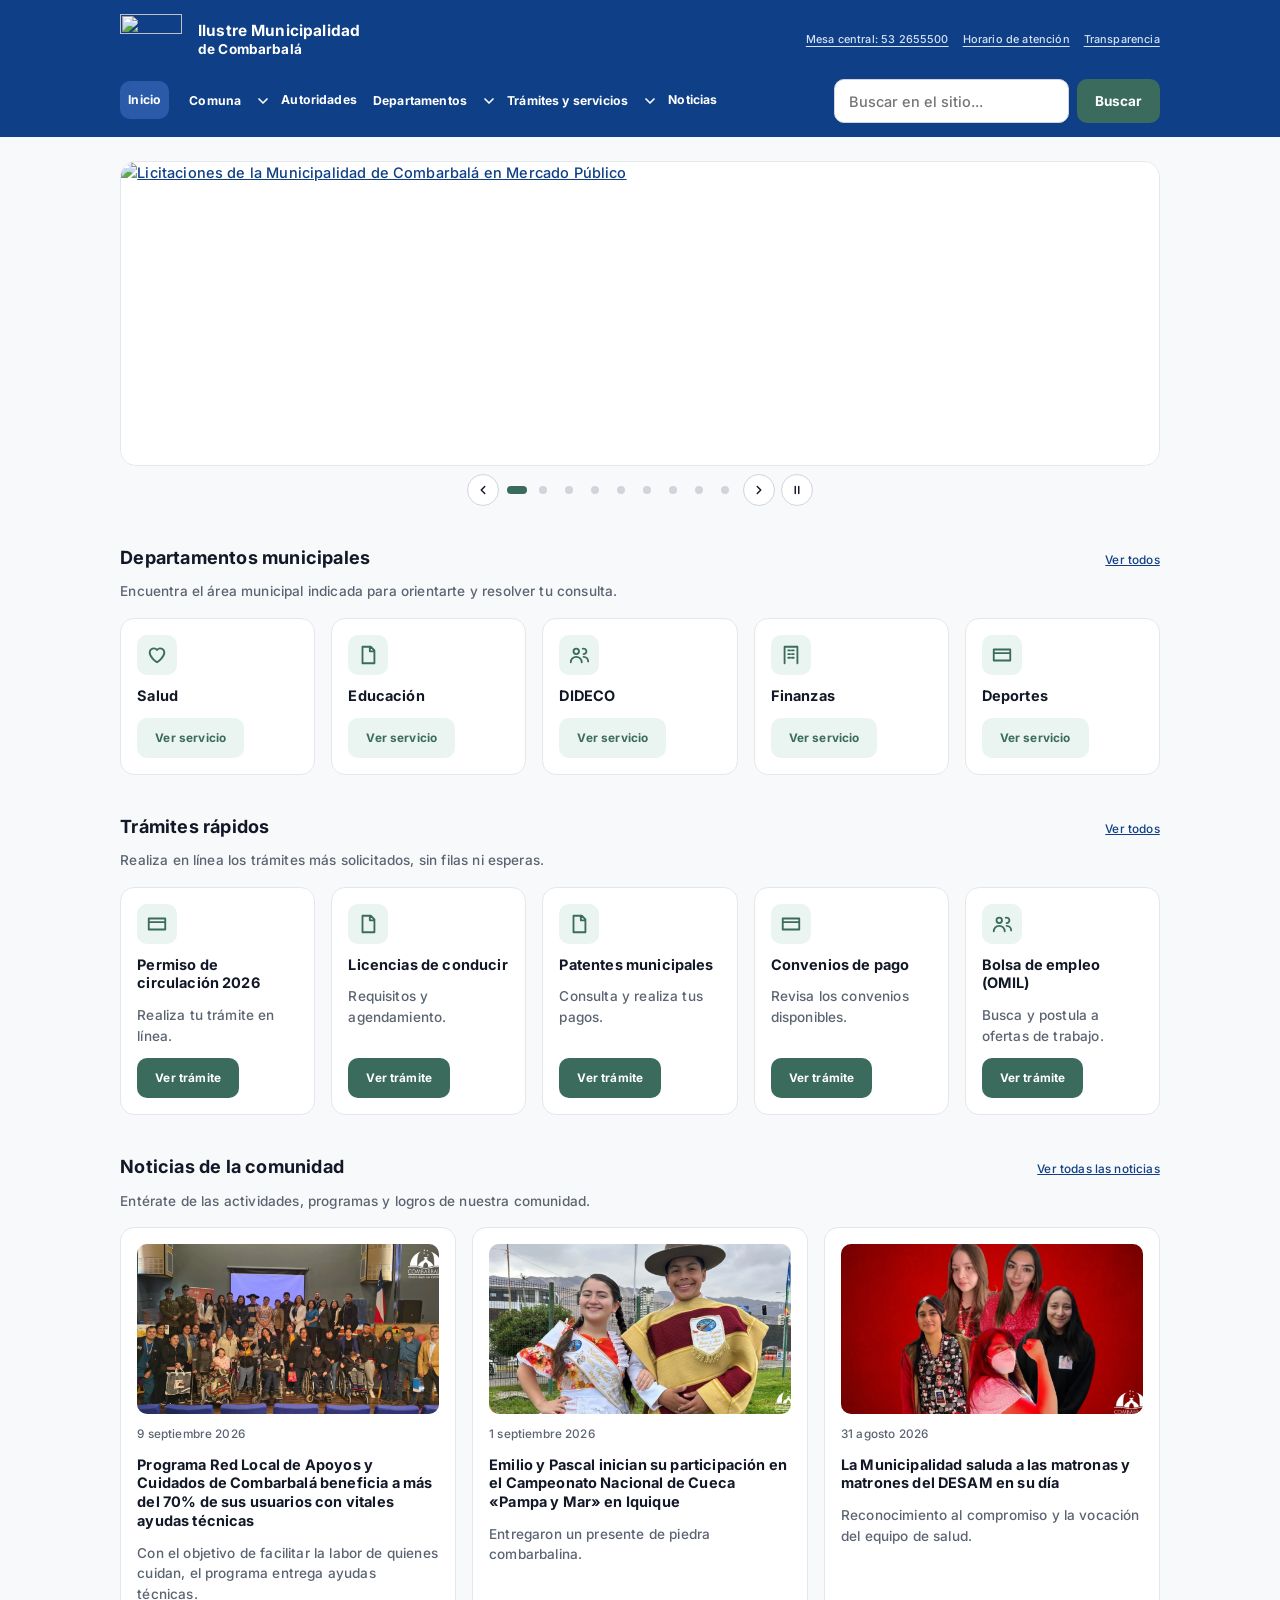
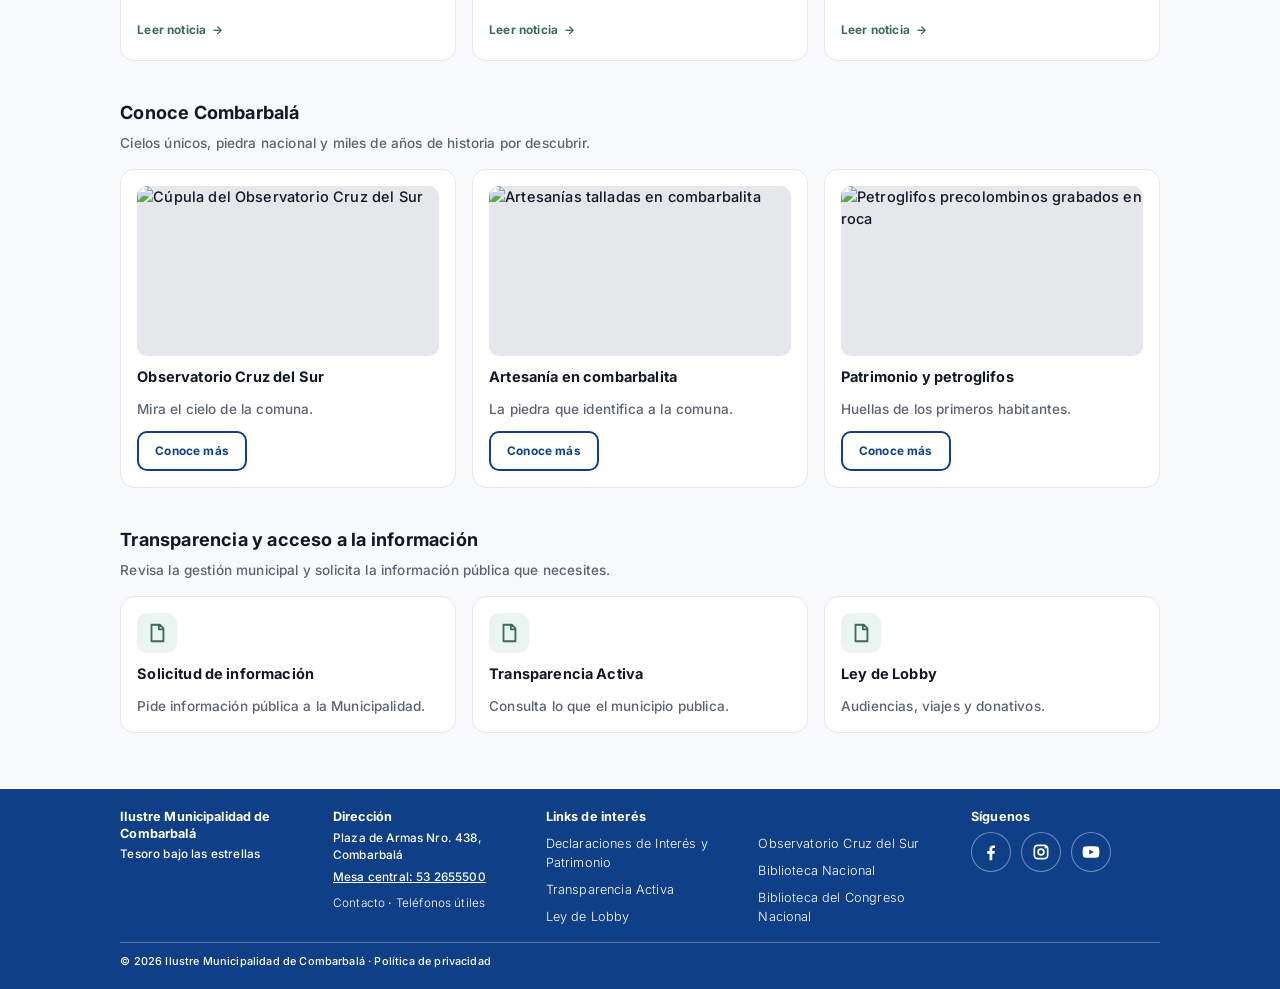
==== index.html @ ffb85298 "Agrega página de contacto con agenda telefónica - contacto.html: números de emergencia, atención pre" ====
<!DOCTYPE html>
<html lang="es">
<head>
<meta charset="utf-8">
<meta name="viewport" content="width=device-width, initial-scale=1">
<title>Inicio | Municipalidad de Combarbalá</title>
<meta name="description" content="Trámites, servicios y noticias de la Ilustre Municipalidad de Combarbalá.">
<link rel="icon" href="img/logo-azul.webp" type="image/webp">
<link rel="preconnect" href="https://fonts.googleapis.com">
<link rel="preconnect" href="https://fonts.gstatic.com" crossorigin>
<link rel="stylesheet" href="https://fonts.googleapis.com/css2?family=Inter:wght@300;500;700&display=swap">
<link rel="stylesheet" href="css/styles.css">
<script>document.documentElement.className="js"</script>
<script src="js/main.js" defer></script>
</head>
<body>
<a class="skip" href="#main">Saltar al contenido</a>
<header class="hd"><div class="wrap">
<a class="brand" href="index.html"><img src="img/logo-blanco.webp" width="145" height="120" alt=""><span><b>Ilustre Municipalidad</b>de Combarbalá</span></a>
<button class="mb" type="button" aria-expanded="false" aria-controls="menu" aria-label="Menú principal"><span class="ham" aria-hidden="true"><i></i><i></i><i></i></span></button>
<div class="menu" id="menu"><div class="mi"><div class="mj">
<nav class="top" aria-label="Accesos rápidos"><ul><li><a href="tel:+56532655500">Mesa central: 53 2655500</a></li><li><a href="contacto.html#horario">Horario de atención</a></li><li><a href="transparencia.html">Transparencia</a></li></ul></nav>
<nav class="nav" aria-label="Principal"><ul><li><a href="index.html" aria-current="page">Inicio</a></li><li class="has"><a href="comuna.html">Comuna</a><button class="sb" type="button" aria-expanded="false" aria-controls="sm1" aria-label="Submenú de Comuna"><svg viewBox="0 0 24 24" aria-hidden="true"><path d="M6 9l6 6 6-6"/></svg></button><div class="sw"><ul class="sub" id="sm1"><li><a href="comuna.html">Conoce la comuna</a></li><li><a href="comuna.html#observatorio">Observatorio</a></li><li><a href="comuna.html#artesania">Artesanía en combarbalita</a></li><li><a href="comuna.html#patrimonio">Patrimonio y petroglifos</a></li></ul></div></li><li><a href="autoridades.html">Autoridades</a></li><li class="has"><a href="departamentos.html">Departamentos</a><button class="sb" type="button" aria-expanded="false" aria-controls="sm3" aria-label="Submenú de Departamentos"><svg viewBox="0 0 24 24" aria-hidden="true"><path d="M6 9l6 6 6-6"/></svg></button><div class="sw"><ul class="sub" id="sm3"><li><a href="departamentos.html#desam">Departamento de Salud Municipal (DESAM)</a></li><li><a href="departamentos.html#daem">Departamento de Educación (DAEM)</a></li><li><a href="departamentos.html#dideco">Desarrollo Comunitario (DIDECO)</a></li><li><a href="departamentos.html#daf">Administración y Finanzas (DAF)</a></li><li><a href="departamentos.html#dom">Dirección de Obras Municipales (DOM)</a></li><li><a href="departamentos.html#secpla">Secretaría Comunal de Planificación (SECPLA)</a></li><li><a href="departamentos.html#deportes">Oficina de Deportes</a></li><li><a href="departamentos.html#transito">Departamento de Tránsito</a></li><li><a href="departamentos.html#jpl">Juzgado de Policía Local</a></li></ul></div></li><li class="has"><a href="tramites.html">Trámites y servicios</a><button class="sb" type="button" aria-expanded="false" aria-controls="sm4" aria-label="Submenú de Trámites y servicios"><svg viewBox="0 0 24 24" aria-hidden="true"><path d="M6 9l6 6 6-6"/></svg></button><div class="sw"><ul class="sub" id="sm4"><li><a href="tramites.html#permiso">Permiso de circulación</a></li><li><a href="tramites.html#patentes">Patentes municipales</a></li><li><a href="tramites.html#licencias">Licencias de conducir</a></li><li><a href="tramites.html#pagos">Convenios de pago</a></li></ul></div></li><li><a href="noticias.html">Noticias</a></li></ul></nav>
<form class="bus" role="search" action="noticias.html"><label class="sr" for="q1">Buscar en el sitio</label><input id="q1" type="search" name="q" placeholder="Buscar en el sitio..." autocomplete="off"><button class="btn" type="submit">Buscar</button></form>
</div></div></div></div></header>
<main id="main" class="wrap" tabindex="-1">
<section class="bnr" aria-roledescription="carrusel" aria-label="Destacados municipales"><div class="bt" id="bnr-t">
<div class="bs" role="group" aria-roledescription="diapositiva" aria-label="1 de 9"><a href="https://www.mercadopublico.cl/Home" rel="noopener"><img src="img/bannerlicitaciones2025.webp" width="1200" height="350" fetchpriority="high" alt="Licitaciones de la Municipalidad de Combarbalá en Mercado Público"></a></div>
<div class="bs" role="group" aria-roledescription="diapositiva" aria-label="2 de 9"><a href="https://www.portaltransparencia.cl/PortalPdT/directorio-de-organismos-regulados/?org=MU060" rel="noopener"><img src="img/vecinosbanner.webp" width="1200" height="350" loading="lazy" alt="Atención a juntas de vecinos y organizaciones sociales: más información"></a></div>
<!-- Pendiente: enlazar a cultura-turismo.html cuando exista -->
<div class="bs" role="group" aria-roledescription="diapositiva" aria-label="3 de 9"><a href="https://www.municombarbala.cl/cultura-y-turismo/" rel="noopener"><img src="img/Oficina-Cultura-y-Turismo.webp" width="1200" height="350" loading="lazy" alt="Oficina de Cultura y Turismo de Combarbalá"></a></div>
<div class="bs" role="group" aria-roledescription="diapositiva" aria-label="4 de 9"><a href="https://omilcombarbala.hiringroomcampus.com/" rel="noopener"><img src="img/bolsa-de-empleo.webp" width="1200" height="350" loading="lazy" alt="Bolsa de Empleo de la Municipalidad de Combarbalá"></a></div>
<div class="bs" role="group" aria-roledescription="diapositiva" aria-label="5 de 9"><a href="https://tgr.gob.cl/convenios-de-pago/#conocer-convenios-disponibles" rel="noopener"><img src="img/tg.webp" width="1200" height="350" loading="lazy" alt="Tesorería General de la República: convenios de pago"></a></div>
<!-- Pendiente: enlazar a deportes.html cuando exista -->
<div class="bs" role="group" aria-roledescription="diapositiva" aria-label="6 de 9"><a href="https://www.municombarbala.cl/oficina-de-deportes/" rel="noopener"><img src="img/oficinadedeportes.webp" width="1200" height="350" loading="lazy" alt="Oficina de Deportes de Combarbalá"></a></div>
<div class="bs" role="group" aria-roledescription="diapositiva" aria-label="7 de 9"><a href="https://www.municombarbala.cl/wp-content/uploads/2026/04/33asDwXc56WpdasV_03.pdf" rel="noopener"><img src="img/cuentapublica2026.webp" width="1200" height="350" loading="lazy" alt="Cuenta Pública Combarbalá 2026, gestión 2025 (documento PDF)"></a></div>
<div class="bs" role="group" aria-roledescription="diapositiva" aria-label="8 de 9"><a href="https://www.sem2.gob.cl/tramites/permisos-de-circulacion/69041100/buscar" rel="noopener"><img src="img/permisocirculacion2026.webp" width="1200" height="350" loading="lazy" alt="Permiso de circulación 2026: paga rápido y sencillo aquí"></a></div>
<div class="bs" role="group" aria-roledescription="diapositiva" aria-label="9 de 9"><a href="https://www.municombarbala.cl/wp-content/uploads/2025/04/COSOC2025COMPLETO.pdf" rel="noopener"><img src="img/best-1.webp" width="1200" height="350" loading="lazy" alt="COSOC: Consejo Comunal de Organizaciones de la Sociedad Civil de Combarbalá (documento PDF)"></a></div>
</div>
<div class="bc2"><button class="bb" type="button" data-d="-1" aria-controls="bnr-t" aria-label="Banner anterior"><svg viewBox="0 0 24 24" aria-hidden="true"><path d="M15 6l-6 6 6 6"/></svg></button><div class="bd2"></div><button class="bb" type="button" data-d="1" aria-controls="bnr-t" aria-label="Banner siguiente"><svg viewBox="0 0 24 24" aria-hidden="true"><path d="M9 6l6 6-6 6"/></svg></button><button class="bb bp" type="button" aria-label="Pausar carrusel"><svg viewBox="0 0 24 24" aria-hidden="true"><path class="ps" d="M9 6v12M15 6v12"/><path class="pl" d="M8 5l11 7-11 7z"/></svg></button></div></section>
<h1 class="sr">Ilustre Municipalidad de Combarbalá</h1>
<div class="sh"><h2 id="dep">Departamentos municipales</h2><a href="departamentos.html">Ver todos</a></div>
<p class="bj">Encuentra el área municipal indicada para orientarte y resolver tu consulta.</p>
<div class="grid g5 fx"><article class="card"><span class="ic" aria-hidden="true"><svg viewBox="0 0 24 24"><path d="M12 20s-8-5-8-11a4.5 4.5 0 0 1 8-2.5A4.5 4.5 0 0 1 20 9c0 6-8 11-8 11z"/></svg></span><h3><a class="l" href="departamentos.html#desam">Salud</a></h3><span class="btn s" aria-hidden="true">Ver servicio</span></article><article class="card"><span class="ic" aria-hidden="true"><svg viewBox="0 0 24 24"><path d="M6 3h9l4 4v14H6zM14 3v5h5"/></svg></span><h3><a class="l" href="departamentos.html#daem">Educación</a></h3><span class="btn s" aria-hidden="true">Ver servicio</span></article><article class="card"><span class="ic" aria-hidden="true"><svg viewBox="0 0 24 24"><path d="M9 11a3 3 0 1 0 0-6 3 3 0 0 0 0 6zM3 20c0-3.3 2.7-6 6-6s6 2.7 6 6M17 11a3 3 0 1 0-1-5.8M17 14c2.8 0 5 2.2 5 5"/></svg></span><h3><a class="l" href="departamentos.html#dideco">DIDECO</a></h3><span class="btn s" aria-hidden="true">Ver servicio</span></article><article class="card"><span class="ic" aria-hidden="true"><svg viewBox="0 0 24 24"><path d="M5 21V3h14v18M9 7h2M13 7h2M9 11h2M13 11h2M9 15h2M13 15h2"/></svg></span><h3><a class="l" href="departamentos.html#daf">Finanzas</a></h3><span class="btn s" aria-hidden="true">Ver servicio</span></article><article class="card"><span class="ic" aria-hidden="true"><svg viewBox="0 0 24 24"><path d="M3 6h18v12H3zM3 10h18"/></svg></span><h3><a class="l" href="departamentos.html#deportes">Deportes</a></h3><span class="btn s" aria-hidden="true">Ver servicio</span></article></div>
<div class="sh"><h2 id="tra">Trámites rápidos</h2><div class="car-h"><a href="tramites.html">Ver todos</a><div class="car-b mo" data-t="t-tra"><button class="cb" type="button" data-d="-1" aria-controls="t-tra" aria-label="Anterior"><svg viewBox="0 0 24 24" aria-hidden="true"><path d="M15 6l-6 6 6 6"/></svg></button><button class="cb" type="button" data-d="1" aria-controls="t-tra" aria-label="Siguiente"><svg viewBox="0 0 24 24" aria-hidden="true"><path d="M9 6l6 6-6 6"/></svg></button></div></div></div><p class="bj">Realiza en línea los trámites más solicitados, sin filas ni esperas.</p><div class="grid g5" id="t-tra"><article class="card"><span class="ic" aria-hidden="true"><svg viewBox="0 0 24 24"><path d="M3 6h18v12H3zM3 10h18"/></svg></span><h3><a class="l" href="https://www.sem2.gob.cl/tramites/permisos-de-circulacion/69041100/buscar">Permiso de circulación 2026</a></h3><p>Realiza tu trámite en línea.</p><span class="btn" aria-hidden="true">Ver trámite</span></article><article class="card"><span class="ic" aria-hidden="true"><svg viewBox="0 0 24 24"><path d="M6 3h9l4 4v14H6zM14 3v5h5"/></svg></span><h3><a class="l" href="tramites.html#licencias">Licencias de conducir</a></h3><p>Requisitos y agendamiento.</p><span class="btn" aria-hidden="true">Ver trámite</span></article><article class="card"><span class="ic" aria-hidden="true"><svg viewBox="0 0 24 24"><path d="M6 3h9l4 4v14H6zM14 3v5h5"/></svg></span><h3><a class="l" href="https://www.sem2.gob.cl/tramites/patentes-municipales/69041100/buscar">Patentes municipales</a></h3><p>Consulta y realiza tus pagos.</p><span class="btn" aria-hidden="true">Ver trámite</span></article><article class="card"><span class="ic" aria-hidden="true"><svg viewBox="0 0 24 24"><path d="M3 6h18v12H3zM3 10h18"/></svg></span><h3><a class="l" href="https://www.tgr.cl/convenios-de-pago/">Convenios de pago</a></h3><p>Revisa los convenios disponibles.</p><span class="btn" aria-hidden="true">Ver trámite</span></article><article class="card"><span class="ic" aria-hidden="true"><svg viewBox="0 0 24 24"><path d="M9 11a3 3 0 1 0 0-6 3 3 0 0 0 0 6zM3 20c0-3.3 2.7-6 6-6s6 2.7 6 6M17 11a3 3 0 1 0-1-5.8M17 14c2.8 0 5 2.2 5 5"/></svg></span><h3><a class="l" href="https://omilcombarbala.hiringroomcampus.com/">Bolsa de empleo (OMIL)</a></h3><p>Busca y postula a ofertas de trabajo.</p><span class="btn" aria-hidden="true">Ver trámite</span></article></div>
<div class="sh"><h2>Noticias de la comunidad</h2><a href="noticias.html">Ver todas las noticias</a></div><p class="bj">Entérate de las actividades, programas y logros de nuestra comunidad.</p><div class="grid m"><article class="card"><img class="ph" src="img/noticia1.webp" width="1200" height="750" loading="lazy" alt="Personas beneficiarias del Programa Red Local de Apoyos y Cuidados junto a autoridades"><time datetime="2026-09-09">9 septiembre 2026</time><h3><a class="l" href="noticia.html">Programa Red Local de Apoyos y Cuidados de Combarbalá beneficia a más del 70% de sus usuarios con vitales ayudas técnicas</a></h3><p>Con el objetivo de facilitar la labor de quienes cuidan, el programa entrega ayudas técnicas.</p><span class="btn ln" aria-hidden="true">Leer noticia</span></article><article class="card"><img class="ph" src="img/noticia2.webp" width="1200" height="576" loading="lazy" alt="Emilio y Pascal con trajes típicos de cueca"><time datetime="2026-09-01">1 septiembre 2026</time><h3><a class="l" href="noticia.html">Emilio y Pascal inician su participación en el Campeonato Nacional de Cueca «Pampa y Mar» en Iquique</a></h3><p>Entregaron un presente de piedra combarbalina.</p><span class="btn ln" aria-hidden="true">Leer noticia</span></article><article class="card"><img class="ph" src="img/noticia3.webp" width="1200" height="576" loading="lazy" alt="Matronas del DESAM sobre un fondo rojo"><time datetime="2026-08-31">31 agosto 2026</time><h3><a class="l" href="noticia.html">La Municipalidad saluda a las matronas y matrones del DESAM en su día</a></h3><p>Reconocimiento al compromiso y la vocación del equipo de salud.</p><span class="btn ln" aria-hidden="true">Leer noticia</span></article></div>
<div class="sh"><h2>Conoce Combarbalá</h2></div><p class="bj">Cielos únicos, piedra nacional y miles de años de historia por descubrir.</p><div class="grid m"><article class="card"><img class="ph" src="img/cupula_obscruzdel_sur.webp" width="734" height="898" alt="Cúpula del Observatorio Cruz del Sur" loading="lazy"><h3><a class="l" href="comuna.html#observatorio">Observatorio Cruz del Sur</a></h3><p>Mira el cielo de la comuna.</p><span class="btn ol" aria-hidden="true">Conoce más</span></article><article class="card"><img class="ph" src="img/artesanias_combarbalita.webp" width="700" height="700" alt="Artesanías talladas en combarbalita" loading="lazy"><h3><a class="l" href="comuna.html#artesania">Artesanía en combarbalita</a></h3><p>La piedra que identifica a la comuna.</p><span class="btn ol" aria-hidden="true">Conoce más</span></article><article class="card"><img class="ph" src="img/petroglifos_combarbala.webp" width="1106" height="829" alt="Petroglifos precolombinos grabados en roca" loading="lazy"><h3><a class="l" href="comuna.html#patrimonio">Patrimonio y petroglifos</a></h3><p>Huellas de los primeros habitantes.</p><span class="btn ol" aria-hidden="true">Conoce más</span></article></div>
<div class="sh"><h2>Transparencia y acceso a la información</h2></div><p class="bj">Revisa la gestión municipal y solicita la información pública que necesites.</p><div class="grid m"><article class="card"><span class="ic" aria-hidden="true"><svg viewBox="0 0 24 24"><path d="M6 3h9l4 4v14H6zM14 3v5h5"/></svg></span><h3><a class="l" href="https://www.portaltransparencia.cl/PortalPdT/ingreso-sai-v2?idOrgTa=MU060">Solicitud de información</a></h3><p>Pide información pública a la Municipalidad.</p></article><article class="card"><span class="ic" aria-hidden="true"><svg viewBox="0 0 24 24"><path d="M6 3h9l4 4v14H6zM14 3v5h5"/></svg></span><h3><a class="l" href="https://www.portaltransparencia.cl/PortalPdT/pdtta?codOrganismo=MU060">Transparencia Activa</a></h3><p>Consulta lo que el municipio publica.</p></article><article class="card"><span class="ic" aria-hidden="true"><svg viewBox="0 0 24 24"><path d="M6 3h9l4 4v14H6zM14 3v5h5"/></svg></span><h3><a class="l" href="https://www.leylobby.gob.cl/instituciones/MU060">Ley de Lobby</a></h3><p>Audiencias, viajes y donativos.</p></article></div>
</main>
<footer class="ft"><div class="wrap">
<div><h2>Ilustre Municipalidad de Combarbalá</h2><p>Tesoro bajo las estrellas</p></div>
<div><h2>Dirección</h2><p>Plaza de Armas Nro. 438, Combarbalá</p><p class="u"><a href="tel:+56532655500">Mesa central: 53 2655500</a></p><p><a href="contacto.html">Contacto</a> · <a href="contacto.html#telefonos">Teléfonos útiles</a></p></div>
<div><h2>Links de interés</h2><ul><li><a href="https://www.declaracionjurada.cl/pubsistema/patrimonio.web.publico/pu/index.html?sid=386" rel="noopener">Declaraciones de Interés y Patrimonio</a></li><li><a href="https://www.portaltransparencia.cl/PortalPdT/pdtta?codOrganismo=MU060" rel="noopener">Transparencia Activa</a></li><li><a href="https://www.leylobby.gob.cl/instituciones/MU060" rel="noopener">Ley de Lobby</a></li><li><a href="https://obscruzdelsur.cl/" rel="noopener">Observatorio Cruz del Sur</a></li><li><a href="https://www.bibliotecanacional.gob.cl/sitio/" rel="noopener">Biblioteca Nacional</a></li><li><a href="https://www.bcn.cl/" rel="noopener">Biblioteca del Congreso Nacional</a></li></ul></div>
<div><h2>Síguenos</h2><ul class="soc"><li><a href="https://www.facebook.com/municombarbala/" rel="noopener" aria-label="Facebook"><svg viewBox="0 0 24 24" aria-hidden="true"><path d="M13.5 22v-8h2.7l.4-3.2h-3.1V8.8c0-.9.3-1.6 1.6-1.6h1.7V4.4c-.3 0-1.3-.1-2.5-.1-2.5 0-4.1 1.5-4.1 4.2v2.3H7.4V14h2.8v8z"/></svg></a></li><li><a href="https://www.instagram.com/muni.combarbala/" rel="noopener" aria-label="Instagram"><svg viewBox="0 0 24 24" aria-hidden="true"><path fill-rule="evenodd" d="M8 3h8a5 5 0 0 1 5 5v8a5 5 0 0 1-5 5H8a5 5 0 0 1-5-5V8a5 5 0 0 1 5-5zm0 2a3 3 0 0 0-3 3v8a3 3 0 0 0 3 3h8a3 3 0 0 0 3-3V8a3 3 0 0 0-3-3zm4 2.5a4.5 4.5 0 1 1 0 9 4.5 4.5 0 0 1 0-9zm0 2a2.5 2.5 0 1 0 0 5 2.5 2.5 0 0 0 0-5zM17.3 5.5a1.2 1.2 0 1 1 0 2.4 1.2 1.2 0 0 1 0-2.4z"/></svg></a></li><li><a href="https://www.youtube.com/@municombarbala" rel="noopener" aria-label="YouTube"><svg viewBox="0 0 24 24" aria-hidden="true"><path fill-rule="evenodd" d="M21.6 7.2a2.5 2.5 0 0 0-1.8-1.8C18.2 5 12 5 12 5s-6.2 0-7.8.4a2.5 2.5 0 0 0-1.8 1.8A26 26 0 0 0 2 12a26 26 0 0 0 .4 4.8 2.5 2.5 0 0 0 1.8 1.8c1.6.4 7.8.4 7.8.4s6.2 0 7.8-.4a2.5 2.5 0 0 0 1.8-1.8A26 26 0 0 0 22 12a26 26 0 0 0-.4-4.8zM10 15V9l5.2 3z"/></svg></a></li></ul></div>
<p class="low">© 2026 Ilustre Municipalidad de Combarbalá · Política de privacidad</p>
</div></footer>
</body>
</html>
---- css/styles.css ----
/* Tokens: Directrices de diseño. Único cambio: naranja #B04A14 (5,4:1 con texto blanco; el #C8571A original da 4,34:1) */
:root{--azul:#0F3F86;--verde:#3A6B5C;--suave:#EAF4F1;--txt:#121827;--txt2:#5B6472;--fondo:#F8F9FA;--borde:#E5E7EB;--campo:#D1D5DB;--naranja:#B04A14;--sp:16px}
*{box-sizing:border-box}
html{scroll-padding-top:16px}
body{margin:0;background:var(--fondo);color:var(--txt);font:500 1rem/1.5 Inter,system-ui,sans-serif;letter-spacing:.011em}
img{max-width:100%;height:auto;display:block}
a{color:var(--azul)}
:focus-visible{outline:3px solid var(--txt);outline-offset:2px;box-shadow:0 0 0 2px #fff}
.hd :focus-visible,.ft :focus-visible{outline-color:#fff;box-shadow:0 0 0 2px var(--azul)}
.sr{position:absolute;width:1px;height:1px;overflow:hidden;clip:rect(0 0 0 0);white-space:nowrap}
.skip{position:absolute;left:-999px;top:8px;background:#fff;color:var(--txt);padding:12px 16px;border-radius:10px;z-index:20;font-weight:700}
.skip:focus{left:8px}
.wrap{max-width:75rem;margin:0 auto;padding:0 16px}
h1,h2,h3{line-height:1.3;letter-spacing:.011em}
h1{font-size:1.5rem;margin:16px 0}
h2{font-size:1.25rem}
/* Header */
.hd,.ft{background:var(--azul);color:#fff}
/* Header fijo: en escritorio JS le da un top negativo para que solo quede visible la fila de navegación y búsqueda */
.hd{position:sticky;top:0;z-index:10;transition:box-shadow .2s ease}
.hd.st{box-shadow:0 4px 16px #0000002e}
.hd a,.ft a{color:#fff}
.hd .wrap{display:flex;flex-wrap:wrap;align-items:center;gap:0 12px;padding-block:14px}
.brand{display:flex;gap:16px;align-items:center;text-decoration:none;font-weight:700;line-height:1.3;flex:1;min-width:0;font-size:1rem}
.brand img{width:64px;height:auto}
.brand b{display:block;font-size:1rem}
.mb{min-width:48px;height:48px;padding:0 12px;border-radius:12px;border:0;background:none;margin-right:-13px;color:#fff;font:700 .875rem Inter,sans-serif;cursor:pointer;display:grid;place-items:center}
.ham{position:relative;width:22px;height:16px}
.ham i{position:absolute;left:0;width:100%;height:2px;border-radius:2px;background:#fff;transition:transform .3s ease,opacity .2s ease,top .3s ease}
.ham i:nth-child(1){top:0}.ham i:nth-child(2){top:7px}.ham i:nth-child(3){top:14px}
.mb[aria-expanded=true] .ham i:nth-child(1){top:7px;transform:rotate(45deg)}
.mb[aria-expanded=true] .ham i:nth-child(2){opacity:0}
.mb[aria-expanded=true] .ham i:nth-child(3){top:7px;transform:rotate(-45deg)}
.menu{display:grid;grid-template-rows:1fr;width:100%}
.mi{min-height:0;overflow:hidden}
.mj{display:flex;flex-direction:column;gap:12px;padding-top:14px}
.js .menu{grid-template-rows:0fr;visibility:hidden;transition:grid-template-rows .3s ease,visibility 0s linear .3s}
.js .menu.open{grid-template-rows:1fr;visibility:visible;transition:grid-template-rows .3s ease}
.menu.open .mi{max-height:calc(100vh - 6rem);max-height:calc(100dvh - 6rem);overflow-y:auto;overscroll-behavior:contain}
.top{order:3}
.top ul,.nav ul{list-style:none;margin:0;padding:0;display:flex;flex-wrap:wrap;gap:2px 14px;font-size:.75rem}
.hd .top a{display:inline-block;padding:6px 0;color:#D6E2F5;text-decoration-thickness:1px;text-underline-offset:3px}
.hd .top a:hover{color:#fff}
.nav ul{flex-direction:column;gap:4px;font-size:1rem}
.nav a{display:block;padding:12px;font-weight:700;border-radius:10px;text-decoration:none}
.nav a:hover{background:#235199}
.nav [aria-current]{background:#2B5BA8}
.bus{display:flex;gap:8px}
.bus input{flex:1;min-width:0;height:48px;border:1px solid var(--campo);border-radius:10px;padding:0 14px;font:500 1rem Inter,sans-serif;color:var(--txt)}
.btn{display:inline-flex;align-items:center;justify-content:center;min-height:44px;padding:0 18px;border:0;border-radius:10px;background:var(--verde);color:#fff;font:700 .9375rem Inter,sans-serif;text-decoration:none;cursor:pointer}
.btn.s{background:var(--suave);color:var(--verde)}
.btn.o{background:var(--naranja);color:#fff}
.btn:hover{filter:brightness(1.12)}
/* Variantes de botón: .btn (relleno), .btn.s (suave), .btn.ol (contorno) y .btn.ln (enlace con flecha) */
.btn.ol{background:none;color:var(--azul);box-shadow:inset 0 0 0 2px var(--azul)}
.btn.ol:hover,.card:hover .btn.ol{filter:none;background:var(--azul);color:#fff}
.btn.ln{background:none;color:var(--verde);padding:0;min-height:32px;gap:6px}
.btn.ln::after{content:"→";transition:transform .2s ease}
.btn.ln:hover,.card:hover .btn.ln{filter:none;text-decoration:underline;text-underline-offset:3px}
.btn.ln:hover::after,.card:hover .btn.ln::after{transform:translateX(4px)}
.card:hover .btn.s{background:var(--verde);color:#fff}
/* Submenús */
.has{display:flex;flex-wrap:wrap;align-items:center;position:relative}
.has>a{flex:1}
.sb{width:48px;height:48px;border:0;background:none;color:inherit;display:grid;place-items:center;cursor:pointer;border-radius:10px}
.sb:hover{background:#235199}
.sb svg{width:16px;height:16px;fill:none;stroke:currentColor;stroke-width:2.5;stroke-linecap:round;stroke-linejoin:round}
.has.open .sb svg{transform:rotate(180deg)}
.sw{display:grid;grid-template-rows:1fr;width:100%}
.js .sw{grid-template-rows:0fr;visibility:hidden;transition:grid-template-rows .3s ease,visibility 0s linear .3s}
.js .has.open>.sw{grid-template-rows:1fr;visibility:visible;transition:grid-template-rows .3s ease}
.nav .sub{min-height:0;overflow:hidden;flex-direction:column;flex-wrap:nowrap;gap:0;padding:0 0 0 16px}
.sub li:first-child{margin-top:4px}
.sub li:last-child{margin-bottom:8px}
.sb svg{transition:transform .25s ease}
.nav .sub a{font-weight:500;font-size:.9375rem;padding:10px 12px}
@media(min-width:1200px){
.hd .wrap{display:grid;grid-template-columns:auto 1fr 22.5rem;gap:14px 24px}
.mb{display:none}
.js .menu,.menu,.js .menu.open{display:contents;visibility:visible}
.mi,.mj{display:contents}
.brand{grid-column:1;grid-row:1;flex:none;font-size:.9375rem}
.brand img{width:4.25rem}
.brand b{font-size:1.0625rem}
.top{order:0;grid-column:2/4;grid-row:1;justify-self:end}
.nav{grid-column:1/3;grid-row:2}
.nav>ul{flex-direction:row;flex-wrap:nowrap;gap:0}
.nav>ul>li>a{font-size:.84375rem;padding:10px 8px;white-space:nowrap}
.nav>ul>li:first-child{margin-right:12px}
.bus input{height:44px}
.has{flex-wrap:nowrap}
.has{border-radius:10px}
.has>a{flex:none;padding-right:0}
.sb{width:24px;height:40px;border-radius:0}
.has:hover,.has.open{background:#235199}
.has>a:hover,.has>a[aria-current],.sb:hover{background:none}
.has:has(>a[aria-current]){background:#2B5BA8}
.bus{grid-column:3;grid-row:2}
.sw,.js .sw{position:absolute;top:100%;left:0;z-index:30;width:max-content;min-width:260px;max-width:340px;grid-template-rows:0fr;visibility:hidden;transition:grid-template-rows .25s ease,visibility 0s linear .25s}
.has:hover>.sw,.js .has.open>.sw{grid-template-rows:1fr;visibility:visible;transition:grid-template-rows .25s ease}
.nav .sub{background:#fff;border-radius:12px;padding:0 8px;box-shadow:0 12px 32px #0000004d}
.sub li:first-child,.sub li:last-child{margin-block:8px 0}
.sub li:last-child{margin-bottom:8px}
.has:hover .sb svg{transform:rotate(180deg)}
.hd .nav .sub a{color:var(--txt);font-size:.875rem;border-radius:8px}
.nav .sub a:hover{background:var(--suave)}
}
/* Contenido */
main{display:block}
main.wrap{padding-block:24px 56px}
/* Carrusel de banners del inicio */
.bnr{position:relative}
.bt{display:grid;grid-auto-flow:column;grid-auto-columns:100%;overflow-x:auto;scroll-snap-type:x mandatory;scrollbar-width:none;border-radius:16px;background:#fff;border:1px solid var(--borde)}
.bt::-webkit-scrollbar{display:none}
.bs{scroll-snap-align:start;scroll-snap-stop:always}
.bs a{display:block}
.bs a:focus-visible{outline-offset:-4px}
.bs img{width:100%;aspect-ratio:1200/350}
.bc2{display:none;justify-content:center;align-items:center;gap:6px;margin-top:8px}
.js .bc2{display:flex}
.bb{width:32px;height:32px;border-radius:999px;border:1px solid var(--campo);background:#fff;color:var(--txt);display:grid;place-items:center;cursor:pointer;flex:none}
.bb svg{width:14px;height:14px;fill:none;stroke:currentColor;stroke-width:2.5;stroke-linecap:round;stroke-linejoin:round}
.bb:hover{border-color:var(--verde);color:var(--verde)}
.bp .pl,.bp.off .ps{display:none}
.bp.off .pl{display:block;fill:currentColor;stroke-width:1.5}
.bd2{display:flex;gap:0}
.bd2 button{width:24px;height:32px;border:0;background:none;padding:0;display:grid;place-items:center;cursor:pointer}
.bd2 button::before{content:"";width:8px;height:8px;border-radius:999px;background:var(--campo);transition:width .25s ease,background .25s ease}
.bd2 button[aria-current=true]::before{width:20px;background:var(--verde)}
.bd2 button:hover::before{background:var(--verde)}
.panel{background:#fff;border:1px solid var(--borde);border-radius:16px;padding:20px}
.panel h1,.panel h2{margin-top:0}
.panel p{color:var(--txt2);margin:0 0 16px}
.sh{display:flex;flex-wrap:wrap;justify-content:space-between;align-items:baseline;gap:12px;margin:40px 0 16px}
.sh h2{margin:0;flex:1 1 0;min-width:0}
/* Bajada: frase que invita a entrar en cada sección */
.bj{margin:-8px 0 16px;color:var(--txt2);font-size:.9375rem}
.panel .bj{margin:-8px 0 20px}
.grid{display:grid;gap:16px;grid-template-columns:repeat(auto-fill,minmax(min(100%,150px),1fr))}
.grid.m{grid-template-columns:repeat(auto-fill,minmax(min(100%,290px),1fr))}
.card{position:relative;display:flex;flex-direction:column;gap:12px;background:#fff;border:1px solid var(--borde);border-radius:14px;padding:16px}
.card h2,.card h3{margin:0;font-size:1rem}
.card a.l{color:inherit;text-decoration:none}
.card a.l::after{content:"";position:absolute;inset:0;border-radius:14px}
.card:hover{border-color:var(--verde)}
.card:has(a:focus-visible){outline:3px solid var(--txt);outline-offset:2px}
.card p{margin:0;color:var(--txt2);font-size:.9375rem}
.card .btn{align-self:flex-start;margin-top:auto;min-height:40px;font-size:.8125rem}
.card .btn.ln{min-height:28px}
.ic{width:40px;height:40px;border-radius:10px;background:var(--suave);color:var(--verde);display:grid;place-items:center}
.ic svg{width:22px;height:22px;fill:none;stroke:currentColor;stroke-width:2;stroke-linecap:round;stroke-linejoin:round}
.ph{aspect-ratio:16/9;background:var(--borde);border-radius:10px}
time,.meta{font-size:.8125rem;color:var(--txt2)}
/* Páginas interiores */
.bc ol{list-style:none;display:flex;flex-wrap:wrap;gap:8px;padding:0;margin:8px 0 0;font-size:.8125rem;color:var(--txt2)}
.bc li+li::before{content:"/";margin-right:8px}
.prose{max-width:68ch}
blockquote{margin:24px 0;padding:8px 20px;border-left:4px solid var(--verde);font-size:1.0625rem;line-height:1.6}
.sc{overflow-x:auto}
table{width:100%;border-collapse:collapse;background:#fff;border:1px solid var(--borde);border-radius:14px}
caption{text-align:left;font-weight:700;padding:12px 0}
th,td{padding:12px 16px;text-align:left;border-bottom:1px solid var(--borde)}
th{background:var(--suave);color:var(--txt)}
.fm{display:grid;gap:16px;max-width:560px}
.fm label{display:grid;gap:6px;font-weight:700}
.fm input,.fm select,.fm textarea{width:100%;min-height:48px;border:1px solid var(--campo);border-radius:10px;padding:10px 14px;font:500 1rem Inter,sans-serif;background:#fff;color:var(--txt)}
.pg{display:flex;gap:4px;margin-top:24px}
.pg a{min-width:44px;min-height:44px;display:grid;place-items:center;border:1px solid var(--campo);border-radius:8px;background:#fff;text-decoration:none;font-weight:700}
.pg [aria-current]{background:var(--azul);color:#fff;border-color:var(--azul)}
/* Footer */
.ft .wrap{display:grid;gap:12px 24px;grid-template-columns:repeat(auto-fit,minmax(210px,1fr));padding-block:20px}
.ft h2{font-size:.875rem;margin:0 0 4px}
.ft p,.ft li{margin:0;font-size:.8125rem}
.ft ul{list-style:none;margin:0;padding:0}
.ft li a,.ft p a{display:inline-block;padding:4px 0;text-decoration:none;font-weight:300}
.ft li a:hover,.ft p a:hover{text-decoration:underline}
.ft .u a{text-decoration:underline;font-weight:500}
.ft li a{font-size:.875rem}
.ft .low{grid-column:1/-1;border-top:1px solid #ffffff4d;padding-top:10px;font-size:.75rem}
/* Redes sociales con íconos */
.ft .soc{display:flex;gap:10px;margin-top:6px}
.ft .soc a{width:40px;height:40px;padding:0;display:grid;place-items:center;border-radius:50%;box-shadow:inset 0 0 0 1px #ffffff66;transition:background .2s ease,color .2s ease}
.ft .soc a:hover{background:#fff;color:var(--azul)}
.ft .soc svg{width:20px;height:20px;fill:currentColor}
/* Botón para volver arriba */
.up{position:fixed;right:16px;bottom:16px;z-index:15;width:44px;height:44px;border:0;border-radius:50%;background:var(--azul);color:#fff;display:grid;place-items:center;cursor:pointer;box-shadow:0 4px 12px #00000033;opacity:0;visibility:hidden;transform:translateY(8px);transition:opacity .25s ease,transform .25s ease,visibility 0s linear .25s}
.up.on{opacity:.85;visibility:visible;transform:none;transition:opacity .25s ease,transform .25s ease}
.up:hover{opacity:1;background:#2B5BA8}
.up:focus-visible{opacity:1}
.up svg{width:20px;height:20px;fill:none;stroke:currentColor;stroke-width:2.5;stroke-linecap:round;stroke-linejoin:round}
@media(min-width:768px){
.wrap{padding:0 24px}
h1{font-size:1.875rem}
.bd2{gap:2px}
.grid{grid-template-columns:repeat(auto-fill,minmax(min(100%,200px),1fr))}
}
@media(min-width:768px){
.ft .wrap>div:nth-child(3){grid-column:span 2}
.ft .wrap>div:nth-child(3) ul{columns:2;column-gap:24px}
}
/* Escala suave del tamaño en pantallas de escritorio (16px a 1920px; mínimo 14,5px) */
@media(min-width:1200px){html{font-size:clamp(14.5px,calc(14.5px + (100vw - 1366px)*.0027),16px)}}
@media(min-width:1024px){.ft .wrap{grid-template-columns:repeat(5,1fr)}}
/* Trámites rápidos: 5 en fila */
.grid.g5{grid-template-columns:repeat(2,1fr)}
.g5>:last-child:nth-child(odd){grid-column:1/-1}
@media(min-width:768px){.grid.g5{grid-template-columns:repeat(3,1fr)}.g5>:last-child:nth-child(odd){grid-column:auto}}
@media(min-width:1024px){.grid.g5{grid-template-columns:repeat(5,1fr)}}
/* Flechas de carrusel (trámites rápidos en móvil) */
.car-h{display:flex;align-items:center;gap:10px;flex:none}
.car-b{display:none;gap:8px}
.js .car-b{display:flex}
.cb{width:40px;height:40px;border-radius:999px;border:1px solid var(--campo);background:#fff;color:var(--txt);display:grid;place-items:center;cursor:pointer}
.cb svg{width:16px;height:16px;fill:none;stroke:currentColor;stroke-width:2.5;stroke-linecap:round;stroke-linejoin:round}
.cb:disabled{opacity:.4;cursor:default}
.cb:not(:disabled):hover{border-color:var(--verde);color:var(--verde)}
/* Móvil: slider de trámites y footer compacto */
.cb{width:28px;height:28px}
@media(min-width:768px){.cb{width:32px;height:32px}.js .car-b.mo{display:none}}
@media(max-width:767.98px){
.grid.g5{grid-template-columns:none;grid-auto-flow:column;grid-auto-columns:calc((100% - 16px)/2);overflow-x:auto;scroll-snap-type:x mandatory;scrollbar-width:none;padding:6px;margin:-6px;scroll-padding-inline:6px}
.g5::-webkit-scrollbar{display:none}
.g5>.card{scroll-snap-align:start}
.g5>:last-child:nth-child(odd){grid-column:auto}
/* Footer móvil: solo lo esencial (nombre, contacto, redes) y más compacto */
.ft .wrap{grid-template-columns:1fr auto;gap:10px 16px;padding-block:16px}
.ft .wrap>div:nth-child(1){grid-column:1/-1}
.ft .wrap>div:nth-child(1) p,.ft .wrap>div:nth-child(3),.ft .wrap>div:nth-child(2) h2,.ft .wrap>div:nth-child(4) h2{display:none}
.ft .wrap>div:nth-child(4){align-self:center}
.ft .soc{margin:0;gap:8px}
.ft .soc a{width:36px;height:36px}
.ft .soc svg{width:18px;height:18px}
.ft .low{font-size:.6875rem;padding-top:8px;padding-right:48px}
.ft h2{font-size:.8125rem;margin:0}
.ft p,.ft li,.ft li a{font-size:.75rem}
.ft li a,.ft p a{padding:3px 0}
.up{right:12px;bottom:12px;width:40px;height:40px}
}
/* Departamentos del inicio: grilla fija de 5, sin carrusel en móvil */
@media(max-width:767.98px){
.grid.g5.fx{grid-template-columns:repeat(2,1fr);grid-auto-flow:row;overflow:visible;padding:0;margin:0}
.g5.fx>:last-child:nth-child(odd){grid-column:1/-1}
}
@media(max-width:379.98px){.brand,.brand b{font-size:.9375rem}.brand{gap:12px}.brand img{width:3.5rem}}
@media(max-width:339.98px){.brand,.brand b{font-size:.8125rem}.brand img{width:3rem}}
.sh>a,.car-h a{font-size:.75rem;padding:4px 0}
@media(min-width:768px){.sh>a,.car-h a{font-size:.8125rem}}
/* Accesos rápidos del header en el panel móvil: píldoras pequeñas, separadas del resto ("flotando") */
@media(max-width:1199.98px){
.top{margin:6px 0 10px}
.top ul{display:flex;flex-wrap:wrap;justify-content:center;gap:8px}
.hd .top a{display:inline-flex;align-items:center;min-height:28px;padding:2px 12px;border-radius:999px;background:#ffffff1a;box-shadow:0 2px 8px #00000026;text-decoration:none;font-size:.6875rem;color:#fff;white-space:nowrap}
.hd .top li:first-child a{font-weight:700}
.hd .top a:hover{background:#235199}
/* Menú desplegado compacto: menos alto y letra más chica */
.mj{gap:8px;padding-top:8px}
.nav ul{gap:0;font-size:.875rem}
.nav a{padding:8px 10px;border-radius:8px}
.sb{width:40px;height:36px;border-radius:8px}
.nav .sub a{font-size:.8125rem;padding:6px 10px}
.sub li:first-child{margin-top:0}
.sub li:last-child{margin-bottom:4px}
.bus input{height:40px;font-size:.875rem}
.bus .btn{min-height:40px;font-size:.875rem}
}
/* Banners en móvil: a todo el ancho de la pantalla para que se vean más grandes sin recortarse */
@media(max-width:767.98px){
.bnr{margin-inline:-16px}
main>.bnr:first-child{margin-top:-24px}
.bt{border-radius:0;border-inline:0;border-top:0}
}
/* Página Autoridades */
.ban{background:var(--verde);color:#fff;border-radius:16px;padding:20px;margin-top:16px}
.ban h1{margin:0 0 8px;font-size:1.5rem}
.ban p{margin:0;font-size:.9375rem}
.chips{display:flex;flex-wrap:wrap;gap:8px;margin:16px 0 0;padding:0;list-style:none}
.chips a{display:inline-flex;align-items:center;min-height:44px;padding:0 16px;border:1px solid var(--campo);border-radius:999px;background:#fff;color:var(--txt);font-weight:700;font-size:.8125rem;text-decoration:none}
.chips a:hover{border-color:var(--verde);color:var(--verde)}
.pn{margin-top:24px}
.lead{margin:4px 0 16px;color:var(--txt2);font-size:.875rem}
.foto{border-radius:50%;box-shadow:0 0 0 1px var(--borde);flex:none;object-fit:cover;background:#fff}
.rol{margin:2px 0 8px;color:var(--verde);font-weight:700;font-size:.9375rem}
.inf{min-width:0}
.dat{list-style:none;margin:8px 0 12px;padding:0;display:grid;gap:6px;font-size:.8125rem}
.dat li{display:flex;gap:8px;align-items:flex-start}
.dat svg{width:16px;height:16px;flex:none;margin-top:2px;fill:none;stroke:var(--verde);stroke-width:2;stroke-linecap:round;stroke-linejoin:round}
.dat a{color:var(--txt2);text-underline-offset:2px;overflow-wrap:anywhere}
.alc{display:flex;flex-direction:column;align-items:center;gap:16px;text-align:center;background:var(--fondo);border:1px solid var(--borde);border-radius:14px;padding:20px}
.alc .foto{width:140px;height:140px}
.alc h3{margin:0;font-size:1.25rem}
.alc .txt{margin:0 0 8px;color:var(--txt2);font-size:.9375rem}
.alc .dat{justify-items:center}
.cg{display:grid;gap:12px}
.per{display:grid;grid-template-columns:72px 1fr;column-gap:16px;align-items:center;background:#fff;border:1px solid var(--borde);border-radius:14px;padding:16px}
.per .foto{width:72px;height:72px;grid-row:1/3}
.per .inf{display:contents}
.per h3{align-self:end}
.per .rol{align-self:start;margin:0}
.per .dat,.per .btn{grid-column:1/-1}
.per .btn{justify-self:start}
.per h3{margin:0;font-size:1rem}
.per .btn,.alc .btn{min-height:40px;font-size:.8125rem}
@media(min-width:768px){.per .inf{flex:1;display:flex;flex-direction:column;width:100%}.per .btn{margin-top:auto;align-self:flex-start}}
.g2{display:grid;gap:24px;margin-top:24px}
.g2 .panel .lead{margin-top:8px}
.ci{list-style:none;margin:16px 0;padding:0;display:grid;gap:14px}
.ci li{display:flex;gap:12px;align-items:center}
.ci span:last-child{font-weight:700;font-size:.9375rem}
.ci small{display:block;font-weight:500;font-size:.75rem;color:var(--txt2)}
.ci a{color:var(--txt)}
.lk{list-style:none;margin:12px 0 16px;padding:0;display:grid;gap:2px}
.lk a{display:inline-flex;gap:8px;align-items:center;min-height:36px;color:var(--verde);font-weight:500;font-size:.9375rem}
.lk svg{width:16px;height:16px;flex:none;fill:none;stroke:currentColor;stroke-width:2;stroke-linecap:round;stroke-linejoin:round}
@media(min-width:768px){
.ban{padding:24px}.ban h1{font-size:1.875rem}
.panel.pn{padding:24px}
.alc{flex-direction:row;text-align:left;gap:24px;padding:24px}
.alc .foto{width:176px;height:176px}
.alc .dat{justify-items:start}
.cg{grid-template-columns:repeat(2,1fr);gap:16px}
.per{display:flex;flex-direction:column;align-items:flex-start;gap:12px}
.per .rol{margin:2px 0 8px}
.per h3,.per .rol{align-self:flex-start}
.per .foto{width:120px;height:120px}
.g2{grid-template-columns:1fr 1fr}
}
@media(min-width:1024px){.cg{grid-template-columns:repeat(3,1fr)}}
/* Página Comuna (plantilla tipo noticia) */
.nt{margin-top:16px}
.tg{display:flex;flex-wrap:wrap;align-items:center;gap:6px 10px;margin:0 0 4px}
.panel .tg{margin:0 0 4px}
.tag{display:inline-block;padding:3px 10px;border-radius:6px;background:var(--suave);color:var(--verde);font-weight:700;font-size:.75rem}
.nt h1{margin:12px 0}
.panel .ent{font-size:1rem;margin-bottom:20px}
.fig{margin:0}
.fig img{width:100%;aspect-ratio:4/3;object-fit:cover;border-radius:12px}
.fig figcaption{margin-top:8px;font-size:.8125rem;color:var(--txt2)}
.kp{list-style:none;margin:20px 0 0;padding:0;display:grid;grid-template-columns:1fr 1fr;gap:12px}
.kp li{background:var(--fondo);border:1px solid var(--borde);border-radius:12px;padding:12px 14px}
.kp b{display:block;font-size:1.25rem;color:var(--azul)}
.kp span{font-size:.8125rem;color:var(--txt2)}
.txt2 h2+p{margin-top:0}
.txt2 h2:not(:first-child){margin-top:32px}
.txt2 h3{font-size:1.0625rem;margin:32px 0 16px}
.txt2>p{max-width:72ch;font-size:.9375rem;line-height:1.7}
.dest{background:var(--suave);border-radius:12px;padding:16px 20px;margin:20px 0 8px}
.panel .dest p{margin:0 0 6px;color:var(--txt);font-size:1.125rem;font-weight:700}
.dest span{font-size:.8125rem;color:var(--txt2)}
.tl{list-style:none;margin:0;padding:0;display:grid;gap:0}
/* Línea del tiempo: hitos en el azul institucional del header y footer */
.tl li{position:relative;padding:0 0 22px 32px;font-size:.9375rem;color:var(--txt)}
.tl li::before{content:"";position:absolute;z-index:1;left:0;top:3px;width:18px;height:18px;border-radius:50%;background:var(--azul);box-shadow:inset 0 0 0 4px #fff,0 0 0 2px var(--azul)}
.tl li:not(:last-child)::after{content:"";position:absolute;left:7.5px;top:20px;bottom:-4px;width:3px;border-radius:3px;background:var(--azul)}
.tl b{display:block;color:var(--azul);font-size:1.0625rem;font-weight:700}
.lugs{display:grid;gap:24px}
.lug{display:grid;gap:20px;padding:16px}
.lug>img{width:100%;aspect-ratio:16/10;object-fit:cover;border-radius:12px}
.lug .bd{min-width:0;padding:0 4px 4px}
.lug h3{margin:10px 0 10px;font-size:1.25rem}
.lug p{font-size:.9375rem;line-height:1.65}
.lug .btn{margin-top:4px}
img.ph{width:100%;object-fit:cover}
img[src$="cupula_obscruzdel_sur.webp"]{object-position:center 75%}
.dl{list-style:none;margin:0 0 16px;padding:0;display:grid;gap:8px;font-size:.875rem;color:var(--txt2)}
.dl li{padding-left:14px;border-left:3px solid var(--suave)}
.dl b{color:var(--txt)}
.act{list-style:none;margin:0;padding:0;display:flex;flex-wrap:wrap;gap:8px}
.act li{padding:6px 14px;border:1px solid var(--campo);border-radius:999px;font-size:.8125rem;font-weight:700}
.fc>img{width:100%;aspect-ratio:16/9;object-fit:cover;border-radius:10px}
.card.fc h3{font-size:1.0625rem}
.card.fc .tg{margin:0}
.card.fc:hover{border-color:var(--borde)}
.vis{display:grid;gap:16px;align-items:center}
.vis h2{margin-bottom:4px}
.panel.vis p{margin:0}
.vb{display:flex;flex-wrap:wrap;gap:8px}
.vol{margin:24px 0 0}
.vol .btn{min-height:40px;font-size:.8125rem}
@media(min-width:768px){
.nt{padding:24px}
.nt h1{font-size:2rem}
.panel .ent{font-size:1.0625rem}
.fig img{aspect-ratio:16/7}
.kp{grid-template-columns:repeat(4,1fr)}
.grid.tg2{grid-template-columns:1fr 1fr}
.lug{grid-template-columns:1fr 1fr;align-items:center;gap:28px;padding:20px}
.lug>:first-child{height:100%;aspect-ratio:auto;min-height:280px}
.lugs>.lug:nth-child(even)>:first-child{order:2}
.vis{grid-template-columns:1fr auto}
}
@media(min-width:1024px){
.tl{grid-template-columns:repeat(7,1fr);gap:16px}
.tl li{padding:32px 0 0}
.tl li::before{top:2px}
.tl li:not(:last-child)::after{left:10px;right:-16px;top:9.5px;bottom:auto;width:auto;height:3px}
}
@media(min-width:1024px){.nt h1{font-size:2.25rem}.lug{gap:40px}.lug .bd{padding:8px 16px 8px 0}.lugs>.lug:nth-child(even) .bd{padding:8px 0 8px 16px}}
/* Página Trámites: cabecera, catálogo por categorías con filtro y fichas desplegables */
.tt{display:grid;gap:16px;margin-top:16px}
.tt .ban{margin:0;display:flex;flex-direction:column;justify-content:center}
.bk{list-style:none;margin:16px 0 0;padding:0;display:flex;flex-wrap:wrap;gap:8px}
.bk li{padding:4px 12px;border-radius:999px;background:#ffffff26;font-size:.8125rem}
.bk b{font-size:.9375rem}
.ms{display:flex;flex-direction:column;gap:4px}
.ms>.btn{align-self:stretch;margin-bottom:8px}
.ms h2{font-size:1rem;margin:4px 0}
.ms ul{list-style:none;margin:0;padding:0;display:grid}
.ms li{display:grid;grid-template-columns:40px 1fr auto;gap:12px;align-items:center;padding:12px 0;border-top:1px solid var(--borde)}
.ms li b{display:block;font-size:.875rem}
.ms small{display:block;color:var(--txt2);font-size:.8125rem;line-height:1.4}
.ms li .btn{min-height:36px;padding:0 12px;font-size:.75rem;border-radius:8px}
.ms>.btn{padding-block:10px;text-align:center}
@media(max-width:479.98px){.ms li{grid-template-columns:40px 1fr;row-gap:8px}.ms li .btn{grid-column:2;justify-self:start}}
.cat{display:grid;grid-template-columns:minmax(0,1fr);gap:16px;margin-top:24px;align-items:start}
.cb2{display:grid;gap:16px;min-width:0}
/* Categorías: carril de chips en móvil, menú lateral fijo en escritorio */
.cn ul{list-style:none;margin:0 -16px;padding:2px 16px 6px;display:flex;gap:8px;overflow-x:auto;scrollbar-width:none}
.cn ul::-webkit-scrollbar{display:none}
.cn a{display:flex;align-items:center;gap:8px;min-height:40px;padding:0 6px 0 14px;border:1px solid var(--campo);border-radius:999px;background:#fff;color:var(--txt);font-weight:700;font-size:.8125rem;text-decoration:none;white-space:nowrap}
.cn a b{min-width:24px;height:24px;padding:0 6px;display:grid;place-items:center;border-radius:999px;background:var(--suave);color:var(--verde);font-size:.75rem}
.cn a:hover{border-color:var(--verde);color:var(--verde)}
.cn a[aria-current=true]{background:var(--verde);border-color:var(--verde);color:#fff}
.cn a[aria-current=true] b{background:#fff}
.cn li.z a{opacity:.5}
.cn-h{display:none}
.tf{display:grid;gap:12px;align-items:center}
.fi{position:relative}
.fi svg{position:absolute;left:14px;top:50%;width:18px;height:18px;transform:translateY(-50%);fill:none;stroke:#6B7280;stroke-width:2;stroke-linecap:round}
.fi input{width:100%;height:48px;border:1px solid var(--campo);border-radius:10px;padding:0 14px 0 42px;font:500 .9375rem Inter,sans-serif;color:var(--txt);background:#fff}
.mf{display:flex;gap:4px;padding:4px;background:#fff;border:1px solid var(--borde);border-radius:12px}
.mf button{flex:1;min-height:40px;padding:0 14px;border:0;border-radius:8px;background:none;color:var(--txt2);font:700 .8125rem Inter,sans-serif;cursor:pointer;white-space:nowrap}
.mf button:hover{color:var(--verde)}
.mf [aria-pressed=true]{background:var(--verde);color:#fff}
.mf [aria-pressed=true]:hover{color:#fff}
.rc{margin:0;font-size:.8125rem;color:var(--txt2)}
.av{display:flex;gap:10px;align-items:flex-start;margin:0;padding:12px 14px;border-radius:12px;background:var(--suave);font-size:.8125rem;color:var(--txt)}
.av svg{width:18px;height:18px;flex:none;fill:none;stroke:var(--verde);stroke-width:2;stroke-linecap:round}
.tc{padding:0;overflow:hidden}
.tch{display:flex;gap:12px;align-items:flex-start;padding:16px 16px 4px}
.tch h2{margin:0 0 4px;font-size:1.125rem}
.tch .ic{flex:none;background:var(--azul);color:#fff}
.panel.tc .bj{margin:0 0 8px;font-size:.875rem}
.trh{display:none}
/* Fila de trámite: details nativo, funciona sin JS */
.tr{border-top:1px solid var(--borde)}
.tr summary{list-style:none;display:grid;grid-template-columns:1fr auto;gap:6px 12px;align-items:center;padding:14px 16px;cursor:pointer}
.tr summary::-webkit-details-marker{display:none}
.tr summary:hover{background:var(--fondo)}
.tr summary:focus-visible{outline-offset:-3px}
.tn b{display:block;font-size:.9375rem;line-height:1.4}
.tn small{display:block;margin-top:2px;color:var(--txt2);font-size:.8125rem;line-height:1.45}
.ti{grid-column:1;display:flex;flex-wrap:wrap;align-items:center;gap:6px 10px;font-size:.75rem;color:var(--txt2)}
.tv{grid-column:2;grid-row:1/3;width:32px;height:32px;border-radius:50%;border:1px solid var(--campo);display:grid;place-items:center;color:var(--txt);transition:transform .25s ease,background .2s ease}
.tv svg{width:16px;height:16px;fill:none;stroke:currentColor;stroke-width:2.5;stroke-linecap:round;stroke-linejoin:round}
.tr summary:hover .tv{border-color:var(--verde);color:var(--verde)}
.tr[open] .tv{transform:rotate(180deg);background:var(--verde);border-color:var(--verde);color:#fff}
.tr[open] summary{background:var(--suave)}
.tr[open] summary .tag:not(.p):not(.x){background:#fff}
.tag.p{background:#E8EEF8;color:var(--azul)}
.tag.x{background:#fff;color:var(--txt);box-shadow:inset 0 0 0 1px var(--campo)}
.tb{display:grid;gap:20px;padding:16px 16px 20px;border-top:1px solid var(--borde)}
.tb h3{margin:0 0 10px;font-size:.875rem;color:var(--azul)}
.pasos{list-style:none;margin:0;padding:0;display:grid;gap:10px;counter-reset:pasos}
.pasos li{position:relative;padding-left:34px;font-size:.875rem;line-height:1.5;counter-increment:pasos}
.pasos li::before{content:counter(pasos);position:absolute;left:0;top:-1px;width:24px;height:24px;border-radius:50%;background:var(--verde);color:#fff;display:grid;place-items:center;font-size:.75rem;font-weight:700}
.rq{list-style:none;margin:0;padding:0;display:grid;gap:8px}
.rq li{position:relative;padding-left:26px;font-size:.875rem;line-height:1.5}
.rq li::before{content:"";position:absolute;left:3px;top:4px;width:12px;height:7px;border:solid var(--verde);border-width:0 0 2.5px 2.5px;transform:rotate(-45deg)}
.ta{display:flex;flex-wrap:wrap;gap:8px 10px;align-items:center}
.ta .btn{min-height:40px;font-size:.8125rem}
.ta .btn.ln{min-height:32px;margin-left:4px}
.tx{margin:0;padding-top:12px;border-top:1px dashed var(--campo);font-size:.8125rem;color:var(--txt2)}
.panel .tx{margin:0}
.tx a{color:var(--txt2)}
.tx b{color:var(--txt)}
.nr{text-align:center}
.nr h2{font-size:1.125rem}
.nr .vb{justify-content:center}
.fq details{border-top:1px solid var(--borde)}
.fq summary{display:flex;justify-content:space-between;gap:12px;padding:14px 0;font-weight:700;font-size:.9375rem;cursor:pointer;list-style:none}
.fq summary::-webkit-details-marker{display:none}
.fq summary::after{content:"+";color:var(--verde);font-size:1.25rem;line-height:1}
.fq details[open] summary::after{content:"−"}
.panel.fq p{margin:-4px 0 14px;font-size:.875rem}
@media(min-width:768px){
.tf{grid-template-columns:1fr auto}
.rc{grid-column:1/-1}
.tch{padding:20px 24px 4px}
.tr summary{padding:14px 24px}
.tb{grid-template-columns:1fr 1fr;padding:20px 24px 24px;column-gap:32px}
.ta,.tx{grid-column:1/-1}
}
@media(min-width:1024px){
.tt{grid-template-columns:1.55fr 1fr}
.cat{grid-template-columns:15.5rem minmax(0,1fr);gap:24px}
.cn{position:sticky;top:calc(var(--hv,72px) + 16px);background:#fff;border:1px solid var(--borde);border-radius:16px;padding:12px}
.cn ul{flex-direction:column;margin:0;padding:0;gap:2px;overflow:visible}
.cn a{justify-content:space-between;border:0;border-radius:10px;padding:0 8px 0 12px;white-space:normal;min-height:44px}
.cn a:hover{background:var(--fondo)}
.cn-h{display:block;margin:12px 4px 4px;padding-top:12px;border-top:1px solid var(--borde);font-size:.8125rem;color:var(--txt2)}
.cn-h a{display:inline;padding:0;min-height:0;color:var(--verde);background:none}
.trh{display:grid;grid-template-columns:1fr 9.5rem 10.5rem 32px;gap:16px;padding:10px 24px;background:var(--fondo);border-top:1px solid var(--borde);font-size:.75rem;font-weight:700;color:var(--txt2);text-transform:uppercase;letter-spacing:.04em}
.tr summary{grid-template-columns:1fr 9.5rem 10.5rem 32px;gap:16px}
.ti{display:contents;font-size:.8125rem}
.ti .tag{justify-self:start}
.tv{grid-column:4;grid-row:1}
}
/* Página Departamentos: directorio con buscador y una ficha por departamento (con JS se ve una a la vez) */
.js .dps,.js.vd .dir{display:none}
.js.vd .dps{display:grid}
.js .dp:not(.sel){display:none}
.dir{display:grid;gap:16px;margin-top:16px}
.dir .ban{margin:0}
.dc[hidden]{display:none}
.dc h2{font-size:1rem}
.dpw{display:grid;gap:40px;min-width:0}
.dp{display:grid;gap:16px;min-width:0}
.dp .chips{margin:0}
@media(min-width:1024px){.dp .tt{grid-template-columns:1fr}}
@media(min-width:1366px){.dp .tt{grid-template-columns:1fr 1fr}}
.dp .ban h2{margin:0 0 8px;font-size:1.375rem}
.dp .panel h3{margin:0 0 12px;font-size:1.0625rem}
.dp .panel>p{color:var(--txt);font-size:.9375rem}
.dp .panel .lead{margin:16px 0 8px;font-size:.8125rem}
.dp .panel>.btn{margin-top:16px}
.dp .act{margin-bottom:4px}
.dg{display:grid;gap:16px}
.rq.c2{gap:8px 24px}
/* Contacto arriba de cada ficha: compacto; si va solo, los datos se reparten en fila */
.dk .ci{margin:0;gap:12px}
.dk .ci span:last-child{min-width:0;overflow-wrap:anywhere}
.dk .panel h3{margin-bottom:12px}
@media(min-width:768px){.dk>:only-child .ci{grid-template-columns:repeat(auto-fit,minmax(13rem,1fr));gap:12px 24px}}
.cn .cn-b{display:inline-flex;min-height:36px;margin-bottom:8px;padding:0;border:0;border-radius:0;background:none;color:var(--verde);font-size:.8125rem}
.sh2{display:flex;flex-wrap:wrap;justify-content:space-between;align-items:baseline;gap:4px 16px}
.sh2 .lead{margin:0 0 12px}
/* Filtros y tabla del centro documental; en móvil cada fila se apila */
.dfil{display:flex;flex-wrap:wrap;gap:12px;margin-bottom:16px}
.dfil label{display:grid;gap:4px;flex:1 1 140px;font-size:.75rem;font-weight:700;color:var(--txt2)}
.dfil select{height:44px;border:1px solid var(--campo);border-radius:10px;padding:0 12px;font:500 .9375rem Inter,sans-serif;color:var(--txt);background:#fff}
.dt th{font-size:.75rem;text-transform:uppercase;letter-spacing:.04em;color:var(--txt2);background:var(--fondo)}
.dt td{font-size:.875rem;vertical-align:middle}
.dt td:last-child{text-align:right}
.dt .btn{min-height:36px;padding:0 14px;font-size:.75rem;border-radius:8px}
.dt tr[hidden]{display:none}
.dt-e td{text-align:center!important;color:var(--txt2)}
.dx{list-style:none;margin:0;padding:0;display:grid}
.dx li{display:flex;justify-content:space-between;align-items:center;gap:12px;padding:10px 0;border-top:1px solid var(--borde);font-size:.875rem;font-weight:700}
.dx .btn{min-height:36px;padding:0 14px;font-size:.75rem;border-radius:8px}
.dp .tx{margin-top:12px}
@media(max-width:767.98px){
.dt{border:0;background:none}
.dt thead{position:absolute;width:1px;height:1px;overflow:hidden;clip:rect(0 0 0 0)}
.dt tbody{display:grid;gap:8px}
.dt tr{display:flex;flex-wrap:wrap;align-items:center;gap:4px 8px;padding:12px 14px;background:#fff;border:1px solid var(--borde);border-radius:12px}
.dt td{padding:0;border:0}
.dt td:first-child{flex:1 1 100%;font-weight:700}
.dt td:nth-child(2),.dt td:nth-child(3),.dt td:nth-child(4){font-size:.75rem;color:var(--txt2)}
.dt td:nth-child(3)::before,.dt td:nth-child(4)::before{content:"· ";color:var(--campo)}
.dt td:last-child{margin-left:auto}
.dt-e td{flex:1 1 100%}
}
@media(min-width:768px){
.dp .ban h2{font-size:1.75rem}
.dg{grid-template-columns:1fr 1fr}
.dg>:only-child{grid-column:1/-1}
.rq.c2{grid-template-columns:1fr 1fr}
}
@media(min-width:1024px){
.cn .cn-b{display:flex;margin:0 4px 8px;padding:4px 8px 12px;border-bottom:1px solid var(--borde);min-height:0}
.cn .cn-b:hover{background:none;text-decoration:underline}
}
/* Página Noticias: destacada, barra de filtros, grilla paginada */
.nd{display:grid;gap:16px;padding:16px}
.nd img{width:100%;aspect-ratio:16/10;object-fit:cover;border-radius:12px}
.nd .tg{margin:0 0 8px}
.nd h3{margin:0 0 12px;font-size:1.25rem;line-height:1.4}
.nd h3 a{color:var(--txt);text-decoration:none}
/* Toda la tarjeta destacada es clicable: el enlace del título se extiende sobre ella */
.nd{position:relative}
.nd h3 a::after{content:"";position:absolute;inset:0;border-radius:16px}
.nd:hover{border-color:var(--verde)}
.nd:hover h3 a{text-decoration:underline;text-underline-offset:3px}
.nd:hover .btn{filter:brightness(1.12)}
.nd:has(a:focus-visible){outline:3px solid var(--txt);outline-offset:2px}
.nd h3 a:focus-visible{outline:0;box-shadow:none}
.panel.nd p{margin:0 0 16px;font-size:.9375rem}
.nfl{display:grid;gap:12px;margin-top:24px;padding:16px}
.nfl-t{font-size:.9375rem}
.nfl select{width:100%;height:44px;border:1px solid var(--campo);border-radius:10px;padding:0 12px;font:500 .9375rem Inter,sans-serif;color:var(--txt);background:#fff}
.nfl .fi input{height:44px}
.nc[hidden]{display:none}
.nc .tg{margin:0}
.nc .ph{aspect-ratio:2/1}
.nph{display:grid;place-items:center;background:var(--azul);color:#fff}
.nph svg{width:48px;height:48px;fill:none;stroke:currentColor;stroke-width:1.5;stroke-linecap:round;stroke-linejoin:round;opacity:.85}
.sh>.meta{flex:none}
.rc:empty{display:none}
#rc4{margin:-8px 0 12px}
.pg{justify-content:center}
.pg button{min-width:44px;min-height:44px;padding:0 12px;display:grid;place-items:center;border:1px solid var(--campo);border-radius:8px;background:#fff;color:var(--azul);font:700 .875rem Inter,sans-serif;cursor:pointer}
.pg button:hover{border-color:var(--azul)}
.pg button[aria-current]{background:var(--azul);color:#fff;border-color:var(--azul)}
.pg[hidden]{display:none}
main>.g2{margin-top:40px}
@media(min-width:768px){
.nd{grid-template-columns:minmax(0,1.1fr) minmax(0,1fr);align-items:center;gap:28px;padding:20px}
.nd h3{font-size:1.375rem}
.nfl{grid-template-columns:auto 12rem 9rem minmax(0,1fr) auto;align-items:center}
}
/* Página Noticia: cita destacada y bloque de video dentro del cuerpo */
.cita{max-width:72ch;margin:24px 0;padding:20px 24px;background:var(--suave);border-radius:12px}
.cita blockquote{margin:0;padding:0;border:0;font-size:1rem;line-height:1.6}
.panel .cita blockquote p{margin:0;color:var(--txt);font-weight:500}
.cita figcaption{margin-top:10px;font-size:.8125rem;color:var(--txt2)}
/* Video incrustado: portada propia y controles nativos; no descarga nada hasta reproducir */
.vid{margin:24px 0;padding:16px;border:1px solid var(--borde);border-radius:12px;background:var(--fondo)}
.txt2 .vid h3{margin:0 0 12px;font-size:1rem}
.vid video{display:block;width:100%;height:auto;aspect-ratio:16/9;border-radius:10px;background:#000}
.vid figcaption{margin-top:10px;font-size:.8125rem;color:var(--txt2)}
.vw{position:relative}
.vp{position:absolute;left:50%;top:50%;width:72px;height:72px;transform:translate(-50%,-50%);border:0;border-radius:50%;background:var(--azul);color:#fff;display:grid;place-items:center;cursor:pointer;box-shadow:0 0 0 6px #ffffff59,0 8px 24px #00000059;transition:transform .2s ease,background .2s ease}
.vp:hover{background:#2B5BA8;transform:translate(-50%,-50%) scale(1.06)}
.vp svg{width:30px;height:30px;margin-left:4px;fill:currentColor}
.vp[hidden]{display:none}
@media(max-width:767.98px){.vp{width:56px;height:56px}.vp svg{width:24px;height:24px}}
.panel.art>*{max-width:42rem;margin-inline:auto}
@media(max-width:767.98px){.bc li[aria-current]{min-width:0;max-width:100%;overflow:hidden;white-space:nowrap;text-overflow:ellipsis}}
/* Página Contacto: números de emergencia, agenda telefónica con filtro y formulario */
.emg{margin-top:24px}
.emg h2{font-size:1.0625rem;margin:0 0 12px}
.emg ul{list-style:none;margin:0;padding:0;display:grid;grid-template-columns:1fr 1fr;gap:12px}
.emg a{display:flex;align-items:center;gap:12px;min-height:64px;padding:12px 16px;border-radius:14px;background:var(--azul);color:#fff;text-decoration:none}
.emg a:hover{background:#2B5BA8}
.emg b{font-size:1.75rem;line-height:1}
.emg span{font-size:.8125rem;font-weight:700;line-height:1.3}
#emergencias+.g2{margin-top:24px}
.agd{margin-top:24px}
.agd .tf{margin-bottom:16px}
@media(max-width:767.98px){.tf{grid-template-columns:minmax(0,1fr)}}
.mf{flex-wrap:wrap}
.mf button{flex:1 1 auto}
.dt td small{display:block;margin-top:2px;font-size:.75rem;font-weight:500;color:var(--txt2)}
.dt td small a{color:var(--txt2)}
#formulario{margin-top:24px}
.fm2{max-width:none}
.fm2 textarea{min-height:140px;resize:vertical}
.fst{display:flex;flex-wrap:wrap;align-items:center;gap:12px 16px}
.panel .fst p{margin:0;font-size:.875rem;color:var(--verde);font-weight:700}
@media(min-width:768px){
.emg ul{grid-template-columns:repeat(4,1fr)}
.fm2{grid-template-columns:1fr 1fr;gap:16px 24px}
.fm2 .w{grid-column:1/-1}
}
@media(prefers-reduced-motion:reduce){*{transition:none!important}}
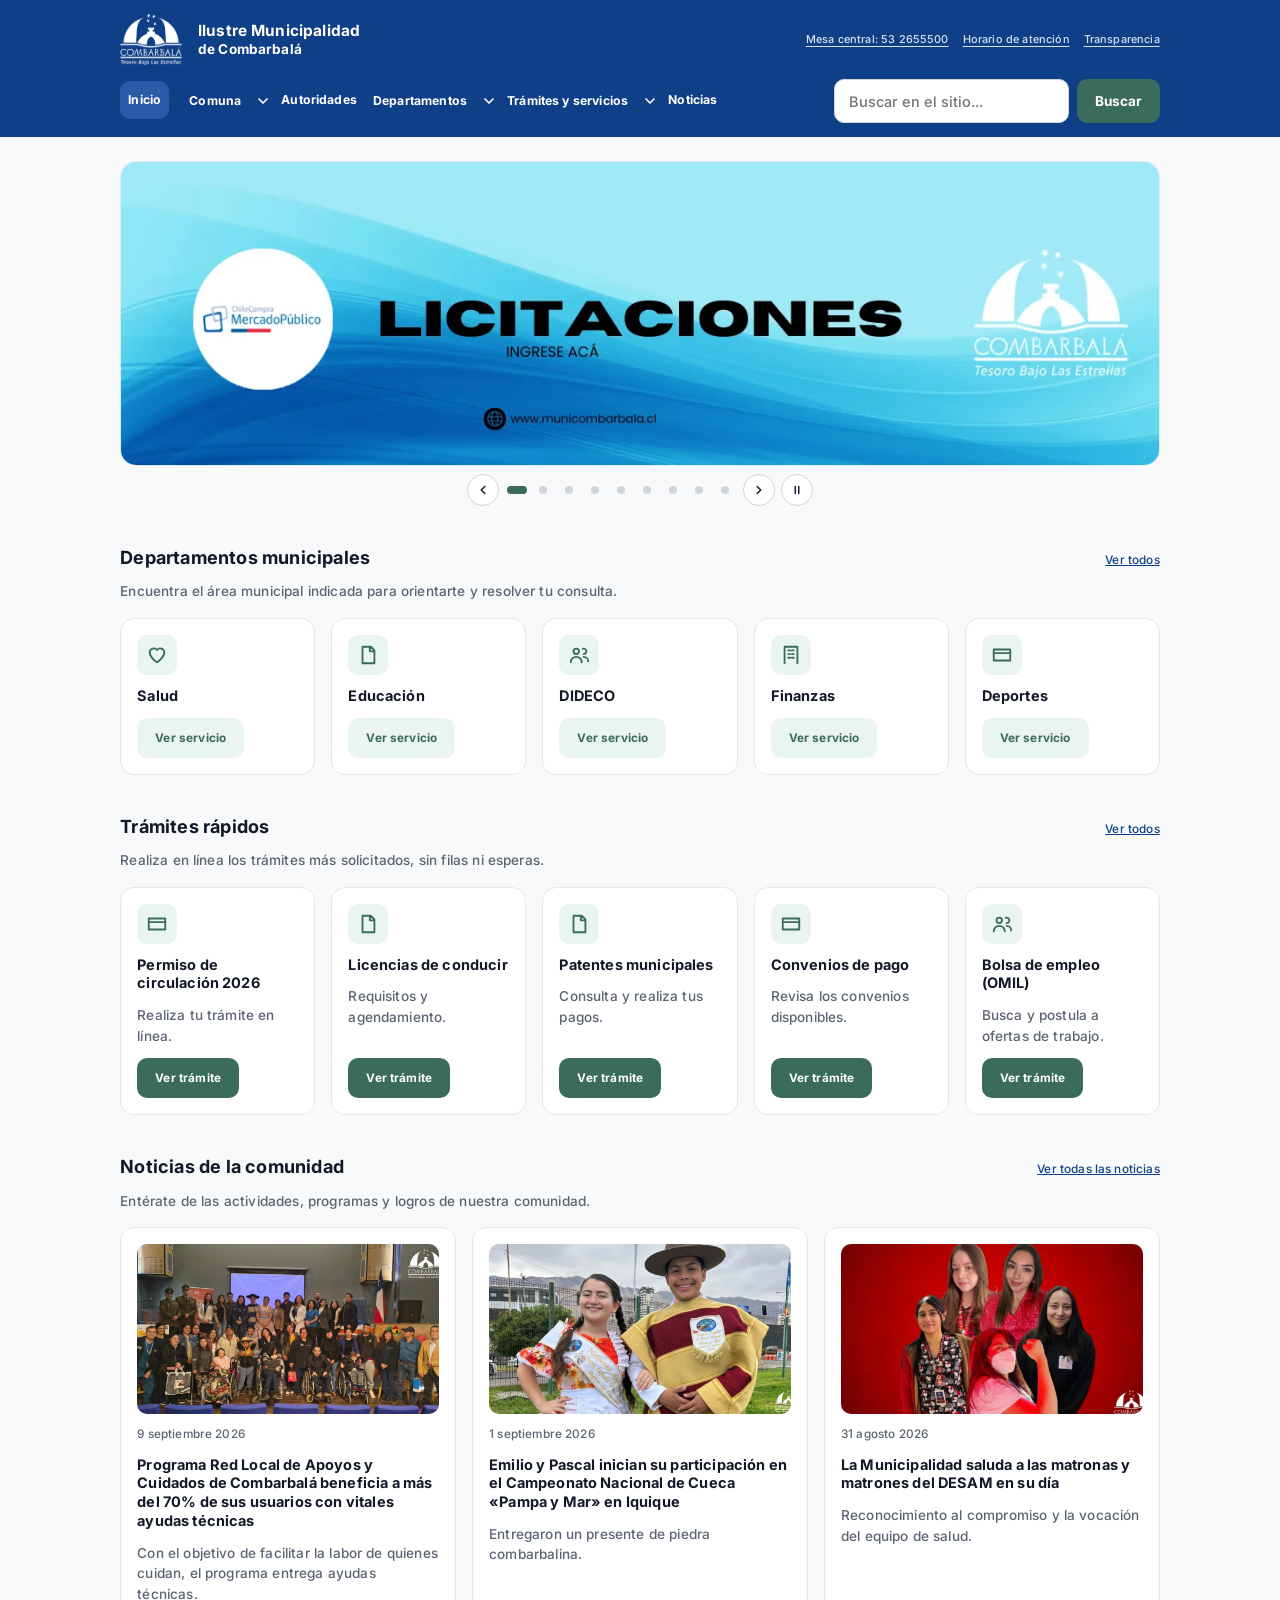
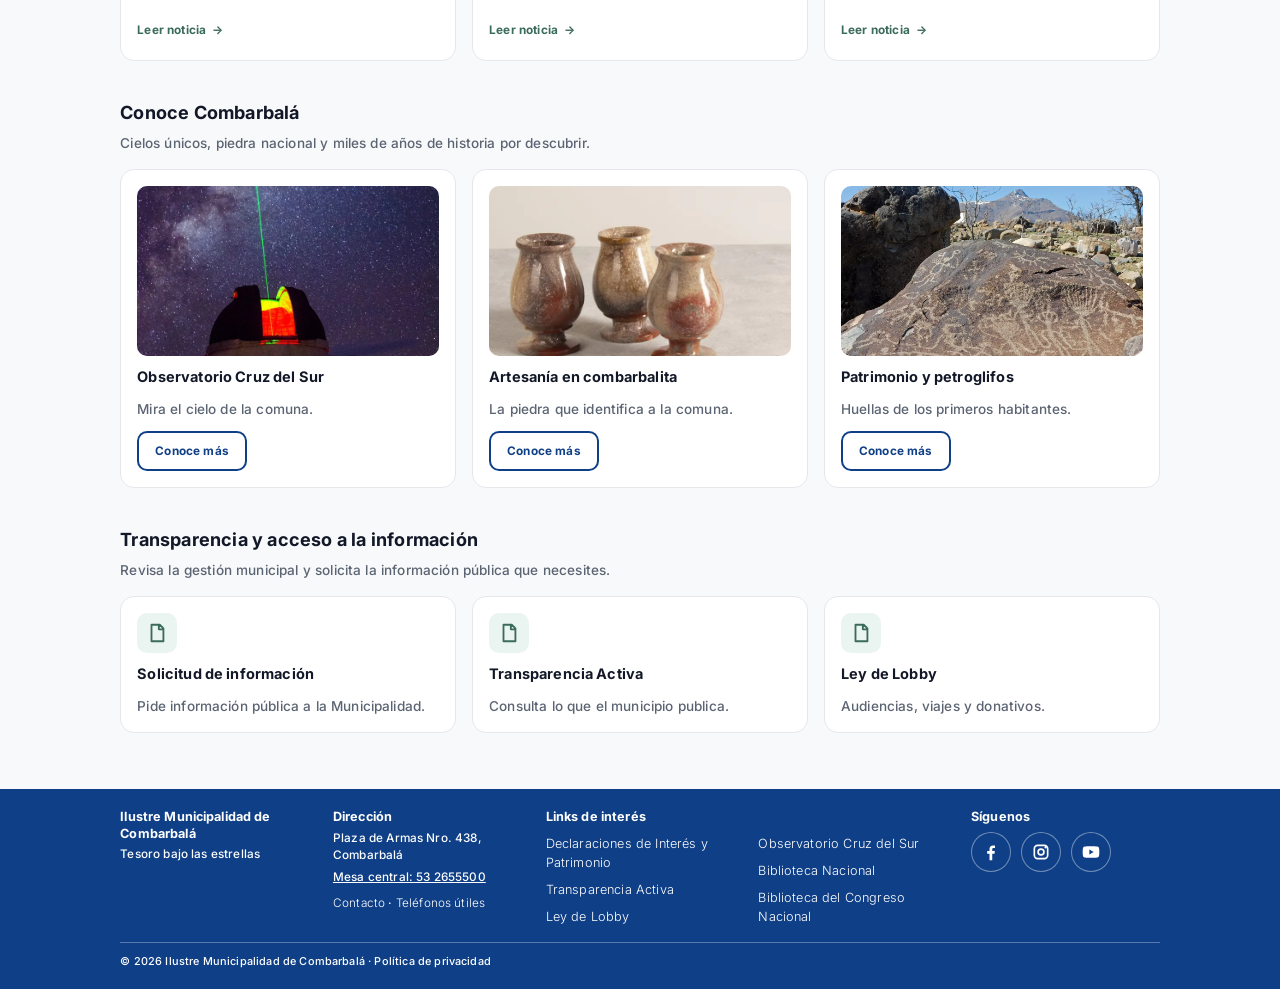
==== commit 28dbabc3: "Agrega página de cultura y turismo - cultura-turismo.html: Oficina de Cultura y Turismo con sus func" ====
--- a/index.html
+++ b/index.html
@@ -20,19 +20,17 @@
 <button class="mb" type="button" aria-expanded="false" aria-controls="menu" aria-label="Menú principal"><span class="ham" aria-hidden="true"><i></i><i></i><i></i></span></button>
 <div class="menu" id="menu"><div class="mi"><div class="mj">
 <nav class="top" aria-label="Accesos rápidos"><ul><li><a href="tel:+56532655500">Mesa central: 53 2655500</a></li><li><a href="contacto.html#horario">Horario de atención</a></li><li><a href="transparencia.html">Transparencia</a></li></ul></nav>
-<nav class="nav" aria-label="Principal"><ul><li><a href="index.html" aria-current="page">Inicio</a></li><li class="has"><a href="comuna.html">Comuna</a><button class="sb" type="button" aria-expanded="false" aria-controls="sm1" aria-label="Submenú de Comuna"><svg viewBox="0 0 24 24" aria-hidden="true"><path d="M6 9l6 6 6-6"/></svg></button><div class="sw"><ul class="sub" id="sm1"><li><a href="comuna.html">Conoce la comuna</a></li><li><a href="comuna.html#observatorio">Observatorio</a></li><li><a href="comuna.html#artesania">Artesanía en combarbalita</a></li><li><a href="comuna.html#patrimonio">Patrimonio y petroglifos</a></li></ul></div></li><li><a href="autoridades.html">Autoridades</a></li><li class="has"><a href="departamentos.html">Departamentos</a><button class="sb" type="button" aria-expanded="false" aria-controls="sm3" aria-label="Submenú de Departamentos"><svg viewBox="0 0 24 24" aria-hidden="true"><path d="M6 9l6 6 6-6"/></svg></button><div class="sw"><ul class="sub" id="sm3"><li><a href="departamentos.html#desam">Departamento de Salud Municipal (DESAM)</a></li><li><a href="departamentos.html#daem">Departamento de Educación (DAEM)</a></li><li><a href="departamentos.html#dideco">Desarrollo Comunitario (DIDECO)</a></li><li><a href="departamentos.html#daf">Administración y Finanzas (DAF)</a></li><li><a href="departamentos.html#dom">Dirección de Obras Municipales (DOM)</a></li><li><a href="departamentos.html#secpla">Secretaría Comunal de Planificación (SECPLA)</a></li><li><a href="departamentos.html#deportes">Oficina de Deportes</a></li><li><a href="departamentos.html#transito">Departamento de Tránsito</a></li><li><a href="departamentos.html#jpl">Juzgado de Policía Local</a></li></ul></div></li><li class="has"><a href="tramites.html">Trámites y servicios</a><button class="sb" type="button" aria-expanded="false" aria-controls="sm4" aria-label="Submenú de Trámites y servicios"><svg viewBox="0 0 24 24" aria-hidden="true"><path d="M6 9l6 6 6-6"/></svg></button><div class="sw"><ul class="sub" id="sm4"><li><a href="tramites.html#permiso">Permiso de circulación</a></li><li><a href="tramites.html#patentes">Patentes municipales</a></li><li><a href="tramites.html#licencias">Licencias de conducir</a></li><li><a href="tramites.html#pagos">Convenios de pago</a></li></ul></div></li><li><a href="noticias.html">Noticias</a></li></ul></nav>
+<nav class="nav" aria-label="Principal"><ul><li><a href="index.html" aria-current="page">Inicio</a></li><li class="has"><a href="comuna.html">Comuna</a><button class="sb" type="button" aria-expanded="false" aria-controls="sm1" aria-label="Submenú de Comuna"><svg viewBox="0 0 24 24" aria-hidden="true"><path d="M6 9l6 6 6-6"/></svg></button><div class="sw"><ul class="sub" id="sm1"><li><a href="comuna.html">Conoce la comuna</a></li><li><a href="comuna.html#observatorio">Observatorio</a></li><li><a href="comuna.html#artesania">Artesanía en combarbalita</a></li><li><a href="comuna.html#patrimonio">Patrimonio y petroglifos</a></li><li><a href="cultura-turismo.html">Cultura y turismo</a></li></ul></div></li><li><a href="autoridades.html">Autoridades</a></li><li class="has"><a href="departamentos.html">Departamentos</a><button class="sb" type="button" aria-expanded="false" aria-controls="sm3" aria-label="Submenú de Departamentos"><svg viewBox="0 0 24 24" aria-hidden="true"><path d="M6 9l6 6 6-6"/></svg></button><div class="sw"><ul class="sub" id="sm3"><li><a href="departamentos.html#desam">Departamento de Salud Municipal (DESAM)</a></li><li><a href="departamentos.html#daem">Departamento de Educación (DAEM)</a></li><li><a href="departamentos.html#dideco">Desarrollo Comunitario (DIDECO)</a></li><li><a href="departamentos.html#daf">Administración y Finanzas (DAF)</a></li><li><a href="departamentos.html#dom">Dirección de Obras Municipales (DOM)</a></li><li><a href="departamentos.html#secpla">Secretaría Comunal de Planificación (SECPLA)</a></li><li><a href="departamentos.html#deportes">Oficina de Deportes</a></li><li><a href="departamentos.html#transito">Departamento de Tránsito</a></li><li><a href="departamentos.html#jpl">Juzgado de Policía Local</a></li></ul></div></li><li class="has"><a href="tramites.html">Trámites y servicios</a><button class="sb" type="button" aria-expanded="false" aria-controls="sm4" aria-label="Submenú de Trámites y servicios"><svg viewBox="0 0 24 24" aria-hidden="true"><path d="M6 9l6 6 6-6"/></svg></button><div class="sw"><ul class="sub" id="sm4"><li><a href="tramites.html#permiso">Permiso de circulación</a></li><li><a href="tramites.html#patentes">Patentes municipales</a></li><li><a href="tramites.html#licencias">Licencias de conducir</a></li><li><a href="tramites.html#pagos">Convenios de pago</a></li></ul></div></li><li><a href="noticias.html">Noticias</a></li></ul></nav>
 <form class="bus" role="search" action="noticias.html"><label class="sr" for="q1">Buscar en el sitio</label><input id="q1" type="search" name="q" placeholder="Buscar en el sitio..." autocomplete="off"><button class="btn" type="submit">Buscar</button></form>
 </div></div></div></div></header>
 <main id="main" class="wrap" tabindex="-1">
 <section class="bnr" aria-roledescription="carrusel" aria-label="Destacados municipales"><div class="bt" id="bnr-t">
 <div class="bs" role="group" aria-roledescription="diapositiva" aria-label="1 de 9"><a href="https://www.mercadopublico.cl/Home" rel="noopener"><img src="img/bannerlicitaciones2025.webp" width="1200" height="350" fetchpriority="high" alt="Licitaciones de la Municipalidad de Combarbalá en Mercado Público"></a></div>
 <div class="bs" role="group" aria-roledescription="diapositiva" aria-label="2 de 9"><a href="https://www.portaltransparencia.cl/PortalPdT/directorio-de-organismos-regulados/?org=MU060" rel="noopener"><img src="img/vecinosbanner.webp" width="1200" height="350" loading="lazy" alt="Atención a juntas de vecinos y organizaciones sociales: más información"></a></div>
-<!-- Pendiente: enlazar a cultura-turismo.html cuando exista -->
-<div class="bs" role="group" aria-roledescription="diapositiva" aria-label="3 de 9"><a href="https://www.municombarbala.cl/cultura-y-turismo/" rel="noopener"><img src="img/Oficina-Cultura-y-Turismo.webp" width="1200" height="350" loading="lazy" alt="Oficina de Cultura y Turismo de Combarbalá"></a></div>
+<div class="bs" role="group" aria-roledescription="diapositiva" aria-label="3 de 9"><a href="cultura-turismo.html"><img src="img/Oficina-Cultura-y-Turismo.webp" width="1200" height="350" loading="lazy" alt="Oficina de Cultura y Turismo de Combarbalá"></a></div>
 <div class="bs" role="group" aria-roledescription="diapositiva" aria-label="4 de 9"><a href="https://omilcombarbala.hiringroomcampus.com/" rel="noopener"><img src="img/bolsa-de-empleo.webp" width="1200" height="350" loading="lazy" alt="Bolsa de Empleo de la Municipalidad de Combarbalá"></a></div>
 <div class="bs" role="group" aria-roledescription="diapositiva" aria-label="5 de 9"><a href="https://tgr.gob.cl/convenios-de-pago/#conocer-convenios-disponibles" rel="noopener"><img src="img/tg.webp" width="1200" height="350" loading="lazy" alt="Tesorería General de la República: convenios de pago"></a></div>
-<!-- Pendiente: enlazar a deportes.html cuando exista -->
-<div class="bs" role="group" aria-roledescription="diapositiva" aria-label="6 de 9"><a href="https://www.municombarbala.cl/oficina-de-deportes/" rel="noopener"><img src="img/oficinadedeportes.webp" width="1200" height="350" loading="lazy" alt="Oficina de Deportes de Combarbalá"></a></div>
+<div class="bs" role="group" aria-roledescription="diapositiva" aria-label="6 de 9"><a href="departamentos.html#deportes"><img src="img/oficinadedeportes.webp" width="1200" height="350" loading="lazy" alt="Oficina de Deportes de Combarbalá"></a></div>
 <div class="bs" role="group" aria-roledescription="diapositiva" aria-label="7 de 9"><a href="https://www.municombarbala.cl/wp-content/uploads/2026/04/33asDwXc56WpdasV_03.pdf" rel="noopener"><img src="img/cuentapublica2026.webp" width="1200" height="350" loading="lazy" alt="Cuenta Pública Combarbalá 2026, gestión 2025 (documento PDF)"></a></div>
 <div class="bs" role="group" aria-roledescription="diapositiva" aria-label="8 de 9"><a href="https://www.sem2.gob.cl/tramites/permisos-de-circulacion/69041100/buscar" rel="noopener"><img src="img/permisocirculacion2026.webp" width="1200" height="350" loading="lazy" alt="Permiso de circulación 2026: paga rápido y sencillo aquí"></a></div>
 <div class="bs" role="group" aria-roledescription="diapositiva" aria-label="9 de 9"><a href="https://www.municombarbala.cl/wp-content/uploads/2025/04/COSOC2025COMPLETO.pdf" rel="noopener"><img src="img/best-1.webp" width="1200" height="350" loading="lazy" alt="COSOC: Consejo Comunal de Organizaciones de la Sociedad Civil de Combarbalá (documento PDF)"></a></div>
--- a/css/styles.css
+++ b/css/styles.css
@@ -652,4 +652,7 @@
 .fm2{grid-template-columns:1fr 1fr;gap:16px 24px}
 .fm2 .w{grid-column:1/-1}
 }
+/* Página Cultura y turismo: imagen de cabecera bajo el banner */
+.ctb{width:100%;margin-top:16px;border-radius:16px;aspect-ratio:1200/350;object-fit:cover}
+.card>.tag{align-self:flex-start}
 @media(prefers-reduced-motion:reduce){*{transition:none!important}}
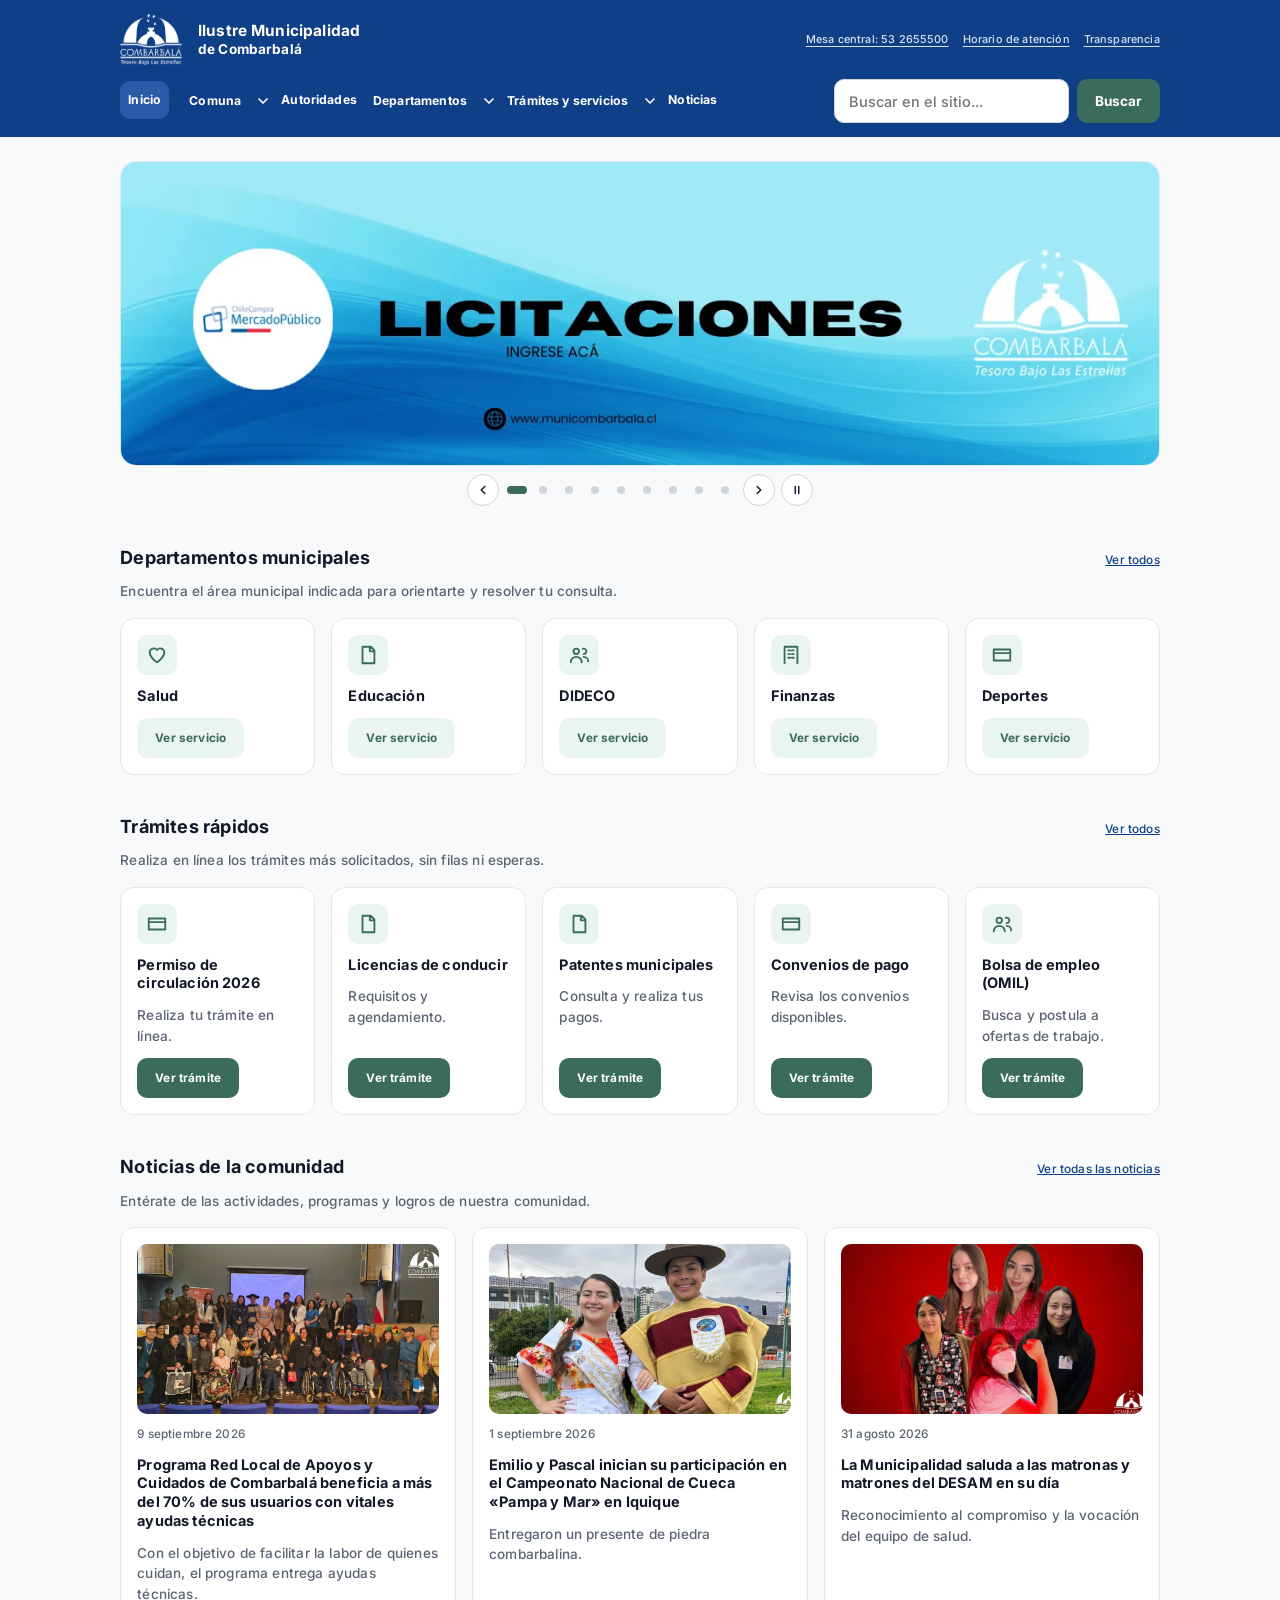
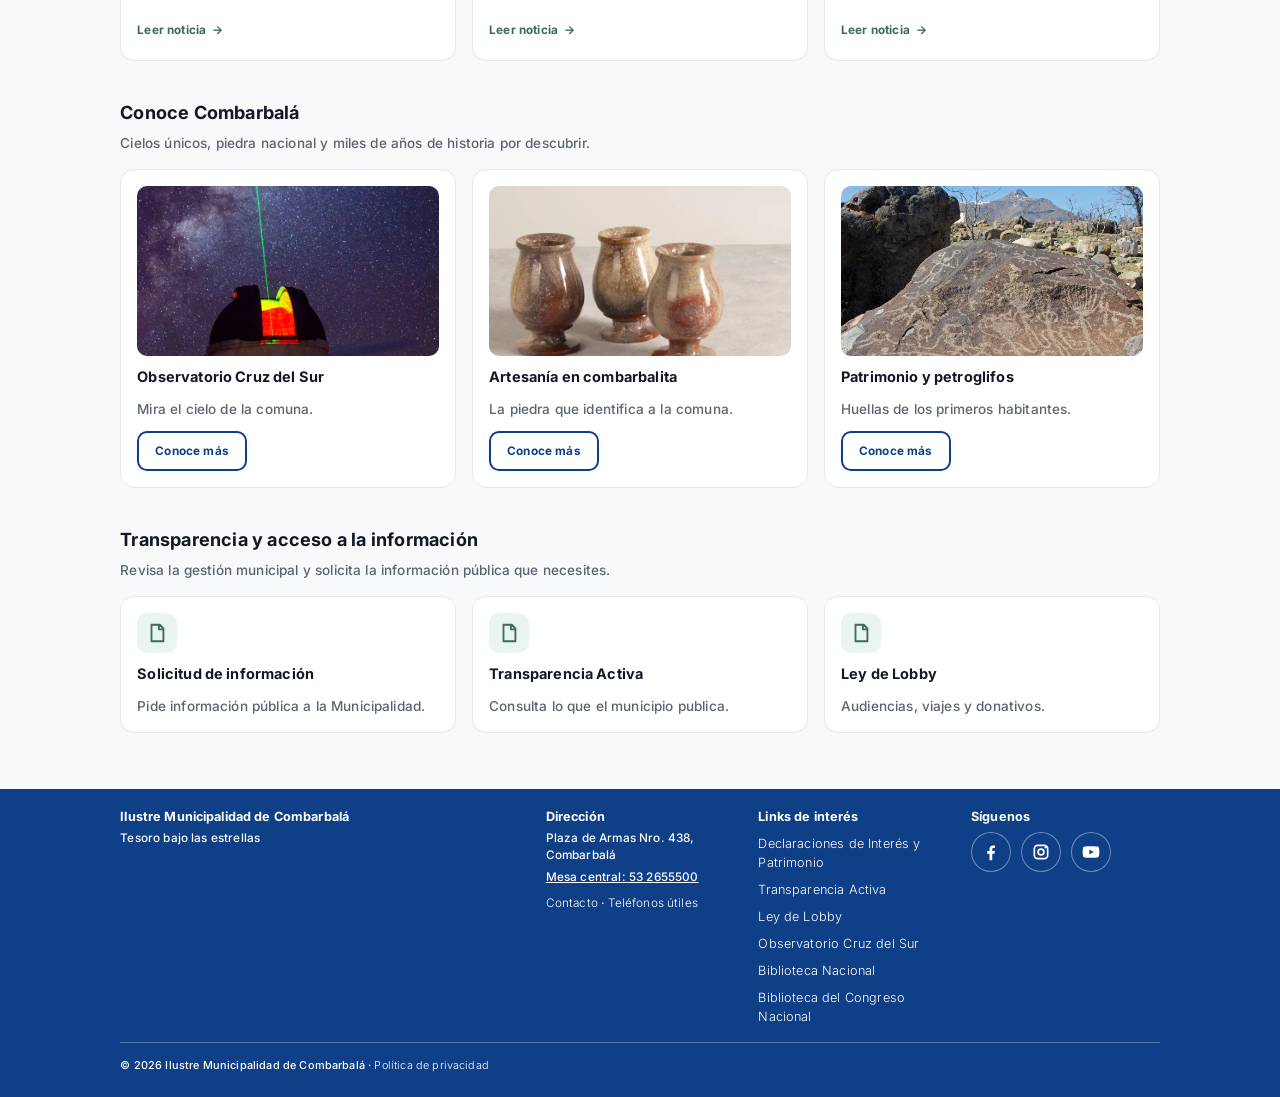
==== commit aa48975a: "Agrega metadatos, microdatos y etiquetas - Todas las páginas: theme-color, robots, Open Graph y Twit" ====
--- a/index.html
+++ b/index.html
@@ -5,6 +5,14 @@
 <meta name="viewport" content="width=device-width, initial-scale=1">
 <title>Inicio | Municipalidad de Combarbalá</title>
 <meta name="description" content="Trámites, servicios y noticias de la Ilustre Municipalidad de Combarbalá.">
+<meta name="theme-color" content="#0F3F86">
+<meta name="robots" content="index, follow">
+<meta property="og:type" content="website">
+<meta property="og:site_name" content="Ilustre Municipalidad de Combarbalá">
+<meta property="og:locale" content="es_CL">
+<meta property="og:title" content="Inicio">
+<meta property="og:description" content="Trámites, servicios y noticias de la Ilustre Municipalidad de Combarbalá.">
+<meta name="twitter:card" content="summary">
 <link rel="icon" href="img/logo-azul.webp" type="image/webp">
 <link rel="preconnect" href="https://fonts.googleapis.com">
 <link rel="preconnect" href="https://fonts.gstatic.com" crossorigin>
@@ -41,16 +49,16 @@
 <p class="bj">Encuentra el área municipal indicada para orientarte y resolver tu consulta.</p>
 <div class="grid g5 fx"><article class="card"><span class="ic" aria-hidden="true"><svg viewBox="0 0 24 24"><path d="M12 20s-8-5-8-11a4.5 4.5 0 0 1 8-2.5A4.5 4.5 0 0 1 20 9c0 6-8 11-8 11z"/></svg></span><h3><a class="l" href="departamentos.html#desam">Salud</a></h3><span class="btn s" aria-hidden="true">Ver servicio</span></article><article class="card"><span class="ic" aria-hidden="true"><svg viewBox="0 0 24 24"><path d="M6 3h9l4 4v14H6zM14 3v5h5"/></svg></span><h3><a class="l" href="departamentos.html#daem">Educación</a></h3><span class="btn s" aria-hidden="true">Ver servicio</span></article><article class="card"><span class="ic" aria-hidden="true"><svg viewBox="0 0 24 24"><path d="M9 11a3 3 0 1 0 0-6 3 3 0 0 0 0 6zM3 20c0-3.3 2.7-6 6-6s6 2.7 6 6M17 11a3 3 0 1 0-1-5.8M17 14c2.8 0 5 2.2 5 5"/></svg></span><h3><a class="l" href="departamentos.html#dideco">DIDECO</a></h3><span class="btn s" aria-hidden="true">Ver servicio</span></article><article class="card"><span class="ic" aria-hidden="true"><svg viewBox="0 0 24 24"><path d="M5 21V3h14v18M9 7h2M13 7h2M9 11h2M13 11h2M9 15h2M13 15h2"/></svg></span><h3><a class="l" href="departamentos.html#daf">Finanzas</a></h3><span class="btn s" aria-hidden="true">Ver servicio</span></article><article class="card"><span class="ic" aria-hidden="true"><svg viewBox="0 0 24 24"><path d="M3 6h18v12H3zM3 10h18"/></svg></span><h3><a class="l" href="departamentos.html#deportes">Deportes</a></h3><span class="btn s" aria-hidden="true">Ver servicio</span></article></div>
 <div class="sh"><h2 id="tra">Trámites rápidos</h2><div class="car-h"><a href="tramites.html">Ver todos</a><div class="car-b mo" data-t="t-tra"><button class="cb" type="button" data-d="-1" aria-controls="t-tra" aria-label="Anterior"><svg viewBox="0 0 24 24" aria-hidden="true"><path d="M15 6l-6 6 6 6"/></svg></button><button class="cb" type="button" data-d="1" aria-controls="t-tra" aria-label="Siguiente"><svg viewBox="0 0 24 24" aria-hidden="true"><path d="M9 6l6 6-6 6"/></svg></button></div></div></div><p class="bj">Realiza en línea los trámites más solicitados, sin filas ni esperas.</p><div class="grid g5" id="t-tra"><article class="card"><span class="ic" aria-hidden="true"><svg viewBox="0 0 24 24"><path d="M3 6h18v12H3zM3 10h18"/></svg></span><h3><a class="l" href="https://www.sem2.gob.cl/tramites/permisos-de-circulacion/69041100/buscar">Permiso de circulación 2026</a></h3><p>Realiza tu trámite en línea.</p><span class="btn" aria-hidden="true">Ver trámite</span></article><article class="card"><span class="ic" aria-hidden="true"><svg viewBox="0 0 24 24"><path d="M6 3h9l4 4v14H6zM14 3v5h5"/></svg></span><h3><a class="l" href="tramites.html#licencias">Licencias de conducir</a></h3><p>Requisitos y agendamiento.</p><span class="btn" aria-hidden="true">Ver trámite</span></article><article class="card"><span class="ic" aria-hidden="true"><svg viewBox="0 0 24 24"><path d="M6 3h9l4 4v14H6zM14 3v5h5"/></svg></span><h3><a class="l" href="https://www.sem2.gob.cl/tramites/patentes-municipales/69041100/buscar">Patentes municipales</a></h3><p>Consulta y realiza tus pagos.</p><span class="btn" aria-hidden="true">Ver trámite</span></article><article class="card"><span class="ic" aria-hidden="true"><svg viewBox="0 0 24 24"><path d="M3 6h18v12H3zM3 10h18"/></svg></span><h3><a class="l" href="https://www.tgr.cl/convenios-de-pago/">Convenios de pago</a></h3><p>Revisa los convenios disponibles.</p><span class="btn" aria-hidden="true">Ver trámite</span></article><article class="card"><span class="ic" aria-hidden="true"><svg viewBox="0 0 24 24"><path d="M9 11a3 3 0 1 0 0-6 3 3 0 0 0 0 6zM3 20c0-3.3 2.7-6 6-6s6 2.7 6 6M17 11a3 3 0 1 0-1-5.8M17 14c2.8 0 5 2.2 5 5"/></svg></span><h3><a class="l" href="https://omilcombarbala.hiringroomcampus.com/">Bolsa de empleo (OMIL)</a></h3><p>Busca y postula a ofertas de trabajo.</p><span class="btn" aria-hidden="true">Ver trámite</span></article></div>
-<div class="sh"><h2>Noticias de la comunidad</h2><a href="noticias.html">Ver todas las noticias</a></div><p class="bj">Entérate de las actividades, programas y logros de nuestra comunidad.</p><div class="grid m"><article class="card"><img class="ph" src="img/noticia1.webp" width="1200" height="750" loading="lazy" alt="Personas beneficiarias del Programa Red Local de Apoyos y Cuidados junto a autoridades"><time datetime="2026-09-09">9 septiembre 2026</time><h3><a class="l" href="noticia.html">Programa Red Local de Apoyos y Cuidados de Combarbalá beneficia a más del 70% de sus usuarios con vitales ayudas técnicas</a></h3><p>Con el objetivo de facilitar la labor de quienes cuidan, el programa entrega ayudas técnicas.</p><span class="btn ln" aria-hidden="true">Leer noticia</span></article><article class="card"><img class="ph" src="img/noticia2.webp" width="1200" height="576" loading="lazy" alt="Emilio y Pascal con trajes típicos de cueca"><time datetime="2026-09-01">1 septiembre 2026</time><h3><a class="l" href="noticia.html">Emilio y Pascal inician su participación en el Campeonato Nacional de Cueca «Pampa y Mar» en Iquique</a></h3><p>Entregaron un presente de piedra combarbalina.</p><span class="btn ln" aria-hidden="true">Leer noticia</span></article><article class="card"><img class="ph" src="img/noticia3.webp" width="1200" height="576" loading="lazy" alt="Matronas del DESAM sobre un fondo rojo"><time datetime="2026-08-31">31 agosto 2026</time><h3><a class="l" href="noticia.html">La Municipalidad saluda a las matronas y matrones del DESAM en su día</a></h3><p>Reconocimiento al compromiso y la vocación del equipo de salud.</p><span class="btn ln" aria-hidden="true">Leer noticia</span></article></div>
+<div class="sh"><h2>Noticias de la comunidad</h2><a href="noticias.html">Ver todas las noticias</a></div><p class="bj">Entérate de las actividades, programas y logros de nuestra comunidad.</p><div class="grid m"><article class="card" itemscope itemtype="https://schema.org/NewsArticle"><img itemprop="image" class="ph" src="img/noticia1.webp" width="1200" height="750" loading="lazy" alt="Personas beneficiarias del Programa Red Local de Apoyos y Cuidados junto a autoridades"><time itemprop="datePublished" datetime="2026-09-09">9 septiembre 2026</time><h3 itemprop="headline"><a class="l" itemprop="url" href="noticia.html">Programa Red Local de Apoyos y Cuidados de Combarbalá beneficia a más del 70% de sus usuarios con vitales ayudas técnicas</a></h3><p itemprop="description">Con el objetivo de facilitar la labor de quienes cuidan, el programa entrega ayudas técnicas.</p><span class="btn ln" aria-hidden="true">Leer noticia</span><span itemprop="publisher" itemscope itemtype="https://schema.org/GovernmentOrganization"><meta itemprop="name" content="Ilustre Municipalidad de Combarbalá"><link itemprop="logo" href="img/logo-azul.webp"></span></article><article class="card" itemscope itemtype="https://schema.org/NewsArticle"><img itemprop="image" class="ph" src="img/noticia2.webp" width="1200" height="576" loading="lazy" alt="Emilio y Pascal con trajes típicos de cueca"><time itemprop="datePublished" datetime="2026-09-01">1 septiembre 2026</time><h3 itemprop="headline"><a class="l" itemprop="url" href="noticia.html">Emilio y Pascal inician su participación en el Campeonato Nacional de Cueca «Pampa y Mar» en Iquique</a></h3><p itemprop="description">Entregaron un presente de piedra combarbalina.</p><span class="btn ln" aria-hidden="true">Leer noticia</span><span itemprop="publisher" itemscope itemtype="https://schema.org/GovernmentOrganization"><meta itemprop="name" content="Ilustre Municipalidad de Combarbalá"><link itemprop="logo" href="img/logo-azul.webp"></span></article><article class="card" itemscope itemtype="https://schema.org/NewsArticle"><img itemprop="image" class="ph" src="img/noticia3.webp" width="1200" height="576" loading="lazy" alt="Matronas del DESAM sobre un fondo rojo"><time itemprop="datePublished" datetime="2026-08-31">31 agosto 2026</time><h3 itemprop="headline"><a class="l" itemprop="url" href="noticia.html">La Municipalidad saluda a las matronas y matrones del DESAM en su día</a></h3><p itemprop="description">Reconocimiento al compromiso y la vocación del equipo de salud.</p><span class="btn ln" aria-hidden="true">Leer noticia</span><span itemprop="publisher" itemscope itemtype="https://schema.org/GovernmentOrganization"><meta itemprop="name" content="Ilustre Municipalidad de Combarbalá"><link itemprop="logo" href="img/logo-azul.webp"></span></article></div>
 <div class="sh"><h2>Conoce Combarbalá</h2></div><p class="bj">Cielos únicos, piedra nacional y miles de años de historia por descubrir.</p><div class="grid m"><article class="card"><img class="ph" src="img/cupula_obscruzdel_sur.webp" width="734" height="898" alt="Cúpula del Observatorio Cruz del Sur" loading="lazy"><h3><a class="l" href="comuna.html#observatorio">Observatorio Cruz del Sur</a></h3><p>Mira el cielo de la comuna.</p><span class="btn ol" aria-hidden="true">Conoce más</span></article><article class="card"><img class="ph" src="img/artesanias_combarbalita.webp" width="700" height="700" alt="Artesanías talladas en combarbalita" loading="lazy"><h3><a class="l" href="comuna.html#artesania">Artesanía en combarbalita</a></h3><p>La piedra que identifica a la comuna.</p><span class="btn ol" aria-hidden="true">Conoce más</span></article><article class="card"><img class="ph" src="img/petroglifos_combarbala.webp" width="1106" height="829" alt="Petroglifos precolombinos grabados en roca" loading="lazy"><h3><a class="l" href="comuna.html#patrimonio">Patrimonio y petroglifos</a></h3><p>Huellas de los primeros habitantes.</p><span class="btn ol" aria-hidden="true">Conoce más</span></article></div>
 <div class="sh"><h2>Transparencia y acceso a la información</h2></div><p class="bj">Revisa la gestión municipal y solicita la información pública que necesites.</p><div class="grid m"><article class="card"><span class="ic" aria-hidden="true"><svg viewBox="0 0 24 24"><path d="M6 3h9l4 4v14H6zM14 3v5h5"/></svg></span><h3><a class="l" href="https://www.portaltransparencia.cl/PortalPdT/ingreso-sai-v2?idOrgTa=MU060">Solicitud de información</a></h3><p>Pide información pública a la Municipalidad.</p></article><article class="card"><span class="ic" aria-hidden="true"><svg viewBox="0 0 24 24"><path d="M6 3h9l4 4v14H6zM14 3v5h5"/></svg></span><h3><a class="l" href="https://www.portaltransparencia.cl/PortalPdT/pdtta?codOrganismo=MU060">Transparencia Activa</a></h3><p>Consulta lo que el municipio publica.</p></article><article class="card"><span class="ic" aria-hidden="true"><svg viewBox="0 0 24 24"><path d="M6 3h9l4 4v14H6zM14 3v5h5"/></svg></span><h3><a class="l" href="https://www.leylobby.gob.cl/instituciones/MU060">Ley de Lobby</a></h3><p>Audiencias, viajes y donativos.</p></article></div>
 </main>
-<footer class="ft"><div class="wrap">
-<div><h2>Ilustre Municipalidad de Combarbalá</h2><p>Tesoro bajo las estrellas</p></div>
-<div><h2>Dirección</h2><p>Plaza de Armas Nro. 438, Combarbalá</p><p class="u"><a href="tel:+56532655500">Mesa central: 53 2655500</a></p><p><a href="contacto.html">Contacto</a> · <a href="contacto.html#telefonos">Teléfonos útiles</a></p></div>
+<footer class="ft"><div class="wrap" itemscope itemtype="https://schema.org/GovernmentOrganization"><link itemprop="url" href="index.html"><link itemprop="logo" href="img/logo-azul.webp">
+<div><h2 itemprop="name">Ilustre Municipalidad de Combarbalá</h2><p itemprop="slogan">Tesoro bajo las estrellas</p></div>
+<div><h2>Dirección</h2><p itemprop="address" itemscope itemtype="https://schema.org/PostalAddress"><span itemprop="streetAddress">Plaza de Armas Nro. 438</span>, <span itemprop="addressLocality">Combarbalá</span><meta itemprop="addressRegion" content="Coquimbo"><meta itemprop="addressCountry" content="CL"></p><p class="u"><a href="tel:+56532655500">Mesa central: <span itemprop="telephone">53 2655500</span></a></p><p><a href="contacto.html">Contacto</a> · <a href="contacto.html#telefonos">Teléfonos útiles</a></p></div>
 <div><h2>Links de interés</h2><ul><li><a href="https://www.declaracionjurada.cl/pubsistema/patrimonio.web.publico/pu/index.html?sid=386" rel="noopener">Declaraciones de Interés y Patrimonio</a></li><li><a href="https://www.portaltransparencia.cl/PortalPdT/pdtta?codOrganismo=MU060" rel="noopener">Transparencia Activa</a></li><li><a href="https://www.leylobby.gob.cl/instituciones/MU060" rel="noopener">Ley de Lobby</a></li><li><a href="https://obscruzdelsur.cl/" rel="noopener">Observatorio Cruz del Sur</a></li><li><a href="https://www.bibliotecanacional.gob.cl/sitio/" rel="noopener">Biblioteca Nacional</a></li><li><a href="https://www.bcn.cl/" rel="noopener">Biblioteca del Congreso Nacional</a></li></ul></div>
-<div><h2>Síguenos</h2><ul class="soc"><li><a href="https://www.facebook.com/municombarbala/" rel="noopener" aria-label="Facebook"><svg viewBox="0 0 24 24" aria-hidden="true"><path d="M13.5 22v-8h2.7l.4-3.2h-3.1V8.8c0-.9.3-1.6 1.6-1.6h1.7V4.4c-.3 0-1.3-.1-2.5-.1-2.5 0-4.1 1.5-4.1 4.2v2.3H7.4V14h2.8v8z"/></svg></a></li><li><a href="https://www.instagram.com/muni.combarbala/" rel="noopener" aria-label="Instagram"><svg viewBox="0 0 24 24" aria-hidden="true"><path fill-rule="evenodd" d="M8 3h8a5 5 0 0 1 5 5v8a5 5 0 0 1-5 5H8a5 5 0 0 1-5-5V8a5 5 0 0 1 5-5zm0 2a3 3 0 0 0-3 3v8a3 3 0 0 0 3 3h8a3 3 0 0 0 3-3V8a3 3 0 0 0-3-3zm4 2.5a4.5 4.5 0 1 1 0 9 4.5 4.5 0 0 1 0-9zm0 2a2.5 2.5 0 1 0 0 5 2.5 2.5 0 0 0 0-5zM17.3 5.5a1.2 1.2 0 1 1 0 2.4 1.2 1.2 0 0 1 0-2.4z"/></svg></a></li><li><a href="https://www.youtube.com/@municombarbala" rel="noopener" aria-label="YouTube"><svg viewBox="0 0 24 24" aria-hidden="true"><path fill-rule="evenodd" d="M21.6 7.2a2.5 2.5 0 0 0-1.8-1.8C18.2 5 12 5 12 5s-6.2 0-7.8.4a2.5 2.5 0 0 0-1.8 1.8A26 26 0 0 0 2 12a26 26 0 0 0 .4 4.8 2.5 2.5 0 0 0 1.8 1.8c1.6.4 7.8.4 7.8.4s6.2 0 7.8-.4a2.5 2.5 0 0 0 1.8-1.8A26 26 0 0 0 22 12a26 26 0 0 0-.4-4.8zM10 15V9l5.2 3z"/></svg></a></li></ul></div>
-<p class="low">© 2026 Ilustre Municipalidad de Combarbalá · Política de privacidad</p>
+<div><h2>Síguenos</h2><ul class="soc"><li><a itemprop="sameAs" href="https://www.facebook.com/municombarbala/" rel="noopener" aria-label="Facebook"><svg viewBox="0 0 24 24" aria-hidden="true"><path d="M13.5 22v-8h2.7l.4-3.2h-3.1V8.8c0-.9.3-1.6 1.6-1.6h1.7V4.4c-.3 0-1.3-.1-2.5-.1-2.5 0-4.1 1.5-4.1 4.2v2.3H7.4V14h2.8v8z"/></svg></a></li><li><a itemprop="sameAs" href="https://www.instagram.com/muni.combarbala/" rel="noopener" aria-label="Instagram"><svg viewBox="0 0 24 24" aria-hidden="true"><path fill-rule="evenodd" d="M8 3h8a5 5 0 0 1 5 5v8a5 5 0 0 1-5 5H8a5 5 0 0 1-5-5V8a5 5 0 0 1 5-5zm0 2a3 3 0 0 0-3 3v8a3 3 0 0 0 3 3h8a3 3 0 0 0 3-3V8a3 3 0 0 0-3-3zm4 2.5a4.5 4.5 0 1 1 0 9 4.5 4.5 0 0 1 0-9zm0 2a2.5 2.5 0 1 0 0 5 2.5 2.5 0 0 0 0-5zM17.3 5.5a1.2 1.2 0 1 1 0 2.4 1.2 1.2 0 0 1 0-2.4z"/></svg></a></li><li><a itemprop="sameAs" href="https://www.youtube.com/@municombarbala" rel="noopener" aria-label="YouTube"><svg viewBox="0 0 24 24" aria-hidden="true"><path fill-rule="evenodd" d="M21.6 7.2a2.5 2.5 0 0 0-1.8-1.8C18.2 5 12 5 12 5s-6.2 0-7.8.4a2.5 2.5 0 0 0-1.8 1.8A26 26 0 0 0 2 12a26 26 0 0 0 .4 4.8 2.5 2.5 0 0 0 1.8 1.8c1.6.4 7.8.4 7.8.4s6.2 0 7.8-.4a2.5 2.5 0 0 0 1.8-1.8A26 26 0 0 0 22 12a26 26 0 0 0-.4-4.8zM10 15V9l5.2 3z"/></svg></a></li></ul></div>
+<p class="low">© 2026 Ilustre Municipalidad de Combarbalá · <a href="privacidad.html">Política de privacidad</a></p>
 </div></footer>
 </body>
 </html>
--- a/css/styles.css
+++ b/css/styles.css
@@ -592,8 +592,6 @@
 .nc[hidden]{display:none}
 .nc .tg{margin:0}
 .nc .ph{aspect-ratio:2/1}
-.nph{display:grid;place-items:center;background:var(--azul);color:#fff}
-.nph svg{width:48px;height:48px;fill:none;stroke:currentColor;stroke-width:1.5;stroke-linecap:round;stroke-linejoin:round;opacity:.85}
 .sh>.meta{flex:none}
 .rc:empty{display:none}
 #rc4{margin:-8px 0 12px}
@@ -655,4 +653,11 @@
 /* Página Cultura y turismo: imagen de cabecera bajo el banner */
 .ctb{width:100%;margin-top:16px;border-radius:16px;aspect-ratio:1200/350;object-fit:cover}
 .card>.tag{align-self:flex-start}
+/* Microdatos sin contenido visible (publisher/author): no deben ocupar espacio en tarjetas flex */
+[itemprop=publisher],[itemprop=author]{display:none}
+/* Etiquetas de una noticia */
+.etq{display:flex;flex-wrap:wrap;align-items:center;gap:8px 10px;margin-top:24px;padding-top:16px;border-top:1px solid var(--borde);font-size:.8125rem;font-weight:700;color:var(--txt2)}
+.etq ul{list-style:none;margin:0;padding:0;display:flex;flex-wrap:wrap;gap:6px}
+.etq a{display:inline-flex;align-items:center;min-height:36px;padding:0 14px;border-radius:999px;background:var(--suave);color:var(--verde);text-decoration:none}
+.etq a:hover{background:var(--verde);color:#fff}
 @media(prefers-reduced-motion:reduce){*{transition:none!important}}
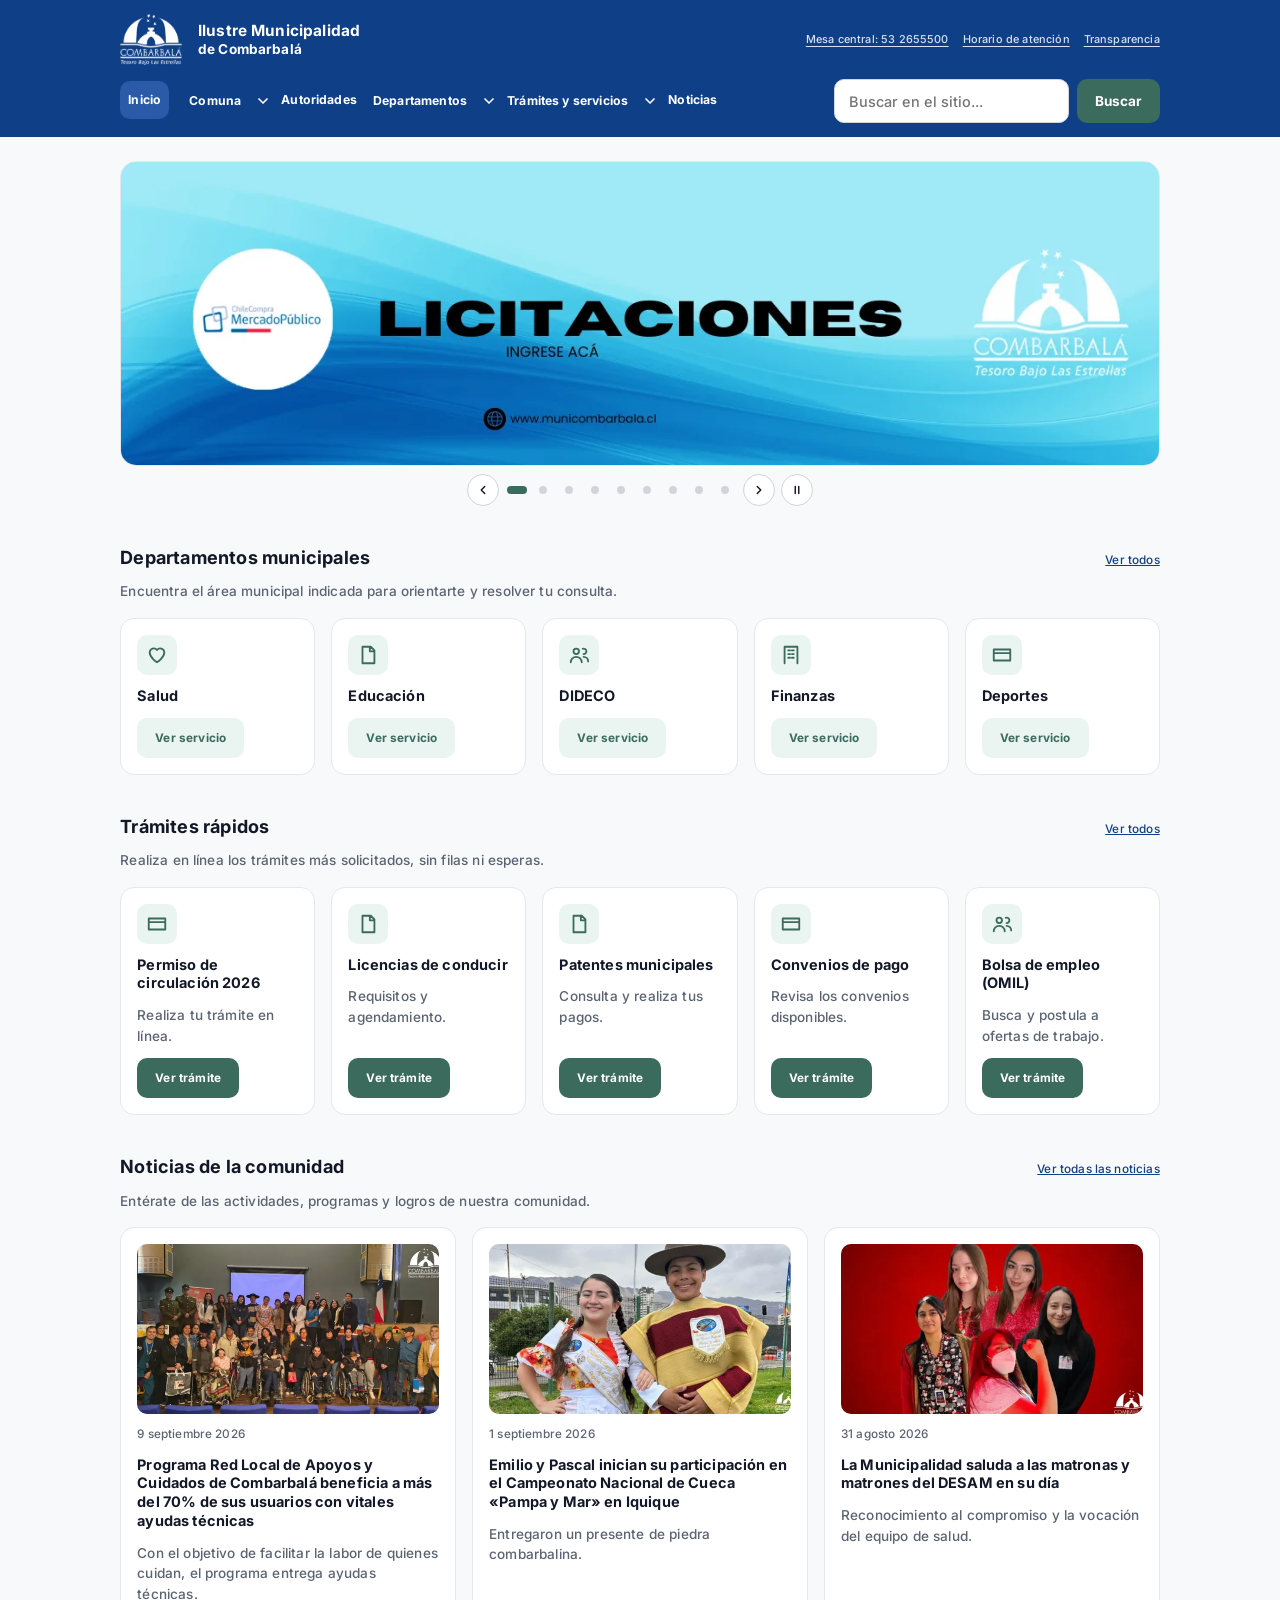
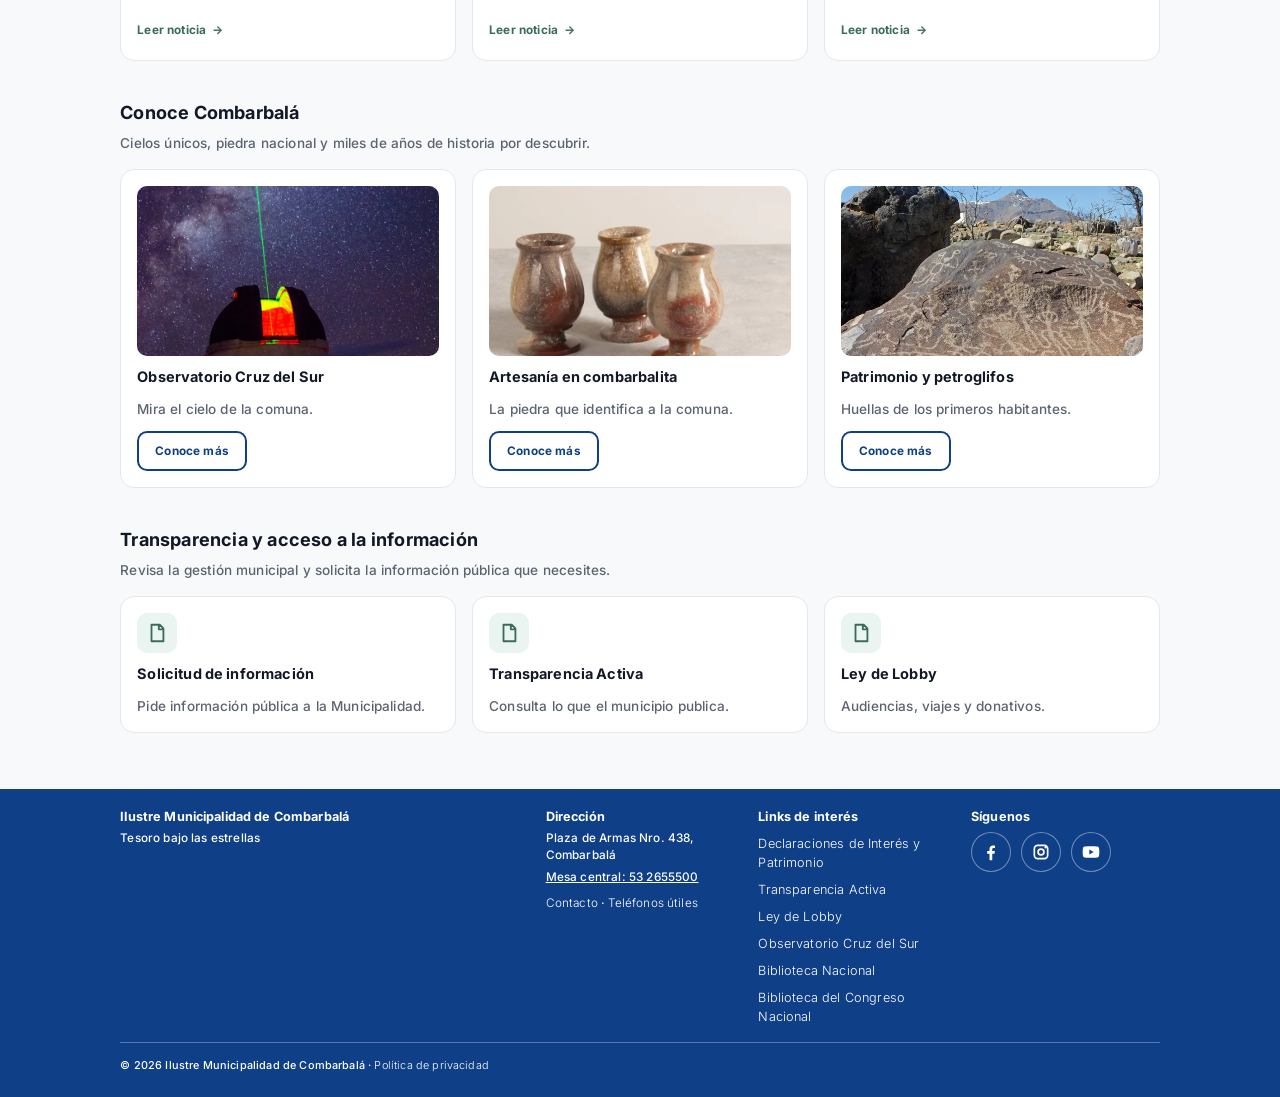
==== commit c6b679d0: "Validación, imágenes responsivas, sitemap, 404 y README - Imágenes responsivas: versiones de 600 px " ====
--- a/index.html
+++ b/index.html
@@ -27,21 +27,21 @@
 <a class="brand" href="index.html"><img src="img/logo-blanco.webp" width="145" height="120" alt=""><span><b>Ilustre Municipalidad</b>de Combarbalá</span></a>
 <button class="mb" type="button" aria-expanded="false" aria-controls="menu" aria-label="Menú principal"><span class="ham" aria-hidden="true"><i></i><i></i><i></i></span></button>
 <div class="menu" id="menu"><div class="mi"><div class="mj">
-<nav class="top" aria-label="Accesos rápidos"><ul><li><a href="tel:+56532655500">Mesa central: 53 2655500</a></li><li><a href="contacto.html#horario">Horario de atención</a></li><li><a href="transparencia.html">Transparencia</a></li></ul></nav>
+<nav class="top" aria-label="Accesos rápidos"><ul><li><a href="tel:+56532655500">Mesa central: 53 2655500</a></li><li><a href="contacto.html#horario" data-ficha="horario">Horario de atención</a></li><li><a href="transparencia.html" data-ficha="transparencia">Transparencia</a></li></ul></nav>
 <nav class="nav" aria-label="Principal"><ul><li><a href="index.html" aria-current="page">Inicio</a></li><li class="has"><a href="comuna.html">Comuna</a><button class="sb" type="button" aria-expanded="false" aria-controls="sm1" aria-label="Submenú de Comuna"><svg viewBox="0 0 24 24" aria-hidden="true"><path d="M6 9l6 6 6-6"/></svg></button><div class="sw"><ul class="sub" id="sm1"><li><a href="comuna.html">Conoce la comuna</a></li><li><a href="comuna.html#observatorio">Observatorio</a></li><li><a href="comuna.html#artesania">Artesanía en combarbalita</a></li><li><a href="comuna.html#patrimonio">Patrimonio y petroglifos</a></li><li><a href="cultura-turismo.html">Cultura y turismo</a></li></ul></div></li><li><a href="autoridades.html">Autoridades</a></li><li class="has"><a href="departamentos.html">Departamentos</a><button class="sb" type="button" aria-expanded="false" aria-controls="sm3" aria-label="Submenú de Departamentos"><svg viewBox="0 0 24 24" aria-hidden="true"><path d="M6 9l6 6 6-6"/></svg></button><div class="sw"><ul class="sub" id="sm3"><li><a href="departamentos.html#desam">Departamento de Salud Municipal (DESAM)</a></li><li><a href="departamentos.html#daem">Departamento de Educación (DAEM)</a></li><li><a href="departamentos.html#dideco">Desarrollo Comunitario (DIDECO)</a></li><li><a href="departamentos.html#daf">Administración y Finanzas (DAF)</a></li><li><a href="departamentos.html#dom">Dirección de Obras Municipales (DOM)</a></li><li><a href="departamentos.html#secpla">Secretaría Comunal de Planificación (SECPLA)</a></li><li><a href="departamentos.html#deportes">Oficina de Deportes</a></li><li><a href="departamentos.html#transito">Departamento de Tránsito</a></li><li><a href="departamentos.html#jpl">Juzgado de Policía Local</a></li></ul></div></li><li class="has"><a href="tramites.html">Trámites y servicios</a><button class="sb" type="button" aria-expanded="false" aria-controls="sm4" aria-label="Submenú de Trámites y servicios"><svg viewBox="0 0 24 24" aria-hidden="true"><path d="M6 9l6 6 6-6"/></svg></button><div class="sw"><ul class="sub" id="sm4"><li><a href="tramites.html#permiso">Permiso de circulación</a></li><li><a href="tramites.html#patentes">Patentes municipales</a></li><li><a href="tramites.html#licencias">Licencias de conducir</a></li><li><a href="tramites.html#pagos">Convenios de pago</a></li></ul></div></li><li><a href="noticias.html">Noticias</a></li></ul></nav>
-<form class="bus" role="search" action="noticias.html"><label class="sr" for="q1">Buscar en el sitio</label><input id="q1" type="search" name="q" placeholder="Buscar en el sitio..." autocomplete="off"><button class="btn" type="submit">Buscar</button></form>
+<form class="bus" role="search" action="buscar.html" method="get"><label class="sr" for="q1">Buscar en el sitio</label><input id="q1" type="search" name="q" placeholder="Buscar en el sitio..." autocomplete="off"><button class="btn" type="submit">Buscar</button></form>
 </div></div></div></div></header>
 <main id="main" class="wrap" tabindex="-1">
 <section class="bnr" aria-roledescription="carrusel" aria-label="Destacados municipales"><div class="bt" id="bnr-t">
-<div class="bs" role="group" aria-roledescription="diapositiva" aria-label="1 de 9"><a href="https://www.mercadopublico.cl/Home" rel="noopener"><img src="img/bannerlicitaciones2025.webp" width="1200" height="350" fetchpriority="high" alt="Licitaciones de la Municipalidad de Combarbalá en Mercado Público"></a></div>
-<div class="bs" role="group" aria-roledescription="diapositiva" aria-label="2 de 9"><a href="https://www.portaltransparencia.cl/PortalPdT/directorio-de-organismos-regulados/?org=MU060" rel="noopener"><img src="img/vecinosbanner.webp" width="1200" height="350" loading="lazy" alt="Atención a juntas de vecinos y organizaciones sociales: más información"></a></div>
-<div class="bs" role="group" aria-roledescription="diapositiva" aria-label="3 de 9"><a href="cultura-turismo.html"><img src="img/Oficina-Cultura-y-Turismo.webp" width="1200" height="350" loading="lazy" alt="Oficina de Cultura y Turismo de Combarbalá"></a></div>
-<div class="bs" role="group" aria-roledescription="diapositiva" aria-label="4 de 9"><a href="https://omilcombarbala.hiringroomcampus.com/" rel="noopener"><img src="img/bolsa-de-empleo.webp" width="1200" height="350" loading="lazy" alt="Bolsa de Empleo de la Municipalidad de Combarbalá"></a></div>
-<div class="bs" role="group" aria-roledescription="diapositiva" aria-label="5 de 9"><a href="https://tgr.gob.cl/convenios-de-pago/#conocer-convenios-disponibles" rel="noopener"><img src="img/tg.webp" width="1200" height="350" loading="lazy" alt="Tesorería General de la República: convenios de pago"></a></div>
-<div class="bs" role="group" aria-roledescription="diapositiva" aria-label="6 de 9"><a href="departamentos.html#deportes"><img src="img/oficinadedeportes.webp" width="1200" height="350" loading="lazy" alt="Oficina de Deportes de Combarbalá"></a></div>
-<div class="bs" role="group" aria-roledescription="diapositiva" aria-label="7 de 9"><a href="https://www.municombarbala.cl/wp-content/uploads/2026/04/33asDwXc56WpdasV_03.pdf" rel="noopener"><img src="img/cuentapublica2026.webp" width="1200" height="350" loading="lazy" alt="Cuenta Pública Combarbalá 2026, gestión 2025 (documento PDF)"></a></div>
-<div class="bs" role="group" aria-roledescription="diapositiva" aria-label="8 de 9"><a href="https://www.sem2.gob.cl/tramites/permisos-de-circulacion/69041100/buscar" rel="noopener"><img src="img/permisocirculacion2026.webp" width="1200" height="350" loading="lazy" alt="Permiso de circulación 2026: paga rápido y sencillo aquí"></a></div>
-<div class="bs" role="group" aria-roledescription="diapositiva" aria-label="9 de 9"><a href="https://www.municombarbala.cl/wp-content/uploads/2025/04/COSOC2025COMPLETO.pdf" rel="noopener"><img src="img/best-1.webp" width="1200" height="350" loading="lazy" alt="COSOC: Consejo Comunal de Organizaciones de la Sociedad Civil de Combarbalá (documento PDF)"></a></div>
+<div class="bs" role="group" aria-roledescription="diapositiva" aria-label="1 de 9"><a href="https://www.mercadopublico.cl/Home" rel="noopener"><img src="img/bannerlicitaciones2025.webp" srcset="img/bannerlicitaciones2025-600.webp 600w, img/bannerlicitaciones2025.webp 1200w" sizes="(min-width: 1200px) 1150px, 100vw" width="1200" height="350" fetchpriority="high" alt="Licitaciones de la Municipalidad de Combarbalá en Mercado Público"></a></div>
+<div class="bs" role="group" aria-roledescription="diapositiva" aria-label="2 de 9"><a href="https://www.portaltransparencia.cl/PortalPdT/directorio-de-organismos-regulados/?org=MU060" rel="noopener"><img src="img/vecinosbanner.webp" srcset="img/vecinosbanner-600.webp 600w, img/vecinosbanner.webp 1200w" sizes="(min-width: 1200px) 1150px, 100vw" width="1200" height="350" loading="lazy" alt="Atención a juntas de vecinos y organizaciones sociales: más información"></a></div>
+<div class="bs" role="group" aria-roledescription="diapositiva" aria-label="3 de 9"><a href="cultura-turismo.html"><img src="img/Oficina-Cultura-y-Turismo.webp" srcset="img/Oficina-Cultura-y-Turismo-600.webp 600w, img/Oficina-Cultura-y-Turismo.webp 1200w" sizes="(min-width: 1200px) 1150px, 100vw" width="1200" height="350" loading="lazy" alt="Oficina de Cultura y Turismo de Combarbalá"></a></div>
+<div class="bs" role="group" aria-roledescription="diapositiva" aria-label="4 de 9"><a href="https://omilcombarbala.hiringroomcampus.com/" rel="noopener"><img src="img/bolsa-de-empleo.webp" srcset="img/bolsa-de-empleo-600.webp 600w, img/bolsa-de-empleo.webp 1200w" sizes="(min-width: 1200px) 1150px, 100vw" width="1200" height="350" loading="lazy" alt="Bolsa de Empleo de la Municipalidad de Combarbalá"></a></div>
+<div class="bs" role="group" aria-roledescription="diapositiva" aria-label="5 de 9"><a href="https://tgr.gob.cl/convenios-de-pago/#conocer-convenios-disponibles" rel="noopener"><img src="img/tg.webp" srcset="img/tg-600.webp 600w, img/tg.webp 1200w" sizes="(min-width: 1200px) 1150px, 100vw" width="1200" height="350" loading="lazy" alt="Tesorería General de la República: convenios de pago"></a></div>
+<div class="bs" role="group" aria-roledescription="diapositiva" aria-label="6 de 9"><a href="departamentos.html#deportes"><img src="img/oficinadedeportes.webp" srcset="img/oficinadedeportes-600.webp 600w, img/oficinadedeportes.webp 1200w" sizes="(min-width: 1200px) 1150px, 100vw" width="1200" height="350" loading="lazy" alt="Oficina de Deportes de Combarbalá"></a></div>
+<div class="bs" role="group" aria-roledescription="diapositiva" aria-label="7 de 9"><a href="https://www.municombarbala.cl/wp-content/uploads/2026/04/33asDwXc56WpdasV_03.pdf" rel="noopener"><img src="img/cuentapublica2026.webp" srcset="img/cuentapublica2026-600.webp 600w, img/cuentapublica2026.webp 1200w" sizes="(min-width: 1200px) 1150px, 100vw" width="1200" height="350" loading="lazy" alt="Cuenta Pública Combarbalá 2026, gestión 2025 (documento PDF)"></a></div>
+<div class="bs" role="group" aria-roledescription="diapositiva" aria-label="8 de 9"><a href="https://www.sem2.gob.cl/tramites/permisos-de-circulacion/69041100/buscar" rel="noopener"><img src="img/permisocirculacion2026.webp" srcset="img/permisocirculacion2026-600.webp 600w, img/permisocirculacion2026.webp 1200w" sizes="(min-width: 1200px) 1150px, 100vw" width="1200" height="350" loading="lazy" alt="Permiso de circulación 2026: paga rápido y sencillo aquí"></a></div>
+<div class="bs" role="group" aria-roledescription="diapositiva" aria-label="9 de 9"><a href="https://www.municombarbala.cl/wp-content/uploads/2025/04/COSOC2025COMPLETO.pdf" rel="noopener"><img src="img/best-1.webp" srcset="img/best-1-600.webp 600w, img/best-1.webp 1200w" sizes="(min-width: 1200px) 1150px, 100vw" width="1200" height="350" loading="lazy" alt="COSOC: Consejo Comunal de Organizaciones de la Sociedad Civil de Combarbalá (documento PDF)"></a></div>
 </div>
 <div class="bc2"><button class="bb" type="button" data-d="-1" aria-controls="bnr-t" aria-label="Banner anterior"><svg viewBox="0 0 24 24" aria-hidden="true"><path d="M15 6l-6 6 6 6"/></svg></button><div class="bd2"></div><button class="bb" type="button" data-d="1" aria-controls="bnr-t" aria-label="Banner siguiente"><svg viewBox="0 0 24 24" aria-hidden="true"><path d="M9 6l6 6-6 6"/></svg></button><button class="bb bp" type="button" aria-label="Pausar carrusel"><svg viewBox="0 0 24 24" aria-hidden="true"><path class="ps" d="M9 6v12M15 6v12"/><path class="pl" d="M8 5l11 7-11 7z"/></svg></button></div></section>
 <h1 class="sr">Ilustre Municipalidad de Combarbalá</h1>
@@ -49,8 +49,8 @@
 <p class="bj">Encuentra el área municipal indicada para orientarte y resolver tu consulta.</p>
 <div class="grid g5 fx"><article class="card"><span class="ic" aria-hidden="true"><svg viewBox="0 0 24 24"><path d="M12 20s-8-5-8-11a4.5 4.5 0 0 1 8-2.5A4.5 4.5 0 0 1 20 9c0 6-8 11-8 11z"/></svg></span><h3><a class="l" href="departamentos.html#desam">Salud</a></h3><span class="btn s" aria-hidden="true">Ver servicio</span></article><article class="card"><span class="ic" aria-hidden="true"><svg viewBox="0 0 24 24"><path d="M6 3h9l4 4v14H6zM14 3v5h5"/></svg></span><h3><a class="l" href="departamentos.html#daem">Educación</a></h3><span class="btn s" aria-hidden="true">Ver servicio</span></article><article class="card"><span class="ic" aria-hidden="true"><svg viewBox="0 0 24 24"><path d="M9 11a3 3 0 1 0 0-6 3 3 0 0 0 0 6zM3 20c0-3.3 2.7-6 6-6s6 2.7 6 6M17 11a3 3 0 1 0-1-5.8M17 14c2.8 0 5 2.2 5 5"/></svg></span><h3><a class="l" href="departamentos.html#dideco">DIDECO</a></h3><span class="btn s" aria-hidden="true">Ver servicio</span></article><article class="card"><span class="ic" aria-hidden="true"><svg viewBox="0 0 24 24"><path d="M5 21V3h14v18M9 7h2M13 7h2M9 11h2M13 11h2M9 15h2M13 15h2"/></svg></span><h3><a class="l" href="departamentos.html#daf">Finanzas</a></h3><span class="btn s" aria-hidden="true">Ver servicio</span></article><article class="card"><span class="ic" aria-hidden="true"><svg viewBox="0 0 24 24"><path d="M3 6h18v12H3zM3 10h18"/></svg></span><h3><a class="l" href="departamentos.html#deportes">Deportes</a></h3><span class="btn s" aria-hidden="true">Ver servicio</span></article></div>
 <div class="sh"><h2 id="tra">Trámites rápidos</h2><div class="car-h"><a href="tramites.html">Ver todos</a><div class="car-b mo" data-t="t-tra"><button class="cb" type="button" data-d="-1" aria-controls="t-tra" aria-label="Anterior"><svg viewBox="0 0 24 24" aria-hidden="true"><path d="M15 6l-6 6 6 6"/></svg></button><button class="cb" type="button" data-d="1" aria-controls="t-tra" aria-label="Siguiente"><svg viewBox="0 0 24 24" aria-hidden="true"><path d="M9 6l6 6-6 6"/></svg></button></div></div></div><p class="bj">Realiza en línea los trámites más solicitados, sin filas ni esperas.</p><div class="grid g5" id="t-tra"><article class="card"><span class="ic" aria-hidden="true"><svg viewBox="0 0 24 24"><path d="M3 6h18v12H3zM3 10h18"/></svg></span><h3><a class="l" href="https://www.sem2.gob.cl/tramites/permisos-de-circulacion/69041100/buscar">Permiso de circulación 2026</a></h3><p>Realiza tu trámite en línea.</p><span class="btn" aria-hidden="true">Ver trámite</span></article><article class="card"><span class="ic" aria-hidden="true"><svg viewBox="0 0 24 24"><path d="M6 3h9l4 4v14H6zM14 3v5h5"/></svg></span><h3><a class="l" href="tramites.html#licencias">Licencias de conducir</a></h3><p>Requisitos y agendamiento.</p><span class="btn" aria-hidden="true">Ver trámite</span></article><article class="card"><span class="ic" aria-hidden="true"><svg viewBox="0 0 24 24"><path d="M6 3h9l4 4v14H6zM14 3v5h5"/></svg></span><h3><a class="l" href="https://www.sem2.gob.cl/tramites/patentes-municipales/69041100/buscar">Patentes municipales</a></h3><p>Consulta y realiza tus pagos.</p><span class="btn" aria-hidden="true">Ver trámite</span></article><article class="card"><span class="ic" aria-hidden="true"><svg viewBox="0 0 24 24"><path d="M3 6h18v12H3zM3 10h18"/></svg></span><h3><a class="l" href="https://www.tgr.cl/convenios-de-pago/">Convenios de pago</a></h3><p>Revisa los convenios disponibles.</p><span class="btn" aria-hidden="true">Ver trámite</span></article><article class="card"><span class="ic" aria-hidden="true"><svg viewBox="0 0 24 24"><path d="M9 11a3 3 0 1 0 0-6 3 3 0 0 0 0 6zM3 20c0-3.3 2.7-6 6-6s6 2.7 6 6M17 11a3 3 0 1 0-1-5.8M17 14c2.8 0 5 2.2 5 5"/></svg></span><h3><a class="l" href="https://omilcombarbala.hiringroomcampus.com/">Bolsa de empleo (OMIL)</a></h3><p>Busca y postula a ofertas de trabajo.</p><span class="btn" aria-hidden="true">Ver trámite</span></article></div>
-<div class="sh"><h2>Noticias de la comunidad</h2><a href="noticias.html">Ver todas las noticias</a></div><p class="bj">Entérate de las actividades, programas y logros de nuestra comunidad.</p><div class="grid m"><article class="card" itemscope itemtype="https://schema.org/NewsArticle"><img itemprop="image" class="ph" src="img/noticia1.webp" width="1200" height="750" loading="lazy" alt="Personas beneficiarias del Programa Red Local de Apoyos y Cuidados junto a autoridades"><time itemprop="datePublished" datetime="2026-09-09">9 septiembre 2026</time><h3 itemprop="headline"><a class="l" itemprop="url" href="noticia.html">Programa Red Local de Apoyos y Cuidados de Combarbalá beneficia a más del 70% de sus usuarios con vitales ayudas técnicas</a></h3><p itemprop="description">Con el objetivo de facilitar la labor de quienes cuidan, el programa entrega ayudas técnicas.</p><span class="btn ln" aria-hidden="true">Leer noticia</span><span itemprop="publisher" itemscope itemtype="https://schema.org/GovernmentOrganization"><meta itemprop="name" content="Ilustre Municipalidad de Combarbalá"><link itemprop="logo" href="img/logo-azul.webp"></span></article><article class="card" itemscope itemtype="https://schema.org/NewsArticle"><img itemprop="image" class="ph" src="img/noticia2.webp" width="1200" height="576" loading="lazy" alt="Emilio y Pascal con trajes típicos de cueca"><time itemprop="datePublished" datetime="2026-09-01">1 septiembre 2026</time><h3 itemprop="headline"><a class="l" itemprop="url" href="noticia.html">Emilio y Pascal inician su participación en el Campeonato Nacional de Cueca «Pampa y Mar» en Iquique</a></h3><p itemprop="description">Entregaron un presente de piedra combarbalina.</p><span class="btn ln" aria-hidden="true">Leer noticia</span><span itemprop="publisher" itemscope itemtype="https://schema.org/GovernmentOrganization"><meta itemprop="name" content="Ilustre Municipalidad de Combarbalá"><link itemprop="logo" href="img/logo-azul.webp"></span></article><article class="card" itemscope itemtype="https://schema.org/NewsArticle"><img itemprop="image" class="ph" src="img/noticia3.webp" width="1200" height="576" loading="lazy" alt="Matronas del DESAM sobre un fondo rojo"><time itemprop="datePublished" datetime="2026-08-31">31 agosto 2026</time><h3 itemprop="headline"><a class="l" itemprop="url" href="noticia.html">La Municipalidad saluda a las matronas y matrones del DESAM en su día</a></h3><p itemprop="description">Reconocimiento al compromiso y la vocación del equipo de salud.</p><span class="btn ln" aria-hidden="true">Leer noticia</span><span itemprop="publisher" itemscope itemtype="https://schema.org/GovernmentOrganization"><meta itemprop="name" content="Ilustre Municipalidad de Combarbalá"><link itemprop="logo" href="img/logo-azul.webp"></span></article></div>
-<div class="sh"><h2>Conoce Combarbalá</h2></div><p class="bj">Cielos únicos, piedra nacional y miles de años de historia por descubrir.</p><div class="grid m"><article class="card"><img class="ph" src="img/cupula_obscruzdel_sur.webp" width="734" height="898" alt="Cúpula del Observatorio Cruz del Sur" loading="lazy"><h3><a class="l" href="comuna.html#observatorio">Observatorio Cruz del Sur</a></h3><p>Mira el cielo de la comuna.</p><span class="btn ol" aria-hidden="true">Conoce más</span></article><article class="card"><img class="ph" src="img/artesanias_combarbalita.webp" width="700" height="700" alt="Artesanías talladas en combarbalita" loading="lazy"><h3><a class="l" href="comuna.html#artesania">Artesanía en combarbalita</a></h3><p>La piedra que identifica a la comuna.</p><span class="btn ol" aria-hidden="true">Conoce más</span></article><article class="card"><img class="ph" src="img/petroglifos_combarbala.webp" width="1106" height="829" alt="Petroglifos precolombinos grabados en roca" loading="lazy"><h3><a class="l" href="comuna.html#patrimonio">Patrimonio y petroglifos</a></h3><p>Huellas de los primeros habitantes.</p><span class="btn ol" aria-hidden="true">Conoce más</span></article></div>
+<div class="sh"><h2>Noticias de la comunidad</h2><a href="noticias.html">Ver todas las noticias</a></div><p class="bj">Entérate de las actividades, programas y logros de nuestra comunidad.</p><div class="grid m"><article class="card" itemscope itemtype="https://schema.org/NewsArticle"><img itemprop="image" class="ph" src="img/noticia1.webp" srcset="img/noticia1-600.webp 600w, img/noticia1.webp 1200w" sizes="(min-width: 1024px) 380px, (min-width: 768px) 50vw, 100vw" width="1200" height="750" loading="lazy" alt="Personas beneficiarias del Programa Red Local de Apoyos y Cuidados junto a autoridades"><time itemprop="datePublished" datetime="2026-09-09">9 septiembre 2026</time><h3 itemprop="headline"><a class="l" itemprop="url" href="noticia.html">Programa Red Local de Apoyos y Cuidados de Combarbalá beneficia a más del 70% de sus usuarios con vitales ayudas técnicas</a></h3><p itemprop="description">Con el objetivo de facilitar la labor de quienes cuidan, el programa entrega ayudas técnicas.</p><span class="btn ln" aria-hidden="true">Leer noticia</span><span itemprop="publisher" itemscope itemtype="https://schema.org/GovernmentOrganization"><meta itemprop="name" content="Ilustre Municipalidad de Combarbalá"><link itemprop="logo" href="img/logo-azul.webp"></span></article><article class="card" itemscope itemtype="https://schema.org/NewsArticle"><img itemprop="image" class="ph" src="img/noticia2.webp" srcset="img/noticia2-600.webp 600w, img/noticia2.webp 1200w" sizes="(min-width: 1024px) 380px, (min-width: 768px) 50vw, 100vw" width="1200" height="576" loading="lazy" alt="Emilio y Pascal con trajes típicos de cueca"><time itemprop="datePublished" datetime="2026-09-01">1 septiembre 2026</time><h3 itemprop="headline"><a class="l" itemprop="url" href="noticia.html">Emilio y Pascal inician su participación en el Campeonato Nacional de Cueca «Pampa y Mar» en Iquique</a></h3><p itemprop="description">Entregaron un presente de piedra combarbalina.</p><span class="btn ln" aria-hidden="true">Leer noticia</span><span itemprop="publisher" itemscope itemtype="https://schema.org/GovernmentOrganization"><meta itemprop="name" content="Ilustre Municipalidad de Combarbalá"><link itemprop="logo" href="img/logo-azul.webp"></span></article><article class="card" itemscope itemtype="https://schema.org/NewsArticle"><img itemprop="image" class="ph" src="img/noticia3.webp" srcset="img/noticia3-600.webp 600w, img/noticia3.webp 1200w" sizes="(min-width: 1024px) 380px, (min-width: 768px) 50vw, 100vw" width="1200" height="576" loading="lazy" alt="Matronas del DESAM sobre un fondo rojo"><time itemprop="datePublished" datetime="2026-08-31">31 agosto 2026</time><h3 itemprop="headline"><a class="l" itemprop="url" href="noticia.html">La Municipalidad saluda a las matronas y matrones del DESAM en su día</a></h3><p itemprop="description">Reconocimiento al compromiso y la vocación del equipo de salud.</p><span class="btn ln" aria-hidden="true">Leer noticia</span><span itemprop="publisher" itemscope itemtype="https://schema.org/GovernmentOrganization"><meta itemprop="name" content="Ilustre Municipalidad de Combarbalá"><link itemprop="logo" href="img/logo-azul.webp"></span></article></div>
+<div class="sh"><h2>Conoce Combarbalá</h2></div><p class="bj">Cielos únicos, piedra nacional y miles de años de historia por descubrir.</p><div class="grid m"><article class="card"><img class="ph" src="img/cupula_obscruzdel_sur.webp" width="734" height="898" alt="Cúpula del Observatorio Cruz del Sur" loading="lazy"><h3><a class="l" href="comuna.html#observatorio">Observatorio Cruz del Sur</a></h3><p>Mira el cielo de la comuna.</p><span class="btn ol" aria-hidden="true">Conoce más</span></article><article class="card"><img class="ph" src="img/artesanias_combarbalita.webp" width="700" height="700" alt="Artesanías talladas en combarbalita" loading="lazy"><h3><a class="l" href="comuna.html#artesania">Artesanía en combarbalita</a></h3><p>La piedra que identifica a la comuna.</p><span class="btn ol" aria-hidden="true">Conoce más</span></article><article class="card"><img class="ph" src="img/petroglifos_combarbala.webp" srcset="img/petroglifos_combarbala-600.webp 600w, img/petroglifos_combarbala.webp 1106w" sizes="(min-width: 1024px) 380px, (min-width: 768px) 50vw, 100vw" width="1106" height="829" alt="Petroglifos precolombinos grabados en roca" loading="lazy"><h3><a class="l" href="comuna.html#patrimonio">Patrimonio y petroglifos</a></h3><p>Huellas de los primeros habitantes.</p><span class="btn ol" aria-hidden="true">Conoce más</span></article></div>
 <div class="sh"><h2>Transparencia y acceso a la información</h2></div><p class="bj">Revisa la gestión municipal y solicita la información pública que necesites.</p><div class="grid m"><article class="card"><span class="ic" aria-hidden="true"><svg viewBox="0 0 24 24"><path d="M6 3h9l4 4v14H6zM14 3v5h5"/></svg></span><h3><a class="l" href="https://www.portaltransparencia.cl/PortalPdT/ingreso-sai-v2?idOrgTa=MU060">Solicitud de información</a></h3><p>Pide información pública a la Municipalidad.</p></article><article class="card"><span class="ic" aria-hidden="true"><svg viewBox="0 0 24 24"><path d="M6 3h9l4 4v14H6zM14 3v5h5"/></svg></span><h3><a class="l" href="https://www.portaltransparencia.cl/PortalPdT/pdtta?codOrganismo=MU060">Transparencia Activa</a></h3><p>Consulta lo que el municipio publica.</p></article><article class="card"><span class="ic" aria-hidden="true"><svg viewBox="0 0 24 24"><path d="M6 3h9l4 4v14H6zM14 3v5h5"/></svg></span><h3><a class="l" href="https://www.leylobby.gob.cl/instituciones/MU060">Ley de Lobby</a></h3><p>Audiencias, viajes y donativos.</p></article></div>
 </main>
 <footer class="ft"><div class="wrap" itemscope itemtype="https://schema.org/GovernmentOrganization"><link itemprop="url" href="index.html"><link itemprop="logo" href="img/logo-azul.webp">
--- a/css/styles.css
+++ b/css/styles.css
@@ -7,7 +7,7 @@
 a{color:var(--azul)}
 :focus-visible{outline:3px solid var(--txt);outline-offset:2px;box-shadow:0 0 0 2px #fff}
 .hd :focus-visible,.ft :focus-visible{outline-color:#fff;box-shadow:0 0 0 2px var(--azul)}
-.sr{position:absolute;width:1px;height:1px;overflow:hidden;clip:rect(0 0 0 0);white-space:nowrap}
+.sr{position:absolute;width:1px;height:1px;overflow:hidden;clip-path:inset(50%);white-space:nowrap}
 .skip{position:absolute;left:-999px;top:8px;background:#fff;color:var(--txt);padding:12px 16px;border-radius:10px;z-index:20;font-weight:700}
 .skip:focus{left:8px}
 .wrap{max-width:75rem;margin:0 auto;padding:0 16px}
@@ -111,7 +111,6 @@
 /* Carrusel de banners del inicio */
 .bnr{position:relative}
 .bt{display:grid;grid-auto-flow:column;grid-auto-columns:100%;overflow-x:auto;scroll-snap-type:x mandatory;scrollbar-width:none;border-radius:16px;background:#fff;border:1px solid var(--borde)}
-.bt::-webkit-scrollbar{display:none}
 .bs{scroll-snap-align:start;scroll-snap-stop:always}
 .bs a{display:block}
 .bs a:focus-visible{outline-offset:-4px}
@@ -219,7 +218,6 @@
 @media(min-width:768px){.cb{width:32px;height:32px}.js .car-b.mo{display:none}}
 @media(max-width:767.98px){
 .grid.g5{grid-template-columns:none;grid-auto-flow:column;grid-auto-columns:calc((100% - 16px)/2);overflow-x:auto;scroll-snap-type:x mandatory;scrollbar-width:none;padding:6px;margin:-6px;scroll-padding-inline:6px}
-.g5::-webkit-scrollbar{display:none}
 .g5>.card{scroll-snap-align:start}
 .g5>:last-child:nth-child(odd){grid-column:auto}
 /* Footer móvil: solo lo esencial (nombre, contacto, redes) y más compacto */
@@ -399,7 +397,7 @@
 .tt{display:grid;gap:16px;margin-top:16px}
 .tt .ban{margin:0;display:flex;flex-direction:column;justify-content:center}
 .bk{list-style:none;margin:16px 0 0;padding:0;display:flex;flex-wrap:wrap;gap:8px}
-.bk li{padding:4px 12px;border-radius:999px;background:#ffffff26;font-size:.8125rem}
+.bk li{padding:4px 12px;border-radius:999px;background:#0000002e;font-size:.8125rem}
 .bk b{font-size:.9375rem}
 .ms{display:flex;flex-direction:column;gap:4px}
 .ms>.btn{align-self:stretch;margin-bottom:8px}
@@ -415,7 +413,6 @@
 .cb2{display:grid;gap:16px;min-width:0}
 /* Categorías: carril de chips en móvil, menú lateral fijo en escritorio */
 .cn ul{list-style:none;margin:0 -16px;padding:2px 16px 6px;display:flex;gap:8px;overflow-x:auto;scrollbar-width:none}
-.cn ul::-webkit-scrollbar{display:none}
 .cn a{display:flex;align-items:center;gap:8px;min-height:40px;padding:0 6px 0 14px;border:1px solid var(--campo);border-radius:999px;background:#fff;color:var(--txt);font-weight:700;font-size:.8125rem;text-decoration:none;white-space:nowrap}
 .cn a b{min-width:24px;height:24px;padding:0 6px;display:grid;place-items:center;border-radius:999px;background:var(--suave);color:var(--verde);font-size:.75rem}
 .cn a:hover{border-color:var(--verde);color:var(--verde)}
@@ -550,7 +547,7 @@
 .dp .tx{margin-top:12px}
 @media(max-width:767.98px){
 .dt{border:0;background:none}
-.dt thead{position:absolute;width:1px;height:1px;overflow:hidden;clip:rect(0 0 0 0)}
+.dt thead{position:absolute;width:1px;height:1px;overflow:hidden;clip-path:inset(50%)}
 .dt tbody{display:grid;gap:8px}
 .dt tr{display:flex;flex-wrap:wrap;align-items:center;gap:4px 8px;padding:12px 14px;background:#fff;border:1px solid var(--borde);border-radius:12px}
 .dt td{padding:0;border:0}
@@ -623,6 +620,7 @@
 .vp[hidden]{display:none}
 @media(max-width:767.98px){.vp{width:56px;height:56px}.vp svg{width:24px;height:24px}}
 .panel.art>*{max-width:42rem;margin-inline:auto}
+.art>.rq{margin-bottom:16px}
 @media(max-width:767.98px){.bc li[aria-current]{min-width:0;max-width:100%;overflow:hidden;white-space:nowrap;text-overflow:ellipsis}}
 /* Página Contacto: números de emergencia, agenda telefónica con filtro y formulario */
 .emg{margin-top:24px}
@@ -653,6 +651,59 @@
 /* Página Cultura y turismo: imagen de cabecera bajo el banner */
 .ctb{width:100%;margin-top:16px;border-radius:16px;aspect-ratio:1200/350;object-fit:cover}
 .card>.tag{align-self:flex-start}
+/* Formulario de contacto: campos con ayuda y error junto al campo, consentimiento (Ley 21.719) */
+.fld{display:grid;gap:6px;align-content:start}
+.fld label{display:block;font-weight:700}
+.fm .req{color:var(--naranja)}
+.panel .fm .hint{margin:0;font-size:.8125rem;color:var(--txt2)}
+.panel .fm .err{margin:0;font-size:.8125rem;font-weight:700;color:#B42318}
+.panel .fm .err::before{content:"⚠ "}
+.fm [aria-invalid=true]{border-color:#B42318;box-shadow:inset 0 0 0 1px #B42318}
+.ckg{margin:0;padding:16px;border:1px solid var(--borde);border-radius:12px;display:grid;gap:10px}
+.ckg legend{padding:0 6px;font-weight:700}
+.ck{display:flex;gap:10px;align-items:flex-start}
+.fm .ck input{flex:none;width:22px;height:22px;min-height:0;margin:1px 0 0;padding:0;accent-color:var(--verde);cursor:pointer}
+.fm .ck label{display:block;font-weight:500;cursor:pointer}
+.panel .fm .pv{margin:0;font-size:.8125rem;color:var(--txt2);font-weight:500}
+/* Página Buscar: formulario, resultados con coincidencias resaltadas y sugerencias */
+.sbf{display:grid;gap:8px;margin-top:16px}
+.sbf label{font-weight:700}
+.sbr{display:flex;gap:8px}
+.sbr .fi{flex:1;min-width:0}
+.panel.sbf .hint{margin:0;font-size:.8125rem;color:var(--txt2)}
+.sres{margin-top:24px}
+.sl{list-style:none;margin:0;padding:0;display:grid;gap:12px}
+.sl li{padding:16px 20px}
+.sl h3{margin:8px 0 4px;font-size:1.0625rem}
+.sl h3 a{color:var(--azul)}
+.panel.sl li p,.sl li>p{margin:0;font-size:.875rem}
+.sl .meta{display:block;margin-top:6px;font-size:.75rem}
+mark{background:#FDE68A;color:inherit;border-radius:3px;padding:0 1px}
+.sug a{color:var(--txt);text-decoration:none}
+.sug li:hover{border-color:var(--verde)}
+.sug li:hover a{color:var(--verde)}
+#rc-sitio{margin:0 0 12px;font-size:.9375rem;font-weight:700;color:var(--txt)}
+/* Fichas emergentes (dialog) de horario y transparencia */
+.fch{width:min(440px,calc(100% - 32px));max-height:calc(100dvh - 32px);padding:0;border:0;border-radius:16px;background:#fff;color:var(--txt);box-shadow:0 24px 48px #00000059}
+.fch::backdrop{background:#0b1730a6}
+.fch-h{display:flex;align-items:center;justify-content:space-between;gap:12px;padding:14px 16px 14px 20px;background:var(--azul);color:#fff}
+.fch-h h2{margin:0;font-size:1.125rem}
+.fch-x{width:44px;height:44px;margin:-6px -6px -6px 0;border:0;border-radius:10px;background:none;color:#fff;display:grid;place-items:center;cursor:pointer}
+.fch-x:hover{background:#235199}
+.fch-x:focus-visible{outline-color:#fff}
+.fch-x svg{width:22px;height:22px;fill:none;stroke:currentColor;stroke-width:2.5;stroke-linecap:round}
+.fch-b{padding:20px}
+.fch-b>p{margin:0 0 12px;color:var(--txt2);font-size:.9375rem}
+.fch-b .ci{margin:0 0 20px}
+.fch-b .lk{margin:0 0 16px}
+.fch-b .btn{min-height:44px;font-size:.875rem}
+.fch-b .fch-m{margin:16px 0 0;font-size:.875rem}
+@media(prefers-reduced-motion:no-preference){.fch[open]{animation:fch-in .2s ease}@keyframes fch-in{from{opacity:0;transform:translateY(12px)}}}
+/* Página 404 */
+.e404{margin-top:24px;text-align:center;padding:32px 20px}
+.ban .e404-n{margin:0;font-size:4rem;font-weight:700;line-height:1;opacity:.85}
+.ban.e404 h1{margin:8px 0}
+.ban.e404>p:last-child{max-width:52ch;margin-inline:auto}
 /* Microdatos sin contenido visible (publisher/author): no deben ocupar espacio en tarjetas flex */
 [itemprop=publisher],[itemprop=author]{display:none}
 /* Etiquetas de una noticia */
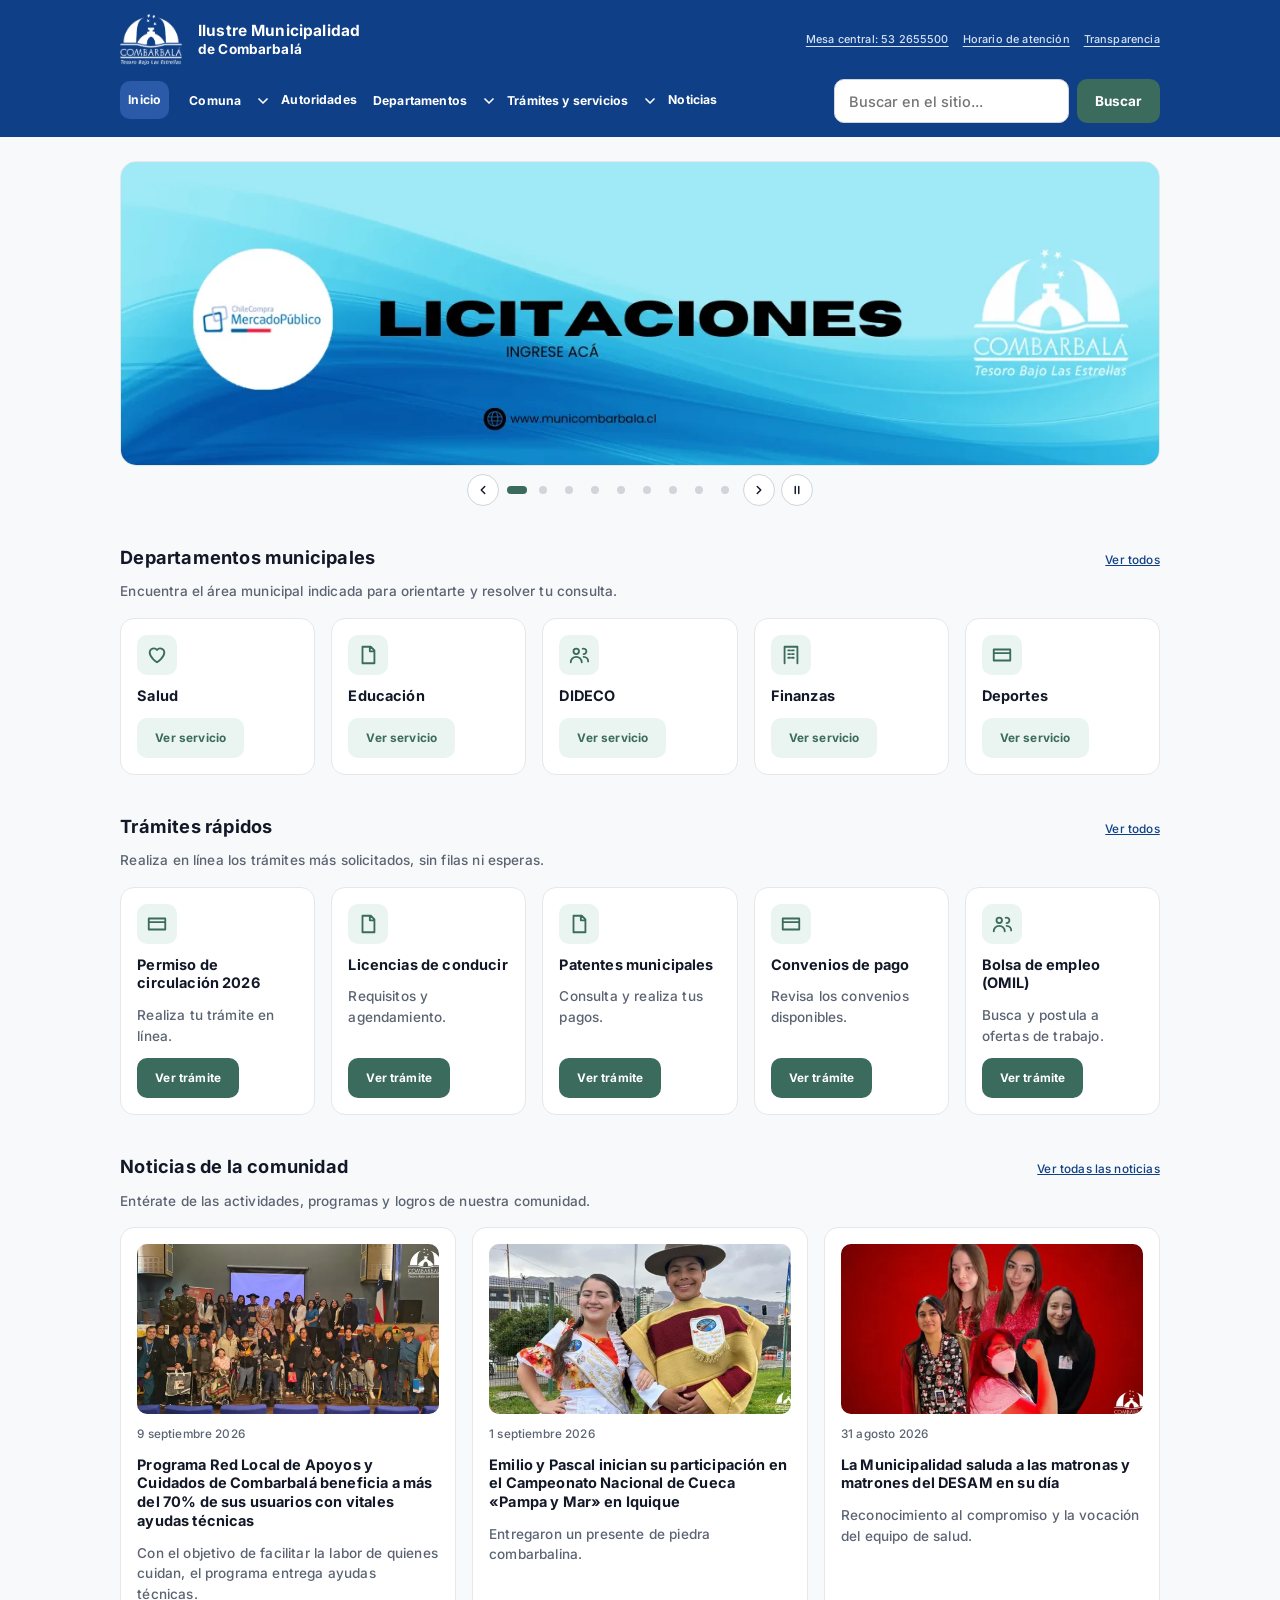
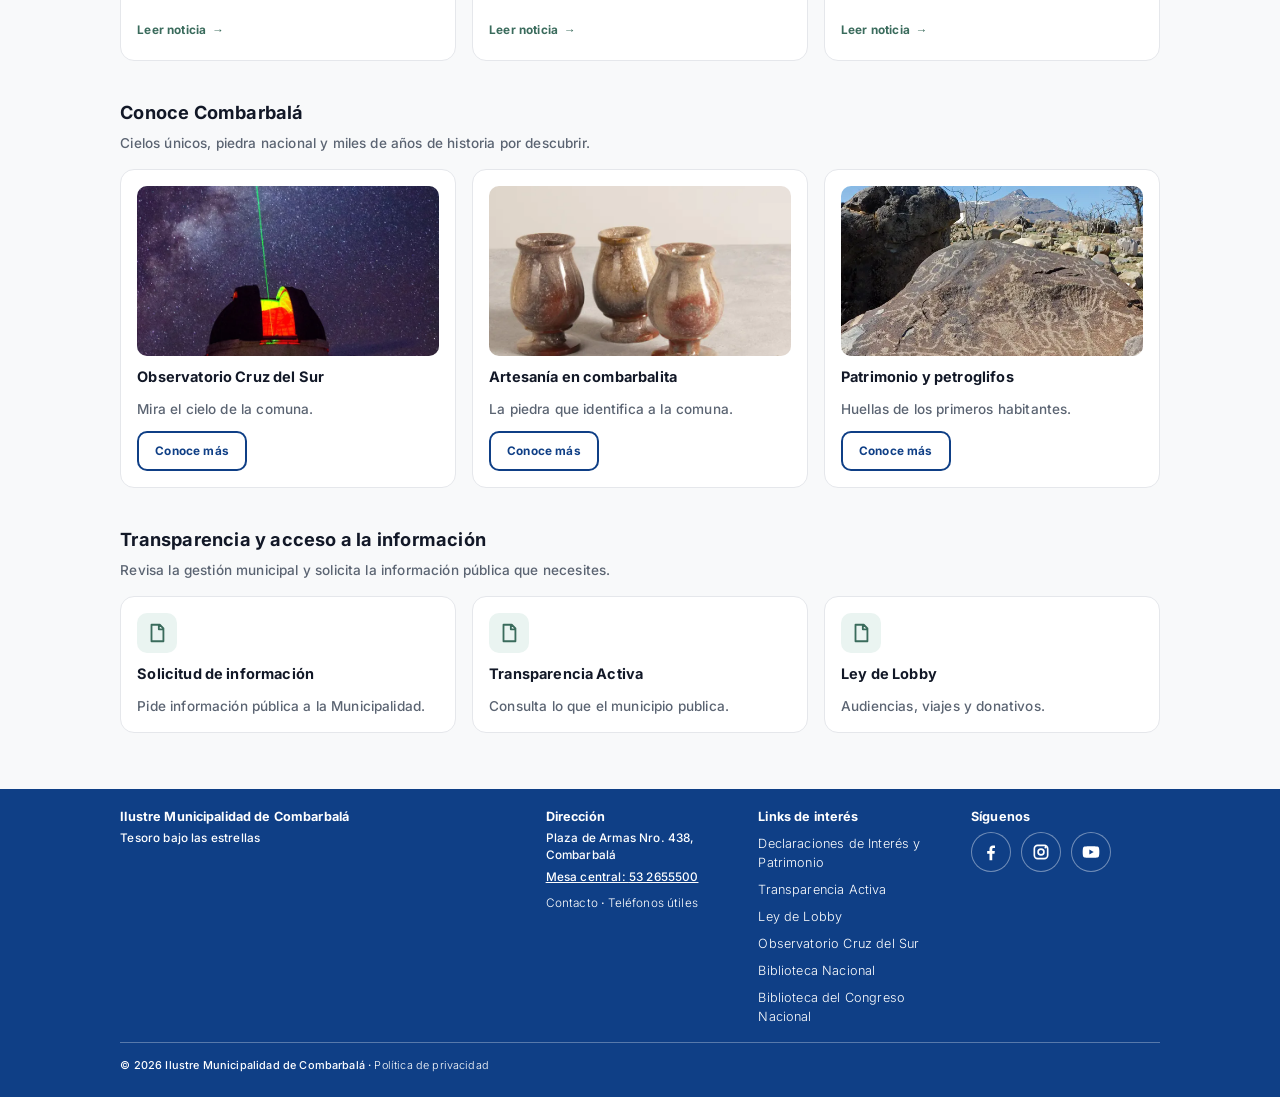
==== commit 4e12de4d: "Tipografía local y más tamaños de imagen para mejorar el rendimiento - Inter (fuente variable, SIL O" ====
--- a/index.html
+++ b/index.html
@@ -14,9 +14,7 @@
 <meta property="og:description" content="Trámites, servicios y noticias de la Ilustre Municipalidad de Combarbalá.">
 <meta name="twitter:card" content="summary">
 <link rel="icon" href="img/logo-azul.webp" type="image/webp">
-<link rel="preconnect" href="https://fonts.googleapis.com">
-<link rel="preconnect" href="https://fonts.gstatic.com" crossorigin>
-<link rel="stylesheet" href="https://fonts.googleapis.com/css2?family=Inter:wght@300;500;700&display=swap">
+<link rel="preload" href="fonts/inter-latin.woff2" as="font" type="font/woff2" crossorigin>
 <link rel="stylesheet" href="css/styles.css">
 <script>document.documentElement.className="js"</script>
 <script src="js/main.js" defer></script>
@@ -49,8 +47,8 @@
 <p class="bj">Encuentra el área municipal indicada para orientarte y resolver tu consulta.</p>
 <div class="grid g5 fx"><article class="card"><span class="ic" aria-hidden="true"><svg viewBox="0 0 24 24"><path d="M12 20s-8-5-8-11a4.5 4.5 0 0 1 8-2.5A4.5 4.5 0 0 1 20 9c0 6-8 11-8 11z"/></svg></span><h3><a class="l" href="departamentos.html#desam">Salud</a></h3><span class="btn s" aria-hidden="true">Ver servicio</span></article><article class="card"><span class="ic" aria-hidden="true"><svg viewBox="0 0 24 24"><path d="M6 3h9l4 4v14H6zM14 3v5h5"/></svg></span><h3><a class="l" href="departamentos.html#daem">Educación</a></h3><span class="btn s" aria-hidden="true">Ver servicio</span></article><article class="card"><span class="ic" aria-hidden="true"><svg viewBox="0 0 24 24"><path d="M9 11a3 3 0 1 0 0-6 3 3 0 0 0 0 6zM3 20c0-3.3 2.7-6 6-6s6 2.7 6 6M17 11a3 3 0 1 0-1-5.8M17 14c2.8 0 5 2.2 5 5"/></svg></span><h3><a class="l" href="departamentos.html#dideco">DIDECO</a></h3><span class="btn s" aria-hidden="true">Ver servicio</span></article><article class="card"><span class="ic" aria-hidden="true"><svg viewBox="0 0 24 24"><path d="M5 21V3h14v18M9 7h2M13 7h2M9 11h2M13 11h2M9 15h2M13 15h2"/></svg></span><h3><a class="l" href="departamentos.html#daf">Finanzas</a></h3><span class="btn s" aria-hidden="true">Ver servicio</span></article><article class="card"><span class="ic" aria-hidden="true"><svg viewBox="0 0 24 24"><path d="M3 6h18v12H3zM3 10h18"/></svg></span><h3><a class="l" href="departamentos.html#deportes">Deportes</a></h3><span class="btn s" aria-hidden="true">Ver servicio</span></article></div>
 <div class="sh"><h2 id="tra">Trámites rápidos</h2><div class="car-h"><a href="tramites.html">Ver todos</a><div class="car-b mo" data-t="t-tra"><button class="cb" type="button" data-d="-1" aria-controls="t-tra" aria-label="Anterior"><svg viewBox="0 0 24 24" aria-hidden="true"><path d="M15 6l-6 6 6 6"/></svg></button><button class="cb" type="button" data-d="1" aria-controls="t-tra" aria-label="Siguiente"><svg viewBox="0 0 24 24" aria-hidden="true"><path d="M9 6l6 6-6 6"/></svg></button></div></div></div><p class="bj">Realiza en línea los trámites más solicitados, sin filas ni esperas.</p><div class="grid g5" id="t-tra"><article class="card"><span class="ic" aria-hidden="true"><svg viewBox="0 0 24 24"><path d="M3 6h18v12H3zM3 10h18"/></svg></span><h3><a class="l" href="https://www.sem2.gob.cl/tramites/permisos-de-circulacion/69041100/buscar">Permiso de circulación 2026</a></h3><p>Realiza tu trámite en línea.</p><span class="btn" aria-hidden="true">Ver trámite</span></article><article class="card"><span class="ic" aria-hidden="true"><svg viewBox="0 0 24 24"><path d="M6 3h9l4 4v14H6zM14 3v5h5"/></svg></span><h3><a class="l" href="tramites.html#licencias">Licencias de conducir</a></h3><p>Requisitos y agendamiento.</p><span class="btn" aria-hidden="true">Ver trámite</span></article><article class="card"><span class="ic" aria-hidden="true"><svg viewBox="0 0 24 24"><path d="M6 3h9l4 4v14H6zM14 3v5h5"/></svg></span><h3><a class="l" href="https://www.sem2.gob.cl/tramites/patentes-municipales/69041100/buscar">Patentes municipales</a></h3><p>Consulta y realiza tus pagos.</p><span class="btn" aria-hidden="true">Ver trámite</span></article><article class="card"><span class="ic" aria-hidden="true"><svg viewBox="0 0 24 24"><path d="M3 6h18v12H3zM3 10h18"/></svg></span><h3><a class="l" href="https://www.tgr.cl/convenios-de-pago/">Convenios de pago</a></h3><p>Revisa los convenios disponibles.</p><span class="btn" aria-hidden="true">Ver trámite</span></article><article class="card"><span class="ic" aria-hidden="true"><svg viewBox="0 0 24 24"><path d="M9 11a3 3 0 1 0 0-6 3 3 0 0 0 0 6zM3 20c0-3.3 2.7-6 6-6s6 2.7 6 6M17 11a3 3 0 1 0-1-5.8M17 14c2.8 0 5 2.2 5 5"/></svg></span><h3><a class="l" href="https://omilcombarbala.hiringroomcampus.com/">Bolsa de empleo (OMIL)</a></h3><p>Busca y postula a ofertas de trabajo.</p><span class="btn" aria-hidden="true">Ver trámite</span></article></div>
-<div class="sh"><h2>Noticias de la comunidad</h2><a href="noticias.html">Ver todas las noticias</a></div><p class="bj">Entérate de las actividades, programas y logros de nuestra comunidad.</p><div class="grid m"><article class="card" itemscope itemtype="https://schema.org/NewsArticle"><img itemprop="image" class="ph" src="img/noticia1.webp" srcset="img/noticia1-600.webp 600w, img/noticia1.webp 1200w" sizes="(min-width: 1024px) 380px, (min-width: 768px) 50vw, 100vw" width="1200" height="750" loading="lazy" alt="Personas beneficiarias del Programa Red Local de Apoyos y Cuidados junto a autoridades"><time itemprop="datePublished" datetime="2026-09-09">9 septiembre 2026</time><h3 itemprop="headline"><a class="l" itemprop="url" href="noticia.html">Programa Red Local de Apoyos y Cuidados de Combarbalá beneficia a más del 70% de sus usuarios con vitales ayudas técnicas</a></h3><p itemprop="description">Con el objetivo de facilitar la labor de quienes cuidan, el programa entrega ayudas técnicas.</p><span class="btn ln" aria-hidden="true">Leer noticia</span><span itemprop="publisher" itemscope itemtype="https://schema.org/GovernmentOrganization"><meta itemprop="name" content="Ilustre Municipalidad de Combarbalá"><link itemprop="logo" href="img/logo-azul.webp"></span></article><article class="card" itemscope itemtype="https://schema.org/NewsArticle"><img itemprop="image" class="ph" src="img/noticia2.webp" srcset="img/noticia2-600.webp 600w, img/noticia2.webp 1200w" sizes="(min-width: 1024px) 380px, (min-width: 768px) 50vw, 100vw" width="1200" height="576" loading="lazy" alt="Emilio y Pascal con trajes típicos de cueca"><time itemprop="datePublished" datetime="2026-09-01">1 septiembre 2026</time><h3 itemprop="headline"><a class="l" itemprop="url" href="noticia.html">Emilio y Pascal inician su participación en el Campeonato Nacional de Cueca «Pampa y Mar» en Iquique</a></h3><p itemprop="description">Entregaron un presente de piedra combarbalina.</p><span class="btn ln" aria-hidden="true">Leer noticia</span><span itemprop="publisher" itemscope itemtype="https://schema.org/GovernmentOrganization"><meta itemprop="name" content="Ilustre Municipalidad de Combarbalá"><link itemprop="logo" href="img/logo-azul.webp"></span></article><article class="card" itemscope itemtype="https://schema.org/NewsArticle"><img itemprop="image" class="ph" src="img/noticia3.webp" srcset="img/noticia3-600.webp 600w, img/noticia3.webp 1200w" sizes="(min-width: 1024px) 380px, (min-width: 768px) 50vw, 100vw" width="1200" height="576" loading="lazy" alt="Matronas del DESAM sobre un fondo rojo"><time itemprop="datePublished" datetime="2026-08-31">31 agosto 2026</time><h3 itemprop="headline"><a class="l" itemprop="url" href="noticia.html">La Municipalidad saluda a las matronas y matrones del DESAM en su día</a></h3><p itemprop="description">Reconocimiento al compromiso y la vocación del equipo de salud.</p><span class="btn ln" aria-hidden="true">Leer noticia</span><span itemprop="publisher" itemscope itemtype="https://schema.org/GovernmentOrganization"><meta itemprop="name" content="Ilustre Municipalidad de Combarbalá"><link itemprop="logo" href="img/logo-azul.webp"></span></article></div>
-<div class="sh"><h2>Conoce Combarbalá</h2></div><p class="bj">Cielos únicos, piedra nacional y miles de años de historia por descubrir.</p><div class="grid m"><article class="card"><img class="ph" src="img/cupula_obscruzdel_sur.webp" width="734" height="898" alt="Cúpula del Observatorio Cruz del Sur" loading="lazy"><h3><a class="l" href="comuna.html#observatorio">Observatorio Cruz del Sur</a></h3><p>Mira el cielo de la comuna.</p><span class="btn ol" aria-hidden="true">Conoce más</span></article><article class="card"><img class="ph" src="img/artesanias_combarbalita.webp" width="700" height="700" alt="Artesanías talladas en combarbalita" loading="lazy"><h3><a class="l" href="comuna.html#artesania">Artesanía en combarbalita</a></h3><p>La piedra que identifica a la comuna.</p><span class="btn ol" aria-hidden="true">Conoce más</span></article><article class="card"><img class="ph" src="img/petroglifos_combarbala.webp" srcset="img/petroglifos_combarbala-600.webp 600w, img/petroglifos_combarbala.webp 1106w" sizes="(min-width: 1024px) 380px, (min-width: 768px) 50vw, 100vw" width="1106" height="829" alt="Petroglifos precolombinos grabados en roca" loading="lazy"><h3><a class="l" href="comuna.html#patrimonio">Patrimonio y petroglifos</a></h3><p>Huellas de los primeros habitantes.</p><span class="btn ol" aria-hidden="true">Conoce más</span></article></div>
+<div class="sh"><h2>Noticias de la comunidad</h2><a href="noticias.html">Ver todas las noticias</a></div><p class="bj">Entérate de las actividades, programas y logros de nuestra comunidad.</p><div class="grid m"><article class="card" itemscope itemtype="https://schema.org/NewsArticle"><img itemprop="image" class="ph" src="img/noticia1.webp" srcset="img/noticia1-600.webp 600w, img/noticia1-900.webp 900w, img/noticia1.webp 1200w" sizes="(min-width: 1024px) 380px, (min-width: 768px) 50vw, 100vw" width="1200" height="750" loading="lazy" alt="Personas beneficiarias del Programa Red Local de Apoyos y Cuidados junto a autoridades"><time itemprop="datePublished" datetime="2026-09-09">9 septiembre 2026</time><h3 itemprop="headline"><a class="l" itemprop="url" href="noticia.html">Programa Red Local de Apoyos y Cuidados de Combarbalá beneficia a más del 70% de sus usuarios con vitales ayudas técnicas</a></h3><p itemprop="description">Con el objetivo de facilitar la labor de quienes cuidan, el programa entrega ayudas técnicas.</p><span class="btn ln" aria-hidden="true">Leer noticia</span><span itemprop="publisher" itemscope itemtype="https://schema.org/GovernmentOrganization"><meta itemprop="name" content="Ilustre Municipalidad de Combarbalá"><link itemprop="logo" href="img/logo-azul.webp"></span></article><article class="card" itemscope itemtype="https://schema.org/NewsArticle"><img itemprop="image" class="ph" src="img/noticia2.webp" srcset="img/noticia2-600.webp 600w, img/noticia2-900.webp 900w, img/noticia2.webp 1200w" sizes="(min-width: 1024px) 380px, (min-width: 768px) 50vw, 100vw" width="1200" height="576" loading="lazy" alt="Emilio y Pascal con trajes típicos de cueca"><time itemprop="datePublished" datetime="2026-09-01">1 septiembre 2026</time><h3 itemprop="headline"><a class="l" itemprop="url" href="noticia.html">Emilio y Pascal inician su participación en el Campeonato Nacional de Cueca «Pampa y Mar» en Iquique</a></h3><p itemprop="description">Entregaron un presente de piedra combarbalina.</p><span class="btn ln" aria-hidden="true">Leer noticia</span><span itemprop="publisher" itemscope itemtype="https://schema.org/GovernmentOrganization"><meta itemprop="name" content="Ilustre Municipalidad de Combarbalá"><link itemprop="logo" href="img/logo-azul.webp"></span></article><article class="card" itemscope itemtype="https://schema.org/NewsArticle"><img itemprop="image" class="ph" src="img/noticia3.webp" srcset="img/noticia3-600.webp 600w, img/noticia3-900.webp 900w, img/noticia3.webp 1200w" sizes="(min-width: 1024px) 380px, (min-width: 768px) 50vw, 100vw" width="1200" height="576" loading="lazy" alt="Matronas del DESAM sobre un fondo rojo"><time itemprop="datePublished" datetime="2026-08-31">31 agosto 2026</time><h3 itemprop="headline"><a class="l" itemprop="url" href="noticia.html">La Municipalidad saluda a las matronas y matrones del DESAM en su día</a></h3><p itemprop="description">Reconocimiento al compromiso y la vocación del equipo de salud.</p><span class="btn ln" aria-hidden="true">Leer noticia</span><span itemprop="publisher" itemscope itemtype="https://schema.org/GovernmentOrganization"><meta itemprop="name" content="Ilustre Municipalidad de Combarbalá"><link itemprop="logo" href="img/logo-azul.webp"></span></article></div>
+<div class="sh"><h2>Conoce Combarbalá</h2></div><p class="bj">Cielos únicos, piedra nacional y miles de años de historia por descubrir.</p><div class="grid m"><article class="card"><img class="ph" src="img/cupula_obscruzdel_sur.webp" width="734" height="898" alt="Cúpula del Observatorio Cruz del Sur" loading="lazy"><h3><a class="l" href="comuna.html#observatorio">Observatorio Cruz del Sur</a></h3><p>Mira el cielo de la comuna.</p><span class="btn ol" aria-hidden="true">Conoce más</span></article><article class="card"><img class="ph" src="img/artesanias_combarbalita.webp" width="700" height="700" alt="Artesanías talladas en combarbalita" loading="lazy"><h3><a class="l" href="comuna.html#artesania">Artesanía en combarbalita</a></h3><p>La piedra que identifica a la comuna.</p><span class="btn ol" aria-hidden="true">Conoce más</span></article><article class="card"><img class="ph" src="img/petroglifos_combarbala.webp" srcset="img/petroglifos_combarbala-600.webp 600w, img/petroglifos_combarbala-900.webp 900w, img/petroglifos_combarbala.webp 1106w" sizes="(min-width: 1024px) 380px, (min-width: 768px) 50vw, 100vw" width="1106" height="829" alt="Petroglifos precolombinos grabados en roca" loading="lazy"><h3><a class="l" href="comuna.html#patrimonio">Patrimonio y petroglifos</a></h3><p>Huellas de los primeros habitantes.</p><span class="btn ol" aria-hidden="true">Conoce más</span></article></div>
 <div class="sh"><h2>Transparencia y acceso a la información</h2></div><p class="bj">Revisa la gestión municipal y solicita la información pública que necesites.</p><div class="grid m"><article class="card"><span class="ic" aria-hidden="true"><svg viewBox="0 0 24 24"><path d="M6 3h9l4 4v14H6zM14 3v5h5"/></svg></span><h3><a class="l" href="https://www.portaltransparencia.cl/PortalPdT/ingreso-sai-v2?idOrgTa=MU060">Solicitud de información</a></h3><p>Pide información pública a la Municipalidad.</p></article><article class="card"><span class="ic" aria-hidden="true"><svg viewBox="0 0 24 24"><path d="M6 3h9l4 4v14H6zM14 3v5h5"/></svg></span><h3><a class="l" href="https://www.portaltransparencia.cl/PortalPdT/pdtta?codOrganismo=MU060">Transparencia Activa</a></h3><p>Consulta lo que el municipio publica.</p></article><article class="card"><span class="ic" aria-hidden="true"><svg viewBox="0 0 24 24"><path d="M6 3h9l4 4v14H6zM14 3v5h5"/></svg></span><h3><a class="l" href="https://www.leylobby.gob.cl/instituciones/MU060">Ley de Lobby</a></h3><p>Audiencias, viajes y donativos.</p></article></div>
 </main>
 <footer class="ft"><div class="wrap" itemscope itemtype="https://schema.org/GovernmentOrganization"><link itemprop="url" href="index.html"><link itemprop="logo" href="img/logo-azul.webp">
--- a/css/styles.css
+++ b/css/styles.css
@@ -1,5 +1,8 @@
 /* Tokens: Directrices de diseño. Único cambio: naranja #B04A14 (5,4:1 con texto blanco; el #C8571A original da 4,34:1) */
 :root{--azul:#0F3F86;--verde:#3A6B5C;--suave:#EAF4F1;--txt:#121827;--txt2:#5B6472;--fondo:#F8F9FA;--borde:#E5E7EB;--campo:#D1D5DB;--naranja:#B04A14;--sp:16px}
+/* Tipografía Inter alojada en el sitio (fuente variable, licencia SIL OFL): evita la petición bloqueante a Google Fonts */
+@font-face{font-family:Inter;font-style:normal;font-weight:300 700;font-display:swap;src:url(../fonts/inter-latin.woff2) format("woff2");unicode-range:U+0000-00FF,U+0131,U+0152-0153,U+02BB-02BC,U+02C6,U+02DA,U+02DC,U+0304,U+0308,U+0329,U+2000-206F,U+20AC,U+2122,U+2191,U+2193,U+2212,U+2215,U+FEFF,U+FFFD}
+@font-face{font-family:Inter;font-style:normal;font-weight:300 700;font-display:swap;src:url(../fonts/inter-latin-ext.woff2) format("woff2");unicode-range:U+0100-02BA,U+02BD-02C5,U+02C7-02CC,U+02CE-02D7,U+02DD-02FF,U+1D00-1DBF,U+1E00-1E9F,U+1EF2-1EFF,U+2020,U+20A0-20AB,U+20AD-20C4,U+2113,U+2C60-2C7F,U+A720-A7FF}
 *{box-sizing:border-box}
 html{scroll-padding-top:16px}
 body{margin:0;background:var(--fondo);color:var(--txt);font:500 1rem/1.5 Inter,system-ui,sans-serif;letter-spacing:.011em}
